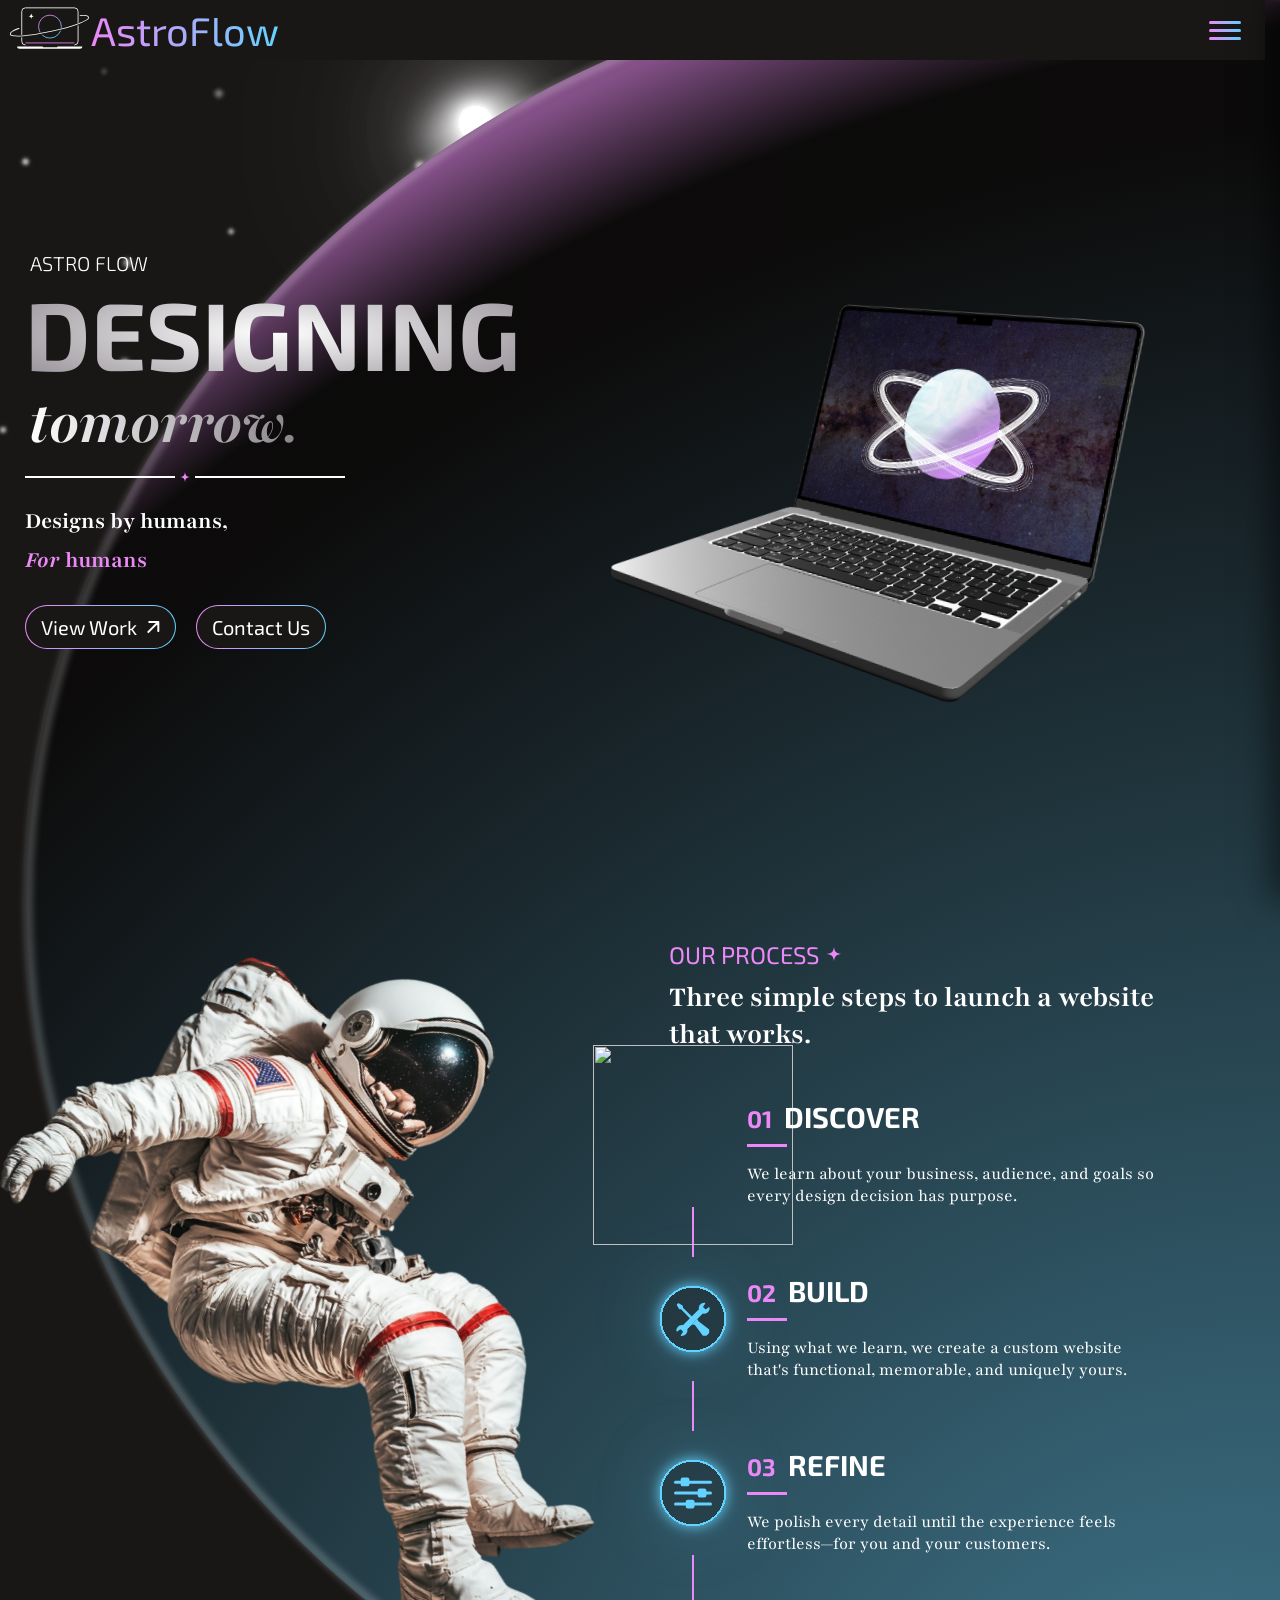
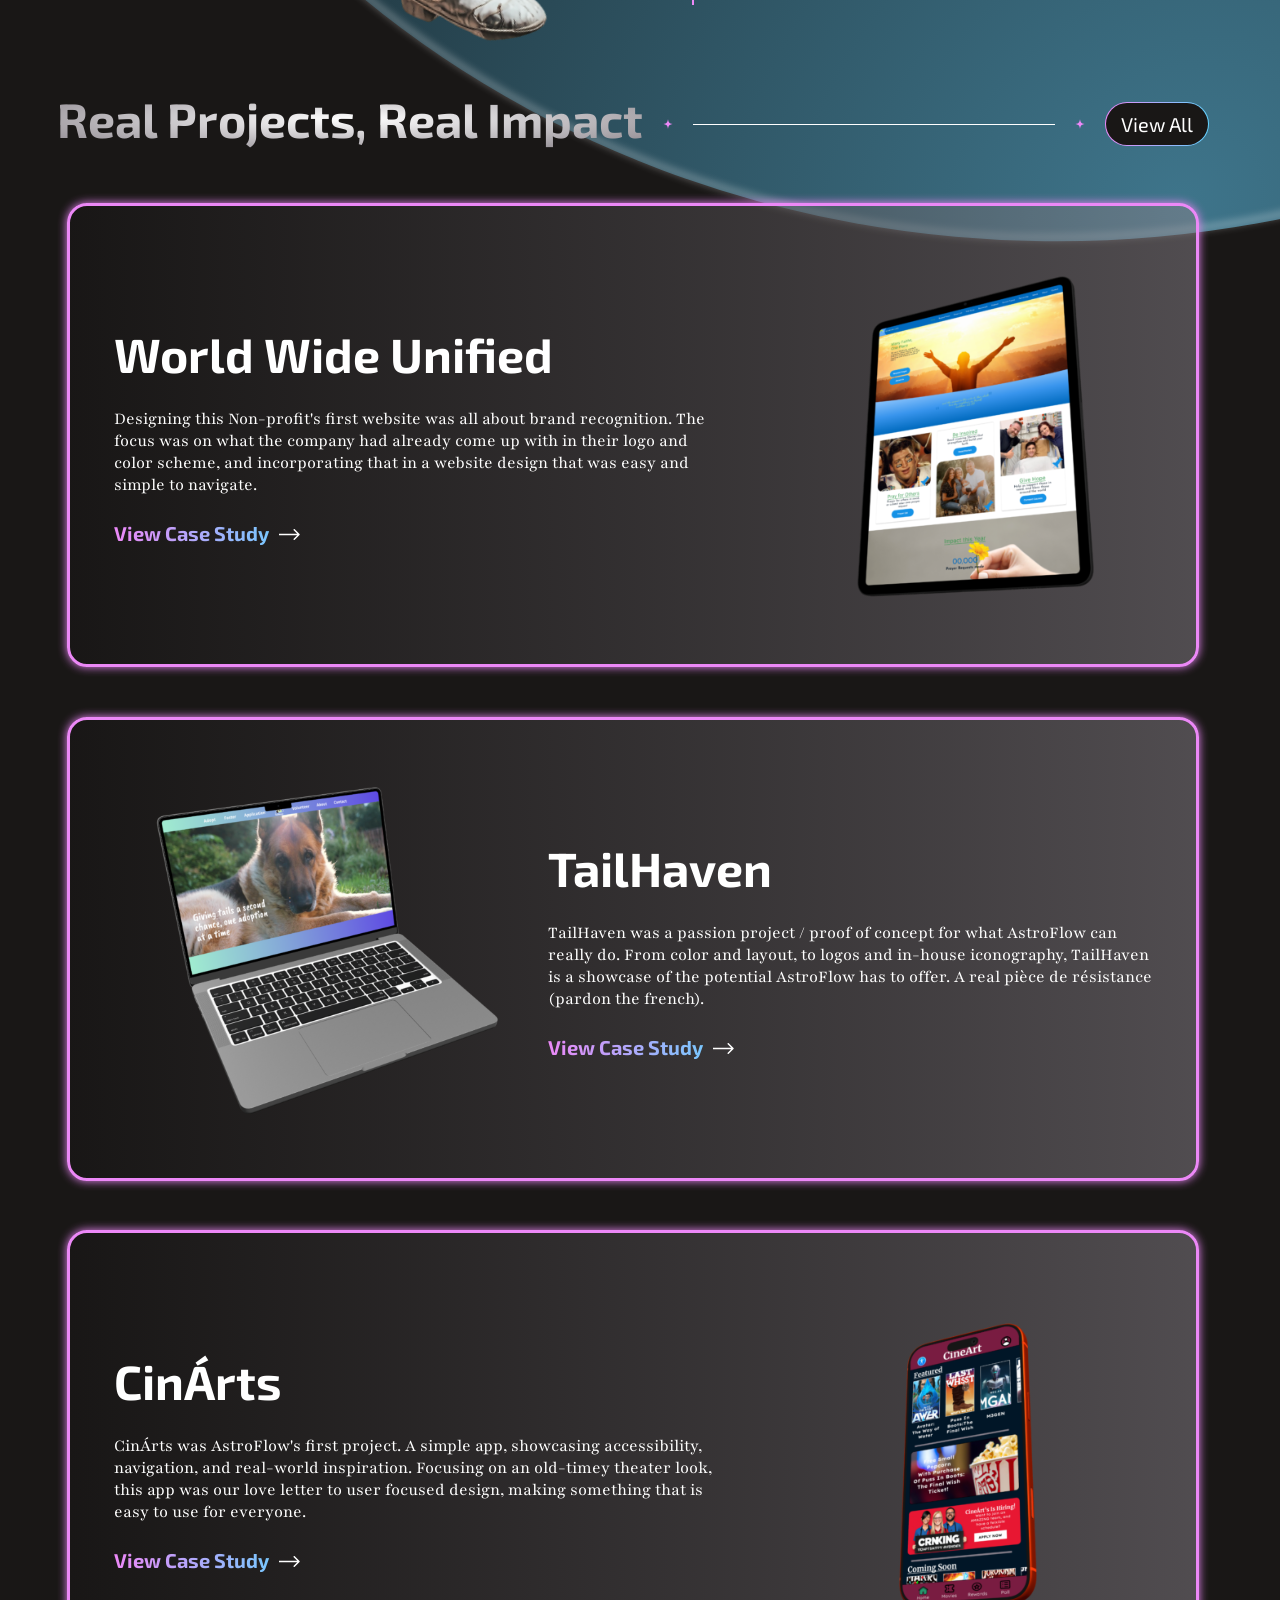
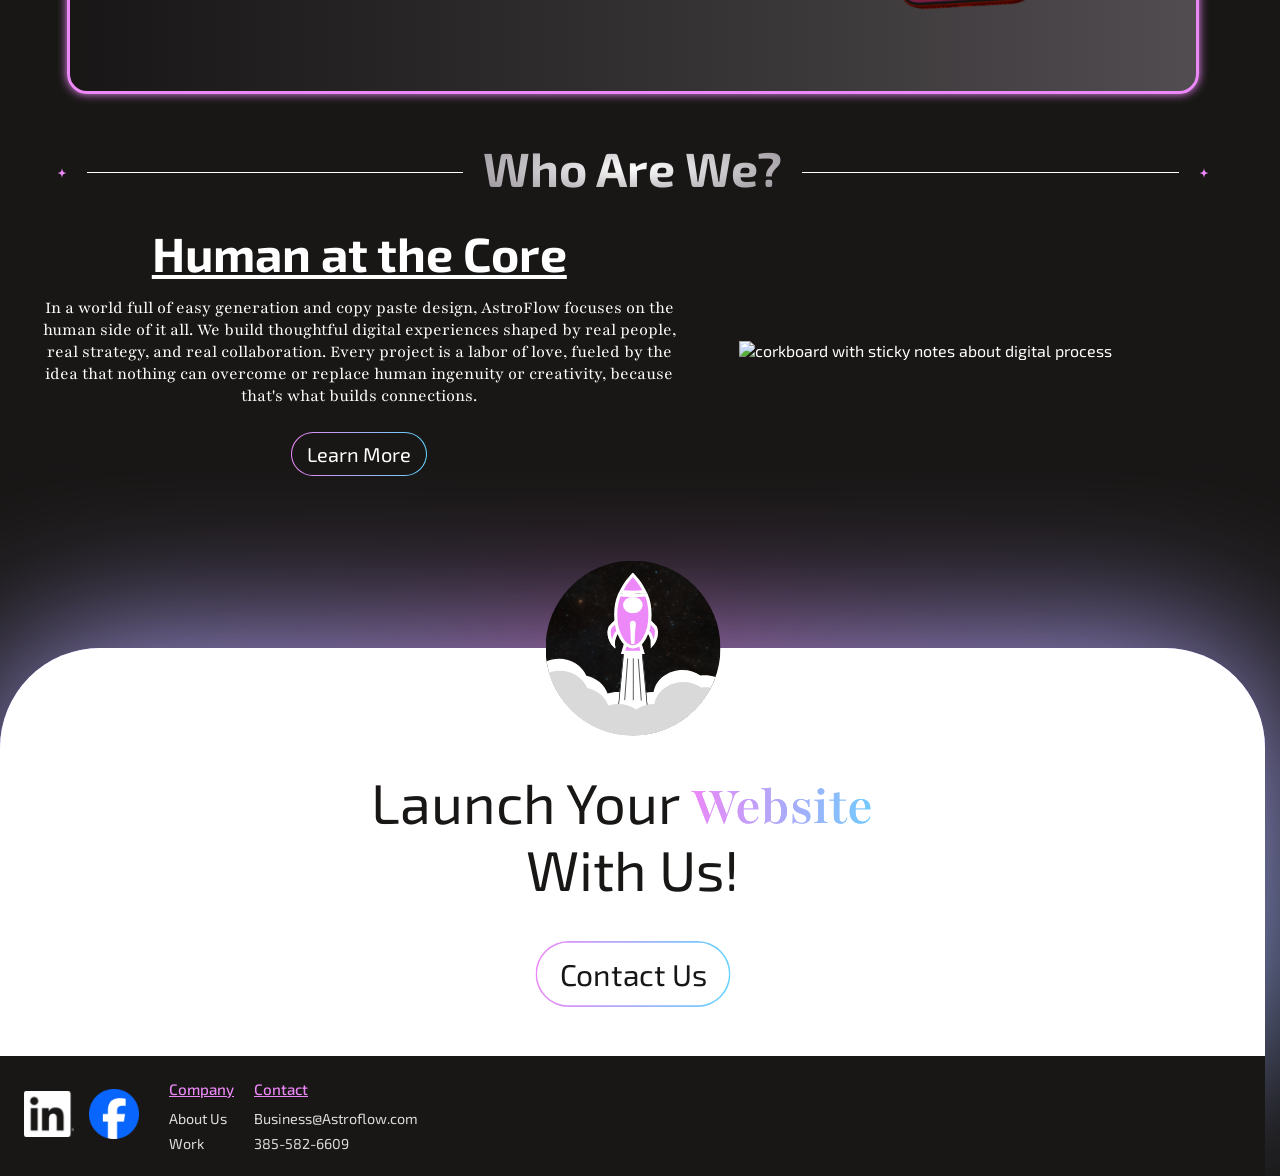
==== index.html @ 3213da89 "Initial commit" ====
<!DOCTYPE html>
<html lang="en">
<head>
    <meta charset="UTF-8">
    <meta name="viewport" content="width=device-width, initial-scale=1.0">
    <link rel="stylesheet" href="styles.css">
    <link rel="preconnect" href="https://fonts.googleapis.com">
    <link rel="preconnect" href="https://fonts.gstatic.com" crossorigin>
    <link href="https://fonts.googleapis.com/css2?family=Exo+2:ital,wght@0,100..900;1,100..900&family=Playfair:ital,opsz,wght@0,5..1200,300..900;1,5..1200,300..900&display=swap" rel="stylesheet">
    
    <!-- Primary Local Agency SEO Metadata -->
    <title>Web Design & Development Agency in Orem, UT | AstroFlow</title>
    <meta name="description" content="AstroFlow is a web design and development agency serving Orem, Utah. We build high-converting, SEO-optimized websites for local businesses.">
    <link rel="canonical" href="https://astroflow.com">

    <!-- Open Graph Local Agency Metadata -->
    <meta property="og:type" content="business.business">
    <meta property="og:title" content="Web Design & Development Agency in Orem, UT | AstroFlow">
    <meta property="og:description" content="AstroFlow builds custom, high-converting websites. Partner with Orem's premier web design and development agency.">
    <meta property="og:url" content="https://astroflow.com">
    <meta property="og:image" content="https://astroflow.com/images/agency-portfolio-share.jpg">

    <!-- ProfessionalService Schema with Area Serving Rules -->
    <script type="application/ld+json">
    {
      "@context": "https://schema.org",
      "@type": "ProfessionalService",
      "@id": "https://astroflow.com/#agency",
      "name": "AstroFlow",
      "image": [
        "https://astroflow.com/images/1x1/branding.jpg",
        "https://astroflow.com/images/4x3/team-working.jpg"
      ],
      "url": "https://astroflow.com",
      "telephone": "+(385)-582-6609",
      "priceRange": "$$",
      "address": {
        "@type": "PostalAddress",
        "addressLocality": "Orem",
        "addressRegion": "UT",
        "addressCountry": "US"
      },
      "areaServed": [
        {
          "@type": "AdministrativeArea",
          "name": "Orem"
        },
        {
          "@type": "AdministrativeArea",
          "name": "Provo"
        },
        {
          "@type": "AdministrativeArea",
          "name": "Utah County"
        }
      ],
      "sameAs": [
        "https://linkedin.com",
        "https://twitter.com",
        "https://github.com"
      ]
    }
    </script>

<body>

    <svg class="starfield" viewBox="0 0 1440 900" preserveAspectRatio="xMidYMid slice">
      <defs>
        <filter id="circleGlow" x="-200%" y="-200%" width="500%" height="500%">
          <feGaussianBlur in="SourceGraphic" stdDeviation="10" result="blurred"/>
          <feDropShadow in="blurred" dx="0" dy="0" stdDeviation="15" flood-color="#ffffff" flood-opacity="0.5"/>
        </filter>
        <symbol id="star4" viewBox="-50 -50 100 100" overflow="visible">
          <circle cx="0" cy="0" r="15" fill="white" filter="url(#circleGlow)"/>
        </symbol>
        <filter id="starGlow" x="-60%" y="-60%" width="220%" height="220%">
          <feGaussianBlur in="SourceGraphic" stdDeviation="0.6" result="blur"/>
          <feMerge><feMergeNode in="blur"/><feMergeNode in="SourceGraphic"/></feMerge>
        </filter>
        <filter id="planetBackdropColor" color-interpolation-filters="sRGB">
          <feFlood flood-color="#191716" result="flood"/>
          <feComposite in="flood" in2="SourceGraphic" operator="in"/>
        </filter>
      </defs>
      <g filter="url(#starGlow)">
        <g class="star-layer" data-speed="0.06">
          <!-- far layer: small, dim, plentiful (compressed toward a shared size band) -->
          <use href="#star4" width="2.4" height="2.4" transform="translate(40,120) rotate(10) scale(6.72)" opacity="0.45"><animate attributeName="opacity" values="0.45;0.07;0.45" dur="2.8s" begin="0.2s" repeatCount="indefinite"/></use>
          <use href="#star4" width="2.4" height="2.4" transform="translate(180,60) rotate(25) scale(7.19)" opacity="0.55"><animate attributeName="opacity" values="0.55;0.08;0.55" dur="3.4s" begin="1.5s" repeatCount="indefinite"/></use>
          <use href="#star4" width="2.4" height="2.4" transform="translate(310,220) rotate(40) scale(6.85)" opacity="0.4"><animate attributeName="opacity" values="0.4;0.06;0.4" dur="4.1s" begin="3.0s" repeatCount="indefinite"/></use>
          <use href="#star4" width="2.4" height="2.4" transform="translate(460,40) rotate(55) scale(7.33)" opacity="0.5"><animate attributeName="opacity" values="0.5;0.08;0.5" dur="3.7s" begin="4.5s" repeatCount="indefinite"/></use>
          <use href="#star4" width="2.4" height="2.4" transform="translate(590,310) rotate(70) scale(6.99)" opacity="0.6"><animate attributeName="opacity" values="0.6;0.09;0.6" dur="2.6s" begin="0.8s" repeatCount="indefinite"/></use>
          <use href="#star4" width="2.4" height="2.4" transform="translate(720,90) rotate(85) scale(6.79)" opacity="0.42"><animate attributeName="opacity" values="0.42;0.06;0.42" dur="4.5s" begin="2.2s" repeatCount="indefinite"/></use>
          <use href="#star4" width="2.4" height="2.4" transform="translate(850,260) rotate(5) scale(7.26)" opacity="0.48"><animate attributeName="opacity" values="0.48;0.07;0.48" dur="3.2s" begin="5.1s" repeatCount="indefinite"/></use>
          <use href="#star4" width="2.4" height="2.4" transform="translate(980,50) rotate(20) scale(6.92)" opacity="0.52"><animate attributeName="opacity" values="0.52;0.08;0.52" dur="3.9s" begin="3.7s" repeatCount="indefinite"/></use>
          <use href="#star4" width="2.4" height="2.4" transform="translate(1110,340) rotate(35) scale(7.39)" opacity="0.38"><animate attributeName="opacity" values="0.38;0.06;0.38" dur="2.9s" begin="1.1s" repeatCount="indefinite"/></use>
          <use href="#star4" width="2.4" height="2.4" transform="translate(1240,120) rotate(50) scale(7.06)" opacity="0.58"><animate attributeName="opacity" values="0.58;0.09;0.58" dur="4.3s" begin="4.9s" repeatCount="indefinite"/></use>
          <use href="#star4" width="2.4" height="2.4" transform="translate(1360,280) rotate(65) scale(6.65)" opacity="0.44"><animate attributeName="opacity" values="0.44;0.07;0.44" dur="3.6s" begin="0.5s" repeatCount="indefinite"/></use>
          <use href="#star4" width="2.4" height="2.4" transform="translate(90,420) rotate(80) scale(7.12)" opacity="0.5"><animate attributeName="opacity" values="0.5;0.08;0.5" dur="2.7s" begin="2.8s" repeatCount="indefinite"/></use>
          <use href="#star4" width="2.4" height="2.4" transform="translate(230,480) rotate(12) scale(7.46)" opacity="0.46"><animate attributeName="opacity" values="0.46;0.07;0.46" dur="4.0s" begin="5.5s" repeatCount="indefinite"/></use>
          <use href="#star4" width="2.4" height="2.4" transform="translate(380,560) rotate(27) scale(6.85)" opacity="0.55"><animate attributeName="opacity" values="0.55;0.08;0.55" dur="3.3s" begin="1.8s" repeatCount="indefinite"/></use>
          <use href="#star4" width="2.4" height="2.4" transform="translate(520,610) rotate(42) scale(7.06)" opacity="0.4"><animate attributeName="opacity" values="0.4;0.06;0.4" dur="4.8s" begin="3.4s" repeatCount="indefinite"/></use>
          <use href="#star4" width="2.4" height="2.4" transform="translate(650,470) rotate(57) scale(6.72)" opacity="0.5"><animate attributeName="opacity" values="0.5;0.08;0.5" dur="2.5s" begin="0.9s" repeatCount="indefinite"/></use>
          <use href="#star4" width="2.4" height="2.4" transform="translate(790,540) rotate(72) scale(7.26)" opacity="0.42"><animate attributeName="opacity" values="0.42;0.06;0.42" dur="3.8s" begin="4.2s" repeatCount="indefinite"/></use>
          <use href="#star4" width="2.4" height="2.4" transform="translate(920,600) rotate(87) scale(6.92)" opacity="0.6"><animate attributeName="opacity" values="0.6;0.09;0.6" dur="4.2s" begin="2.5s" repeatCount="indefinite"/></use>
          <use href="#star4" width="2.4" height="2.4" transform="translate(1050,460) rotate(18) scale(7.33)" opacity="0.48"><animate attributeName="opacity" values="0.48;0.07;0.48" dur="3.0s" begin="5.8s" repeatCount="indefinite"/></use>
          <use href="#star4" width="2.4" height="2.4" transform="translate(1180,520) rotate(33) scale(6.99)" opacity="0.44"><animate attributeName="opacity" values="0.44;0.07;0.44" dur="4.6s" begin="1.3s" repeatCount="indefinite"/></use>
          <use href="#star4" width="2.4" height="2.4" transform="translate(1310,580) rotate(48) scale(6.79)" opacity="0.52"><animate attributeName="opacity" values="0.52;0.08;0.52" dur="2.9s" begin="3.9s" repeatCount="indefinite"/></use>
          <use href="#star4" width="2.4" height="2.4" transform="translate(150,720) rotate(63) scale(7.19)" opacity="0.38"><animate attributeName="opacity" values="0.38;0.06;0.38" dur="3.5s" begin="0.4s" repeatCount="indefinite"/></use>
          <use href="#star4" width="2.4" height="2.4" transform="translate(400,780) rotate(78) scale(7.06)" opacity="0.56"><animate attributeName="opacity" values="0.56;0.08;0.56" dur="4.4s" begin="2.1s" repeatCount="indefinite"/></use>
          <use href="#star4" width="2.4" height="2.4" transform="translate(700,750) rotate(8) scale(6.85)" opacity="0.46"><animate attributeName="opacity" values="0.46;0.07;0.46" dur="3.1s" begin="4.7s" repeatCount="indefinite"/></use>
          <use href="#star4" width="2.4" height="2.4" transform="translate(1000,800) rotate(22) scale(7.12)" opacity="0.5"><animate attributeName="opacity" values="0.5;0.08;0.5" dur="3.9s" begin="1.6s" repeatCount="indefinite"/></use>
        </g>
        <g class="star-layer" data-speed="0.16">
          <!-- mid layer: medium size/brightness (compressed toward a shared size band) -->
          <use href="#star4" width="2.4" height="2.4" transform="translate(100,150) rotate(20) scale(7.66)" opacity="0.6"><animate attributeName="opacity" values="0.6;0.09;0.6" dur="3.0s" begin="0.5s" repeatCount="indefinite"/></use>
          <use href="#star4" width="2.4" height="2.4" transform="translate(300,80) rotate(50) scale(8.0)" opacity="0.65"><animate attributeName="opacity" values="0.65;0.1;0.65" dur="3.6s" begin="2.0s" repeatCount="indefinite"/></use>
          <use href="#star4" width="2.4" height="2.4" transform="translate(500,200) rotate(80) scale(7.87)" opacity="0.55"><animate attributeName="opacity" values="0.55;0.08;0.55" dur="4.2s" begin="3.5s" repeatCount="indefinite"/></use>
          <use href="#star4" width="2.4" height="2.4" transform="translate(700,60) rotate(10) scale(8.2)" opacity="0.7"><animate attributeName="opacity" values="0.7;0.1;0.7" dur="2.8s" begin="1.0s" repeatCount="indefinite"/></use>
          <use href="#star4" width="2.4" height="2.4" transform="translate(900,180) rotate(40) scale(7.73)" opacity="0.6"><animate attributeName="opacity" values="0.6;0.09;0.6" dur="3.9s" begin="4.5s" repeatCount="indefinite"/></use>
          <use href="#star4" width="2.4" height="2.4" transform="translate(1100,90) rotate(70) scale(8.07)" opacity="0.68"><animate attributeName="opacity" values="0.68;0.1;0.68" dur="3.3s" begin="0.3s" repeatCount="indefinite"/></use>
          <use href="#star4" width="2.4" height="2.4" transform="translate(1300,220) rotate(100) scale(7.93)" opacity="0.58"><animate attributeName="opacity" values="0.58;0.09;0.58" dur="4.5s" begin="2.8s" repeatCount="indefinite"/></use>
          <use href="#star4" width="2.4" height="2.4" transform="translate(200,350) rotate(25) scale(8.27)" opacity="0.72"><animate attributeName="opacity" values="0.72;0.11;0.72" dur="3.1s" begin="5.0s" repeatCount="indefinite"/></use>
          <use href="#star4" width="2.4" height="2.4" transform="translate(450,420) rotate(55) scale(7.8)" opacity="0.62"><animate attributeName="opacity" values="0.62;0.09;0.62" dur="3.7s" begin="1.5s" repeatCount="indefinite"/></use>
          <use href="#star4" width="2.4" height="2.4" transform="translate(650,380) rotate(85) scale(8.14)" opacity="0.66"><animate attributeName="opacity" values="0.66;0.1;0.66" dur="4.0s" begin="3.2s" repeatCount="indefinite"/></use>
          <use href="#star4" width="2.4" height="2.4" transform="translate(850,450) rotate(15) scale(7.66)" opacity="0.56"><animate attributeName="opacity" values="0.56;0.08;0.56" dur="2.9s" begin="0.8s" repeatCount="indefinite"/></use>
          <use href="#star4" width="2.4" height="2.4" transform="translate(1050,400) rotate(45) scale(8.0)" opacity="0.7"><animate attributeName="opacity" values="0.7;0.1;0.7" dur="3.5s" begin="4.0s" repeatCount="indefinite"/></use>
          <use href="#star4" width="2.4" height="2.4" transform="translate(1250,460) rotate(75) scale(7.87)" opacity="0.6"><animate attributeName="opacity" values="0.6;0.09;0.6" dur="4.3s" begin="2.2s" repeatCount="indefinite"/></use>
          <use href="#star4" width="2.4" height="2.4" transform="translate(350,650) rotate(105) scale(8.2)" opacity="0.64"><animate attributeName="opacity" values="0.64;0.1;0.64" dur="3.2s" begin="5.3s" repeatCount="indefinite"/></use>
          <use href="#star4" width="2.4" height="2.4" transform="translate(900,700) rotate(30) scale(7.93)" opacity="0.68"><animate attributeName="opacity" values="0.68;0.1;0.68" dur="3.8s" begin="1.8s" repeatCount="indefinite"/></use>
        </g>
        <g class="star-layer" data-speed="0.32">
          <!-- near layer: larger, fewer, brighter (compressed toward a shared size band) -->
          <use href="#star4" width="2.4" height="2.4" transform="translate(200,250) rotate(15) scale(8.68)" opacity="0.85"><animate attributeName="opacity" values="0.85;0.13;0.85" dur="3.5s" begin="0.6s" repeatCount="indefinite"/></use>
          <use href="#star4" width="2.4" height="2.4" transform="translate(500,150) rotate(45) scale(9.22)" opacity="0.9"><animate attributeName="opacity" values="0.9;0.14;0.9" dur="4.0s" begin="2.5s" repeatCount="indefinite"/></use>
          <use href="#star4" width="2.4" height="2.4" transform="translate(800,300) rotate(75) scale(8.47)" opacity="0.8"><animate attributeName="opacity" values="0.8;0.12;0.8" dur="3.2s" begin="4.0s" repeatCount="indefinite"/></use>
          <use href="#star4" width="2.4" height="2.4" transform="translate(1100,180) rotate(105) scale(9.49)" opacity="0.95"><animate attributeName="opacity" values="0.95;0.14;0.95" dur="4.5s" begin="1.2s" repeatCount="indefinite"/></use>
          <use href="#star4" width="2.4" height="2.4" transform="translate(350,500) rotate(30) scale(8.88)" opacity="0.82"><animate attributeName="opacity" values="0.82;0.12;0.82" dur="3.8s" begin="3.3s" repeatCount="indefinite"/></use>
          <use href="#star4" width="2.4" height="2.4" transform="translate(700,550) rotate(60) scale(8.61)" opacity="0.88"><animate attributeName="opacity" values="0.88;0.13;0.88" dur="4.2s" begin="0.4s" repeatCount="indefinite"/></use>
          <use href="#star4" width="2.4" height="2.4" transform="translate(1000,480) rotate(90) scale(9.35)" opacity="0.78"><animate attributeName="opacity" values="0.78;0.12;0.78" dur="3.0s" begin="2.0s" repeatCount="indefinite"/></use>
          <use href="#star4" width="2.4" height="2.4" transform="translate(1250,600) rotate(120) scale(9.01)" opacity="0.92"><animate attributeName="opacity" values="0.92;0.14;0.92" dur="3.9s" begin="4.8s" repeatCount="indefinite"/></use>
        </g>
      </g>
    </svg>

    <header>
        <nav>
            <a href="index.html">
                <img src="Images/Logo.svg" id="logo" alt="astroflow logo" />
            </a>
            <a href="index.html" id="name">AstroFlow</a>
            <div class="nav-links">
                <a href="work.html">Work</a>
                <a href="about.html">About</a>
                <a href="contact.html">Contact</a>
            </div>
            <button class="hamburger" type="button" aria-label="Open menu" aria-expanded="false" aria-controls="mobile-nav">
                <span></span>
                <span></span>
                <span></span>
            </button>
        </nav>
    </header>

    <div class="mobile-nav-overlay"></div>
    <nav class="mobile-nav" id="mobile-nav">
        <button class="mobile-nav-close" type="button" aria-label="Close menu">
            <span></span>
            <span></span>
        </button>
        <a href="work.html">Work</a>
        <a href="about.html">About</a>
        <a href="contact.html">Contact</a>
    </nav>

    <main>
        <section class="hero">
            <div class="hero-content">
                <h4>ASTRO FLOW</h4>
                <h1>DESIGNING</h1>
                <h2>tomorrow.</h2>

                <div class="divider">
                    <span class="divider-line"></span>
                    <img src="Images/hr_star.svg" class="divider-star" alt="" />
                    <span class="divider-line"></span>
                </div>

                <h3>Designs by humans,</h3>
                <h3 class="pink"><span class="highlight">For</span> humans</h3>

                <div class="buttons">
                    <a href="work.html" class="nrml-btn">View Work
                        <img src="Images/arrow_home.svg" alt="" class="btn-arrow" />
                    </a>
                    <a href="contact.html" class="nrml-btn">Contact Us</a>
                </div>
            </div>

            <div class="hero-art">
                <img src="Images/planet.svg" class="planet-backdrop" alt="" aria-hidden="true" />
                <img src="Images/planet.svg" class="planet" alt="planet with rings and stars" />
                <img src="Images/main_laptop.svg" class="laptop-img" alt="laptop displaying a planet design" />
            </div>

            <div class="scroll-indicator">
                <div class="scroll-line"></div>
                <span>Scroll To Explore</span>
                <img src="Images/scroll_star.svg" class="scroll-star" alt="" />
            </div>
        </section>

        <section class="process">
            <img src="Images/spaceman.svg" class="astronaut-img" alt="astronaut floating" />
            <div class="process-header">
                <p class="eyebrow">OUR PROCESS <img src="Images/hr_star.svg" class="eyebrow-star" alt="" /></p>
                <h2>Three simple steps to launch a website that works.</h2>
            </div>

            <div class="process-steps">
                <div class="step">
                    <div class="step-icon">
                        <img src="Images/telescope.svg" alt="" />
                    </div>
                    <div class="step-content">
                        <div class="step-heading">
                            <span class="step-number">01</span>
                            <h3>DISCOVER</h3>
                        </div>
                        <span class="step-underline"></span>
                        <p>We learn about your business, audience, and goals so every design decision has purpose.</p>
                    </div>
                </div>

                <div class="step-connector"></div>

                <div class="step">
                    <div class="step-icon">
                        <img src="Images/wrench.svg" alt="" />
                    </div>
                    <div class="step-content">
                        <div class="step-heading">
                            <span class="step-number">02</span>
                            <h3>BUILD</h3>
                        </div>
                        <span class="step-underline"></span>
                        <p>Using what we learn, we create a custom website that's functional, memorable, and uniquely yours.</p>
                    </div>
                </div>

                <div class="step-connector"></div>

                <div class="step">
                    <div class="step-icon">
                        <img src="Images/refine.svg" alt="" />
                    </div>
                    <div class="step-content">
                        <div class="step-heading">
                        <span class="step-number">03</span>
                            <h3>REFINE</h3>
                        </div>
                        <span class="step-underline"></span>
                        <p>We polish every detail until the experience feels effortless—for you and your customers.</p>
                    </div>
                </div>

                <div class="step-connector"></div>

            </div>
        </section>

        
        <div class="section-heading one">
            <h3>Real Projects, Real Impact</h3>
            <div class="heading-line-wrap">
                <img src="Images/hr_star.svg" class="divider-star" alt="" />
                <span class="heading-line"></span>
                <img src="Images/hr_star.svg" class="divider-star" alt="" />
                <a href="work.html" class="nrml-btn view">View All</a>
            </div>
        </div>

        <section class="projects">  
            <div class="project-card">
                <div class="project-text">
                    <h3>World Wide Unified</h3>
                    <p>Designing this Non-profit's first website was all about brand recognition. The focus was on what the company had already come up with in their logo and color scheme, and incorporating that in a website design that was easy and simple to navigate.</p>
                    <a href="#" class="text-link">View Case Study <img src="Images/arrow2.svg" alt="" /></a>
                </div>
                <img src="Images/wwu.svg" class="project-img" alt="World Wide Unified project preview" />
            </div>

            <div class="project-card reverse">
                <img src="Images/pet_adoption.svg" class="project-img" alt="TailHaven project preview" />
                <div class="project-text">
                    <h3>TailHaven</h3>
                    <p>TailHaven was a passion project / proof of concept for what AstroFlow can really do. From color and layout, to logos and in-house iconography, TailHaven is a showcase of the potential AstroFlow has to offer. A real pi&egrave;ce de r&eacute;sistance (pardon the french).</p>
                    <a href="#" class="text-link">View Case Study <img src="Images/arrow2.svg" alt="" /></a>
                </div>
            </div>

            <div class="project-card">
                <div class="project-text">
                    <h3>Cin&Aacute;rts</h3>
                    <p>Cin&Aacute;rts was AstroFlow's first project. A simple app, showcasing accessibility, navigation, and real-world inspiration. Focusing on an old-timey theater look, this app was our love letter to user focused design, making something that is easy to use for everyone.</p>
                    <a href="#" class="text-link">View Case Study <img src="Images/arrow2.svg" alt="" /></a>
                </div>
                <img src="Images/cine.svg" class="project-img" alt="CineArts project preview" />
            </div>
        </section>

        
        <div class="section-heading two">
            <img src="Images/hr_star.svg" class="divider-star" alt="" />
            <span class="heading-line"></span>
            <h3>Who Are We?</h3>
            <span class="heading-line"></span>
            <img src="Images/hr_star.svg" class="divider-star" alt="" />
        </div>

        <section class="about-teaser">
                <div class="about-text">
                    <h3>Human at the Core</h3>
                    <p>In a world full of easy generation and copy paste design, AstroFlow focuses on the human side of it all. We build thoughtful digital experiences shaped by real people, real strategy, and real collaboration. Every project is a labor of love, fueled by the idea that nothing can overcome or replace human ingenuity or creativity, because that's what builds connections.</p>
                    <a href="about.html" class="nrml-btn more">Learn More</a>
                </div>
                <img src="Images/cork.svg" class="about-img" alt="corkboard with sticky notes about digital process" />
        </section>

        <section class="cta">
            <div class="cta-icon">
                <img src="Images/rocket.svg" alt="" />
            </div>
            <div class="cta-text">
                <h3>Launch Your <span class="highlight-cta slide-text"><span class="slide-text-words"><span>Website</span><span>App</span><span>Logo</span><span>Brand</span><span>Business</span><span>Dreams</span><span>Ideas</span><span aria-hidden="true">Website</span></span></span><br />With Us!</h3>
                <a href="contact.html" class="nrml-btn light">Contact Us</a>
            </div>
        </section>
    </main>

    <footer>
        <div class="footer-brand">
            <div class="socials">
                <a href="#" aria-label="LinkedIn"><img src="Images/linkdin.svg" alt="" /></a>
                <a href="#" aria-label="Facebook"><img src="Images/facebook.svg" alt="" /></a>
            </div>
        </div>

        <div class="footer-cols">
        <div class="footer-col">
            <h4>Company</h4>
            <a href="about.html">About Us</a>
            <a href="work.html">Work</a>
        </div>

        <div class="footer-col">
            <h4>Contact</h4>
            <a href="mailto:Business@Astroflow.com">Business@Astroflow.com</a>
            <a href="tel:3855826609">385-582-6609</a>
        </div>
        </div>
    </footer>

    <script src="script.js"></script>
</body>
</html>
---- styles.css ----
/* ------Laptop Breakpoint------ */

:root {
    --primary-color: #EC88F7;
    --secondary-color: #63D2FF;
    --black: #191716;
    --white: #FFFFFF;
    --gray: #89838A;
}

@property --gradient-angle {
    syntax: "<angle>";
    initial-value: 0deg;
    inherits: false;
}

@property --hero-reveal-pos {
    syntax: "<percentage>";
    initial-value: -20%;
    inherits: false;
}

@property --planet-reveal-pos {
    syntax: "<percentage>";
    initial-value: -20%;
    inherits: false;
}

@property --laptop-reveal-pos {
    syntax: "<percentage>";
    initial-value: -20%;
    inherits: false;
}

/* ---------- Reset ---------- */
html {
    scrollbar-gutter: stable;
}

* {
    box-sizing: border-box;
    margin: 0;
    padding: 0;
}

body {
    background-color: var(--black);
    color: var(--white);
    font-family: 'Exo 2', sans-serif;
    overflow-x: hidden;
}

.starfield {
  position: fixed;
  top: 0; left: 0;
  width: 100%; height: 100%;
  z-index: -10;
  pointer-events: none;
  overflow: visible;
}
.star-layer { will-change: transform; }

a {
    color: var(--white);
    text-decoration: none;
}

/* ---------- Base typography ---------- */
h1, h2, h3, h4, h5, h6 {
    font-family: 'Exo 2', sans-serif;
    font-weight: 700;
}

p {
    font-family: 'Playfair', serif;
}

h1 { font-size: 144px; }
h2 { font-size: 128px; }
h3 { font-size: 96px; }
h4 { font-size: 48px; }
h5 { font-size: 32px; }
h6 { font-size: 20px; }

/* ---------- Nav ---------- */
header {
    position: sticky;
    top: 0;
    z-index: 100;
}

nav {
    width: 100%;
    height: 60px;
    background-color: var(--black);
    color: var(--white);
    display: flex;
    align-items: center;
    padding: 8px 40px 8px 8px;
    font-size: 1.25rem;
}

#logo {
    height: 50px;
    width: auto;
}

#name {
    font-size: 2.5rem;
    font-family: 'Exo 2', sans-serif;
    background-image: linear-gradient(to right, var(--primary-color), var(--secondary-color));
    background-clip: text;
    -webkit-background-clip: text;
    color: transparent;
}

.nav-links {
    margin-left: auto;
    display: flex;
    align-items: center;
    gap: 30px;
}

.nav-links a:hover {
    color: var(--primary-color);
    text-decoration: underline;
}

/* ---------- Hamburger / mobile nav (tablet + phone only — see the display toggle in
   the tablet breakpoint below) ---------- */
.hamburger {
    display: none;
    flex-direction: column;
    justify-content: center;
    align-items: center;
    gap: 5px;
    width: 32px;
    height: 32px;
    margin-left: auto;
    padding: 0;
    background: none;
    border: none;
    cursor: pointer;
    z-index: 200;
}

.hamburger span {
    display: block;
    width: 100%;
    height: 3px;
    border-radius: 2px;
    background: linear-gradient(to right, var(--primary-color), var(--secondary-color));
    transition: transform 0.3s ease, opacity 0.3s ease;
}

.hamburger.is-open span:nth-child(1) {
    transform: translateY(8px) rotate(45deg);
}

.hamburger.is-open span:nth-child(2) {
    opacity: 0;
}

.hamburger.is-open span:nth-child(3) {
    transform: translateY(-8px) rotate(-45deg);
}

.mobile-nav-overlay {
    position: fixed;
    inset: 0;
    background: rgba(0, 0, 0, 0.4);
    backdrop-filter: blur(8px);
    -webkit-backdrop-filter: blur(8px);
    opacity: 0;
    pointer-events: none;
    transition: opacity 0.3s ease;
    z-index: 150;
}

.mobile-nav-overlay.is-open {
    opacity: 1;
    pointer-events: auto;
}

.mobile-nav {
    position: fixed;
    top: 0;
    right: 0;
    height: 100%;
    width: min(75vw, 320px);
    display: flex;
    flex-direction: column;
    align-items: center;
    gap: 48px;
    padding: 110px 32px;
    background: var(--black);
    box-shadow: -10px 0 30px rgba(0, 0, 0, 0.5);
    transform: translateX(100%);
    transition: transform 0.35s ease;
    z-index: 160;
}

.mobile-nav-close {
    position: absolute;
    top: 24px;
    right: 24px;
    width: 32px;
    height: 32px;
    background: none;
    border: none;
    padding: 0;
    cursor: pointer;
}

.mobile-nav-close span {
    position: absolute;
    top: 50%;
    left: 0;
    width: 100%;
    height: 3px;
    border-radius: 2px;
    background: linear-gradient(to right, var(--primary-color), var(--secondary-color));
}

.mobile-nav-close span:nth-child(1) {
    transform: translateY(-50%) rotate(45deg);
}

.mobile-nav-close span:nth-child(2) {
    transform: translateY(-50%) rotate(-45deg);
}

.mobile-nav.is-open {
    transform: translateX(0);
}

.mobile-nav a {
    font-size: 2rem;
}

/* ---------- Hero ---------- */
.hero {
    position: relative;
    display: flex;
    flex-direction: row;
    align-items: center;
    justify-content: space-between;
    min-height: calc(100vh - 60px);
    margin-left: 25px;
    gap: 40px;
}

.hero-content {
    display: flex;
    flex-direction: column;
    align-items: flex-start;
    --hero-reveal-pos: -20%;
    mask-image: linear-gradient(to right, black var(--hero-reveal-pos), transparent calc(var(--hero-reveal-pos) + 20%));
    -webkit-mask-image: linear-gradient(to right, black var(--hero-reveal-pos), transparent calc(var(--hero-reveal-pos) + 20%));
    animation: hero-content-reveal 2s ease-out 3s forwards;
}

@keyframes hero-content-reveal {
    to {
        --hero-reveal-pos: 120%;
    }
}

.hero-content h4 {
    position: relative;
    left: 10px;
    font-size: 1.5rem;
    font-weight: 300;
    color: var(--white);
    margin-bottom: -10px;
}

.hero-content h1 {
    background-image: radial-gradient(var(--white), var(--gray));
    background-clip: text;
    -webkit-background-clip: text;
    color: transparent;
    margin-bottom: -45px;
}

.hero-content h2 {
    display: inline-block;
    font-family: 'Playfair', serif;
    font-style: italic;
    background-image: linear-gradient(to right, var(--white), var(--gray));
    background-clip: text;
    -webkit-background-clip: text;
    color: transparent;
    position: relative;
    left: 5px;
}

.divider {
    display: flex;
    align-items: center;
    gap: 5px;
    margin-bottom: 15px;
    width: 320px;
}

.divider-line {
    display: flex;
    align-items: center;
    gap: 5px;
    width: 150px;
    border: 1px solid var(--white);
}

.divider-star {
    width: 10px;
    height: 10px;
    flex-shrink: 0;
}

.hero-content h3 {
    font-size: 2.25rem;
    font-family: 'Playfair', serif;
}

.pink {
    color: var(--primary-color);
}

.highlight {
    color: inherit;
    font-style: italic;
}

.buttons {
    margin-top: 40px;
    display: inline-flex;
    gap: 20px;
}

/* ---------- Buttons ---------- */
a.nrml-btn {
    display: inline-flex;
    align-items: center;
    justify-content: center;
    height: 44px;
    gap: 10px;
    width: fit-content;
    padding: 10px 15px;
    font-size: 20px;
    border-radius: 50px;
    border: 1px solid transparent;
    background:
        linear-gradient(var(--black), var(--black)) padding-box,
        linear-gradient(to right, var(--primary-color), var(--secondary-color)) border-box;
    transition: background 0.3s ease;
}

a.nrml-btn:hover {
    background:
        linear-gradient(rgba(0, 0, 0, 0.4), rgba(0, 0, 0, 0.4)) padding-box,
        linear-gradient(to right, var(--primary-color), var(--secondary-color)) border-box;
}

a.nrml-btn:active {
    background:
        linear-gradient(transparent, transparent) padding-box,
        linear-gradient(to right, var(--primary-color), var(--secondary-color)) border-box;
    transition: background 0.3s ease;
}

/* ---------- Hero art ---------- */
.planet,
.planet-backdrop {
    position: absolute;
    top: -80px;
    left: 384px;
    z-index: -3;
}

.planet-backdrop {
    filter: url(#planetBackdropColor);
}

.planet {
    --planet-reveal-pos: -20%;
    mask-image: linear-gradient(135deg, black var(--planet-reveal-pos), transparent calc(var(--planet-reveal-pos) + 20%));
    -webkit-mask-image: linear-gradient(135deg, black var(--planet-reveal-pos), transparent calc(var(--planet-reveal-pos) + 20%));
    animation: planet-reveal 15s ease-out forwards;
}

@keyframes planet-reveal {
    to {
        --planet-reveal-pos: 120%;
    }
}

.hero-art {
    display: flex;
    align-items: center;
    justify-content: center;
    flex: 1;
    min-width: 0;
}

.laptop-img {
    position: relative;
    right: 100px;
    width: clamp(640px, calc(640px + (100vw - 1280px) * 0.2613), 750px);
    height: auto;
    flex-shrink: 0;
    z-index: -2;
    --laptop-reveal-pos: -20%;
    mask-image: linear-gradient(to right, black var(--laptop-reveal-pos), transparent calc(var(--laptop-reveal-pos) + 20%));
    -webkit-mask-image: linear-gradient(to right, black var(--laptop-reveal-pos), transparent calc(var(--laptop-reveal-pos) + 20%));
    animation: laptop-img-reveal 2s ease-out 4.1s forwards;
}

@keyframes laptop-img-reveal {
    to {
        --laptop-reveal-pos: 120%;
    }
}

.scroll-indicator {
    position: absolute;
    display: flex;
    flex-direction: column;
    align-items: center;
    gap: 8px;
    bottom: 20px;
    left: 50%;
    transform: translateX(-50%);
    opacity: 0;
    animation: scroll-indicator-in 0.6s ease-out 7s forwards;
    transition: opacity 0.6s ease-out;
}

.scroll-indicator.is-hidden {
    opacity: 0 !important;
    pointer-events: none;
}

@keyframes scroll-indicator-in {
    from {
        opacity: 0;
    }
    to {
        opacity: 1;
    }
}

.scroll-line {
    width: 2px;
    height: 40px;
    background-color: var(--white);
}

/* ---------- Process ---------- */
.astronaut-img {
    position: absolute;
    top: 50%;
    left: auto;
    right: calc(600px + (100vw - 1280px) * 0.1);
    transform: translateY(-50%) rotate(11deg);
    animation: astro-float 6s ease-in-out infinite;
    width: 825px;
    height: auto;
    z-index: -1;
}

@keyframes astro-float {
    0%, 100% {
        translate: 0 0;
    }
    50% {
        translate: 0 -15px;
    }
}

.process {
    position: relative;
    display: flex;
    flex-direction: column;
    justify-content: center;
    width: 570px;
    min-height: 800px;
    margin: 0 auto;
    transform: translateX(25vw);
    padding: 90px 24px;
    container-type: inline-size;
}

.process h3,
.process p:not(.eyebrow) {
    opacity: 0;
    transform: translateX(60px);
    transition: opacity 0.6s ease-out, transform 0.6s ease-out;
    will-change: opacity, transform;
}

.process.is-visible h3,
.process.is-visible p:not(.eyebrow) {
    opacity: 1;
    transform: translateX(0);
}

.process-steps .step:nth-child(1) h3 { transition-delay: 0s; }
.process-steps .step:nth-child(1) p { transition-delay: 0.1s; }
.process-steps .step:nth-child(3) h3 { transition-delay: 0.25s; }
.process-steps .step:nth-child(3) p { transition-delay: 0.35s; }
.process-steps .step:nth-child(5) h3 { transition-delay: 0.5s; }
.process-steps .step:nth-child(5) p { transition-delay: 0.6s; }

.process-steps {
    display: flex;
    flex-direction: column;
}

.eyebrow {
    display: flex;
    align-items: center;
    gap: 8px;
    color: var(--primary-color);
    font-family: 'Exo 2', sans-serif;
    text-transform: uppercase;
    font-size: 1.5rem;
    font-weight: 400;
    margin-bottom: 10px;
}

.eyebrow-star {
    width: 14px;
    height: 14px;
    transform: translateY(-1px);
}

.process-header h2 {
    font-family: 'Playfair', serif;
    font-size: 2.25rem;
    width: 100%;
    color: var(--white);
    margin-bottom: 30px;
}

.step {
    display: flex;
    align-items: center;
    gap: 30px;
}

.step-connector {
    width: 48px;
    height: 50px;
    display: flex;
    justify-content: center;
}

.step-connector::before {
    content: "";
    width: 2px;
    height: 100%;
    background-color: var(--primary-color);
}

.step-icon {
    position: relative;
    width: 48px;
    height: 48px;
    flex-shrink: 0;
    overflow: visible;
}

.step-icon img {
    position: absolute;
    top: 50%;
    left: 50%;
    width: 200px;
    height: 200px;
    transform: translate(-50%, -50%);
}

.step-content {
    padding-top: 16px;
}

.step-heading {
    display: flex;
    align-items: baseline;
    gap: 12px;
}

.step-number {
    color: var(--primary-color);
    font-size: 1.5rem;
    font-weight: 700;
}

.step-heading h3 {
    font-size: 1.8rem;
    color: var(--white);
}

.step-underline {
    display: block;
    width: 40px;
    height: 3px;
    background-color: var(--primary-color);
    margin: 10px 0 16px;
}

.step-content p {
    color: var(--white);
    font-size: 1.125rem;
    max-width: 420px;
}

/* ---------- Section headings ---------- */
.section-heading {
    display: flex;
    flex-direction: row;
    align-items: center;
    gap: 20px;
    width: 1152px;
    margin: 0 auto;
}

.section-heading h3,
.section-heading .divider-star,
.section-heading .view {
    flex-shrink: 0;
}

.heading-line-wrap {
    display: flex;
    align-items: center;
    gap: 20px;
    flex: 1;
    min-width: 0;
}

.one {
    margin-top: 15px;
    margin-bottom: 75px;
}

.two {
    margin-top: 75px;
    margin-bottom: 75px;
}

.section-heading h3 {
    transform: translateY(-5px);
    font-size: 3rem;
    background-image: radial-gradient(var(--white), var(--gray));
    background-clip: text;
    -webkit-background-clip: text;
    color: transparent;
}

.heading-line {
    display: block;
    flex: 1;
    min-width: 0;
    height: 1px;
    background-color: var(--white);
}

/* ---------- Projects ---------- */
.projects {
    display: flex;
    flex-direction: column;
    gap: 50px;
    justify-content: center;
    align-items: center;
}

.project-card {
    display: flex;
    flex-direction: row;
    justify-content: center;
    gap: 75px;
    padding: 20px 62px;
    width: 1024px;
    height: 400px;
    border-radius: 20px;
    border: solid 3px var(--primary-color);
    background: linear-gradient(
        to right,
        color-mix(in srgb, var(--black) 50%, transparent),
        color-mix(in srgb, var(--gray) 50%, transparent)
    );
    box-shadow: 0 0 10px var(--primary-color);
    opacity: 0;
    transform: translateX(-60px);
    transition: opacity 0.8s ease-out, transform 0.8s ease-out;
    will-change: opacity, transform;
}

.project-card.reverse {
    transform: translateX(60px);
}

.project-card.is-visible {
    opacity: 1;
    transform: translateX(0);
}

.project-img {
    width: 380px;
    height: auto;
    max-height: 100%;
    flex-shrink: 0;
    border-radius: 12px;
    object-fit: cover;
}

.project-text {
    display: flex;
    flex-direction: column;
    gap: 25px;
    align-items: flex-start;
    margin: 60px auto;
}

.project-text h3 {
    font-size: 3rem;
}

.project-text p {
    font-size: 1.125rem;
}

a.text-link {
    font-family: 'Exo 2', sans-serif;
    font-size: 1.25rem;
    font-weight: 700;
    background-image: linear-gradient(to right, var(--primary-color), var(--secondary-color));
    background-clip: text;
    -webkit-background-clip: text;
    color: transparent;
    display: inline-flex;
    align-items: center;
    gap: 10px;
}

.text-link img {
    transform: translateY(2px);
}

/* ---------- About teaser ---------- */
.about-teaser {
    display: flex;
    margin: 0 120px 240px 120px;
    gap: 60px;
    align-items: center;
    justify-content: center;
    opacity: 0;
    transform: translateY(40px);
    transition: opacity 0.8s ease-out, transform 0.8s ease-out;
    will-change: opacity, transform;
}

.about-teaser.is-visible {
    opacity: 1;
    transform: translateY(0);
}

.about-text {
    display: flex;
    flex-direction: column;
    align-items: center;
    width: 455px;
    height: 100%;
    margin: 22px 0;
    gap: 15px;
}

.about-text h3 {
    font-size: 3rem;
    text-decoration: underline;
}

.about-text p {
    text-align: center;
}

.nrml-btn.more {
    margin-top: 10px;
}

.about-img {
    width: 525px;
    height: 350px;
}

/* ---------- CTA ---------- */
.cta {
    position: relative;
    width: 100%;
    height: 575px;
    border-radius: 100px 100px 0 0;
    background: var(--white);
}

.cta::before,
.cta::after {
    content: "";
    position: absolute;
    inset: 0;
    z-index: -1;
    background: conic-gradient(
        from var(--gradient-angle),
        var(--primary-color),
        var(--secondary-color),
        var(--primary-color)
    );
    border-radius: inherit;
    animation: cta-glow-rotation 8s linear infinite;
}

.cta::after {
    filter: blur(5rem);
}

@keyframes cta-glow-rotation {
    0% {
        --gradient-angle: 0deg;
    }
    100% {
        --gradient-angle: 360deg;
    }
}

.cta-icon {
    width: 225px;
    height: auto;
    position: absolute;
    top: 0;
    left: 50%;
    transform: translate(-50%, -50%);
}

.cta-icon img {
    width: 100%;
    height: auto;
    display: block;
}

.cta-text {
    display: flex;
    flex-direction: column;
    gap: 50px;
    align-items: center;
    padding-top: 150px;
}

.cta-text h3 {
    color: var(--black);
    font-weight: 400;
    text-align: center;
}

.highlight-cta {
    font-family: 'Playfair', serif;
    background-image: linear-gradient(to right, var(--primary-color), var(--secondary-color));
    background-clip: text;
    -webkit-background-clip: text;
    color: transparent;
    font-weight: 600;
}

.slide-text {
    display: inline-block;
    overflow: hidden;
    height: 1em;
    line-height: 1;
    vertical-align: bottom;
}

.slide-text-words {
    display: flex;
    flex-direction: column;
    animation: slide-text-cycle 22.5s ease-in-out infinite;
}

.slide-text-words span {
    height: 1em;
    line-height: 1;
    text-align: left;
    background-image: linear-gradient(to right, var(--primary-color), var(--secondary-color));
    background-clip: text;
    -webkit-background-clip: text;
    color: transparent;
}

@keyframes slide-text-cycle {
    0%, 12.86% { transform: translateY(0em); }
    14.29%, 27.14% { transform: translateY(-1em); }
    28.57%, 41.43% { transform: translateY(-2em); }
    42.86%, 55.71% { transform: translateY(-3em); }
    57.14%, 70% { transform: translateY(-4em); }
    71.43%, 84.29% { transform: translateY(-5em); }
    85.71%, 98.57% { transform: translateY(-6em); }
    100% { transform: translateY(-7em); }
}

.nrml-btn.light {
    color: var(--black);
    text-align: center;
    background:
        linear-gradient(var(--white), var(--white)) padding-box,
        linear-gradient(to right, var(--primary-color), var(--secondary-color)) border-box;
    transition: background 0.3s ease;
    transform: scale(1.5);
}

a.nrml-btn.light:hover {
    background:
        linear-gradient(rgba(255, 255, 255, 0.6), rgba(255, 255, 255, 0.6)) padding-box,
        linear-gradient(to right, var(--primary-color), var(--secondary-color)) border-box;
}

a.nrml-btn.light:active {
    background:
        linear-gradient(transparent, transparent) padding-box,
        linear-gradient(to right, var(--primary-color), var(--secondary-color)) border-box;
    transition: background 0.3s ease;
}

/* ---------- Footer ---------- */
footer {
    display: flex;
    flex-direction: row;
    align-items: center;
    justify-content: flex-start;
    gap: 20px;
    height: 100px;
    padding: 0 40px;
    background-color: var(--black);
}

.socials {
    display: flex;
    align-items: center;
    height: 100%;
    gap: 15px;
}

.socials img {
    height: 80%;
    width: auto;
}

.footer-cols {
    display: flex;
    flex-direction: row;
    gap: 20px;
}

.footer-col {
    display: flex;
    flex-direction: column;
    gap: 8px;
}

.footer-col h4 {
    color: var(--primary-color);
    text-decoration: underline;
    font-weight: 500;
    font-size: 0.95rem;
    margin-bottom: 4px;
}

.footer-col a {
    margin: 0;
    font-size: 0.9rem;
    opacity: 0.85;
    color: var(--white);
}

.footer-col a:hover {
    color: var(--white);
    opacity: 1;
}

/* ==========================================================================
   Responsive breakpoints
   Base styles above are tuned for the 1280x800 design.
   - Large screens: >1700px
   - Tablet: 601px–1280px
   - Phone: ≤600px
   ========================================================================== */

/* ---------- Planet: shifts right continuously below 1280px ----------
   Native SVG size is never touched (no width/height override) — only its
   position changes. As the viewport narrows past 1280px, this shifts the
   planet further right, so the same slice of its silhouette stays anchored
   in view instead of the whole shape sliding uniformly with the container.
   Tune the 0.5 multiplier to taste — higher = shifts right faster.
------------------------------------------------------------------------- */
@media (max-width: 1280px) {
    .planet,
    .planet-backdrop {
        left: calc(384px + (1280px - 100vw) * 0.5);
    }
}

/* ---------- Large screens (min-width: 1701px) ----------
   Scales up the key content blocks so the layout doesn't read as small
   elements floating in too much empty space on very wide monitors.
------------------------------------------------------------------------- */
@media (min-width: 1701px) {
    nav {
        height: 78px;
        padding: 10px 52px 10px 10px;
        font-size: 1.5rem;
    }

    #logo {
        height: 65px;
    }

    #name {
        font-size: 3rem;
    }

    .nav-links {
        gap: 40px;
    }

    .hero {
        gap: 60px;
        margin-left: 38px;
    }

    .divider {
        width: 416px;
        margin-bottom: 20px;
    }

    .divider-line {
        width: 195px;
    }

    .divider-star {
        width: 12px;
        height: 12px;
    }

    .buttons {
        margin-top: 52px;
        gap: 26px;
    }

    a.nrml-btn {
        height: 52px;
        gap: 12px;
        padding: 12px 18px;
        font-size: 24px;
        border-radius: 60px;
    }

    .scroll-indicator {
        gap: 10px;
        bottom: 50px;
    }

    .scroll-line {
        width: 3px;
        height: 52px;
    }

    .hero-content h1 {
        font-size: 200px;
        margin-bottom: -62px;
    }

    .hero-content h2 {
        font-size: 176px;
    }

    .hero-content h3 {
        font-size: 2.75rem;
    }

    .hero-content h4 {
        font-size: 1.75rem;
    }

    .planet,
    .planet-backdrop {
        transform: scale(2);
        left: 1600px;
        top: 560px;
    }

    .laptop-img {
        position: absolute;
        top: 50%;
        right: 2.5vw;
        transform: translateY(calc(-50% - 35px));
        width: clamp(750px, 56vw, 1425px);
    }

    .astronaut-img {
        width: 950px;
        right: calc(750px + (100vw - 1701px) * 0.1);
    }

    .process {
        width: 760px;
        min-height: 1067px;
        padding: 120px 150px;
        transform: translateX(450px);
    }

    .eyebrow {
        gap: 10px;
        font-size: 1.75rem;
        margin-bottom: 12px;
    }

    .eyebrow-star {
        width: 16px;
        height: 16px;
    }

    .process-header h2 {
        font-size: 3.2rem;
    }

    .step {
        gap: 39px;
    }

    .step-connector {
        width: 62px;
        height: 65px;
    }

    .step-icon {
        width: 62px;
        height: 62px;
    }

    .step-icon img {
        width: 260px;
        height: 260px;
    }

    .step-content {
        padding-top: 21px;
    }

    .step-heading h3 {
        font-size: 2.1rem;
    }

    .step-number {
        font-size: 1.75rem;
    }

    .step-underline {
        width: 52px;
        height: 4px;
        margin: 13px 0 21px;
    }

    .step-content p {
        font-size: 1.3rem;
        max-width: 480px;
    }

    .section-heading {
        width: 1500px;
        gap: 26px;
    }

    .heading-line-wrap {
        gap: 26px;
    }

    .one {
        margin-top: 20px;
        margin-bottom: 98px;
    }

    .two {
        margin-top: 98px;
        margin-bottom: 98px;
    }

    .section-heading h3 {
        font-size: 3.5rem;
    }

    .projects {
        gap: 70px;
    }

    .project-card {
        width: 1360px;
        height: 460px;
        gap: 100px;
        padding: 27px 82px;
        border-radius: 27px;
        border-width: 4px;
    }

    .project-img {
        width: 505px;
        border-radius: 16px;
    }

    .project-text {
        gap: 33px;
        margin: 80px auto;
    }

    .project-text h3 {
        font-size: 3.5rem;
    }

    .project-text p {
        font-size: 1.3rem;
    }

    a.text-link {
        font-size: 1.5rem;
        gap: 12px;
    }

    .about-teaser {
        margin: 0 200px 300px 200px;
        gap: 90px;
    }

    .about-text {
        width: 540px;
        gap: 18px;
        margin: 26px 0;
    }

    .about-text h3 {
        font-size: 3.5rem;
    }

    .about-text p {
        font-size: 1.3rem;
    }

    .nrml-btn.more {
        margin-top: 12px;
    }

    .about-img {
        width: 620px;
        height: 410px;
    }

    .cta {
        height: 673px;
        border-radius: 117px 117px 0 0;
    }

    .cta-text {
        gap: 58px;
        padding-top: 176px;
    }

    .cta-text h3 {
        font-size: 7rem;
    }

    .cta-icon {
        width: 260px;
    }

    footer {
        height: 120px;
        padding: 0 60px;
        gap: 26px;
    }

    .socials img {
        height: 48px;
    }

    .footer-col {
        gap: 10px;
    }

    .footer-col h4 {
        font-size: 1.1rem;
    }

    .footer-col a {
        font-size: 1.05rem;
    }
}

/* ---------- Tablet (max-width: 1280px) ---------- */
@media (max-width: 1280px) {
    nav {
        padding: 8px 24px 8px 8px;
    }

    .nav-links {
        display: none;
    }

    .hamburger {
        display: flex;
    }

    .hero {
        padding: 0 0 60px;
        gap: 20px;
    }

    .hero-content {
        gap: 10px;
    }

    .hero-content h1 {
        font-size: clamp(56px, 9vw, 96px);
        margin-bottom: -15px;
    }

    .hero-content h2 {
        font-size: clamp(40px, 6vw, 64px);
        left: 2.5px;
    }

    .hero-content h3 {
        font-size: clamp(18px, 3vw, 24px);
    }

    .hero-content h4 {
        font-size: clamp(16px, 2.5vw, 20px);
        left: 5px;
    }

    p {
        font-size: 18px;
    }

    .buttons {
        margin-top: 20px;
    }


    .laptop-img {
        width: clamp(400px, 52vw, 640px);
        right: 20px;
    }

    .planet,
    .planet-backdrop {
        top: -25%;
        left: calc((384px + (1280px - 100vw) * 0.5) / 2 - 200px);
    }

    .astronaut-img {
        --astro-w: clamp(550px, 77vw, 826px);
        width: var(--astro-w);
        left: auto;
        right: min(500px, calc(100vw + 7px - 0.8 * var(--astro-w)));
        transform: translateY(-50%) rotate(20deg);
    }

    .process {
        width: clamp(320px, 44.5vw, 570px);
        margin: 0 50px 0 auto;
        min-height: auto;
        padding: 40px 24px;
        transform: none;
    }

    .process-header h2 {
        font-size: 1.9rem;
    }

    .section-heading {
        width: 90vw;
        flex-wrap: wrap;
        row-gap: 12px;
        margin: 50px auto;
    }

    .section-heading.two {
        margin-bottom: 0;
    }

    .heading-line {
        min-width: 20px;
    }

    .heading-line-wrap {
        min-width: min-content;
    }

    .project-card {
        width: calc(90vw - 20px);
        height: auto;
        flex-direction: row;
        align-items: center;
        gap: 24px;
        padding: 24px;
    }

    .project-img {
        width: 38%;
        flex-shrink: 0;
        height: auto;
    }

    .project-text {
        flex: 1;
        min-width: 0;
        margin: 20px;
        width: auto;
    }

    .about-teaser {
        flex-direction: row;
        margin: 0 40px 150px 40px;
    }

    .about-text {
        flex: 1;
        min-width: 0;
        width: auto;
        container-type: inline-size;
    }

    .about-text h3 {
        font-size: clamp(20px, 9cqw, 48px);
    }

    .about-img {
        width: clamp(220px, 38vw, 525px);
        height: auto;
        flex-shrink: 0;
    }

    .cta {
        height: auto;
        padding-bottom: 60px;
    }

    .cta-icon {
        width: 175px;
    }

    .cta-text h3 {
        font-size: 3.5rem;
    }

    .cta-text {
        padding-top: 120px;
    }

    footer {
        height: auto;
        flex-wrap: wrap;
        padding: 24px;
        gap: 30px;
    }
}

/* ---------- Phone (max-width: 600px) ----------
   Only mild reductions here — the goal is the same layout at a smaller
   scale, not a restructure. Planet stays visible (repositioned via the
   calc() rule above); the laptop and astronaut are dropped since there
   isn't room to show them meaningfully at this width.
------------------------------------------------------------------------- */
@media (max-width: 600px) {
    h1 { font-size: 48px; }
    h2 { font-size: 40px; }
    h3 { font-size: 32px; }
    h4 { font-size: 24px; }
    h5 { font-size: 20px; }
    h6 { font-size: 18px; }

    p { font-size: 18px; }

    nav {
        height: 52px;
        padding: 8px 16px 8px 8px;
    }

    #logo {
        height: 42px;
    }

    #name {
        font-size: 2rem;
    }

    .nav-links {
        gap: 14px;
        font-size: 1rem;
    }

    .hero {
        flex-direction: column;
        align-items: flex-start;
        justify-content: center;
        margin-left: 0;
        padding: 0 5vw 0 5vw;
        gap: 24px;
    }

    .hero-art {
    position: absolute;
    inset: 0;
    pointer-events: none;
    }

   .planet,
   .planet-backdrop {
    position: absolute;
    top: 110%;
    left: 20vw;
    transform: translateY(-50%);
    width: auto;
    height: 5000px;
    }

    .hero-content {
        min-height: calc(50vh - 30px);
        max-width: 80vw;
        gap: 16px;
        transform: translateY(-50px);
    }

    .hero-content h1 {
        font-size: clamp(32px, 13vw, 48px);
        margin-bottom: -15px;
    }

    .hero-content h2 {
        font-size: clamp(26px, 11vw, 40px);
        left: 0;
    }

    .hero-content h3 {
        font-size: clamp(20px, 7vw, 32px);
    }

    .hero-content h4 {
        font-size: clamp(16px, 6vw, 24px);
        left: 0;
    }

    .divider {
        width: min(260px, 60vw);
    }

    .buttons {
        flex-direction: column;
        align-items: flex-start;
        margin-top: 16px;
        gap: 12px;
    }

    .divider-line {
        width: 120px;
    }

    .laptop-img,
    .astronaut-img {
        display: none;
    }

    .scroll-indicator {
        animation: scroll-indicator-in 0.6s ease-out 6s forwards;
    }

    .process {
        width: 100%;
        margin: 0 auto;
        transform: none;
        padding: 25px clamp(20px, 12cqw, 50px) 0px clamp(20px, 12cqw, 50px);
    }

    .eyebrow {
        font-size: clamp(14px, 5cqw, 18px);
    }

    .process-header h2 {
        font-size: clamp(28px, 10.5cqw, 40px);
    }

    .step-heading h3 {
        font-size: clamp(24px, 8.5cqw, 32px);
    }

    .step-content p {
        font-size: clamp(15px, 4.8cqw, 18px);
    }

    .section-heading {
        width: 92vw;
        gap: 14px;
        flex-wrap: wrap;
        row-gap: 12px;
        margin-top: 50px;
        margin-bottom: 25px;
    }


    .section-heading h3 {
        font-size: 32px;
    }

    .section-heading.one h3 {
        width: 100%;
    }

    .project-card {
        width: 88vw;
        margin: 0 auto;
        padding: 20px;
        gap: 30px;
    }

    .project-card:not(.reverse) {
        flex-direction: column-reverse;
    }

    .project-card.reverse {
        flex-direction: column;
    }

    .project-text {
        flex: 1;
        min-width: 0;
        margin: 20px;
    }

    .project-img {
        flex: 1;
        min-width: 250px;
        height: auto;
    }

    .project-text h3 {
        font-size: 32px;
        width: 100%;
        text-align: center;
    }

    .project-text p {
        font-size: 18px;
    }

    a.text-link {
        font-size: 1.1rem;
    }

    .about-teaser {
        flex-direction: column;
        align-items: center;
        margin: 0 20px 80px 20px;
        gap: 0;
    }

    .about-img {
        order: 1;
        width: 80vw;
        max-width: 380px;
        height: auto;
    }

    .about-text {
        order: 2;
        width: 90%;
    }

    .about-text h3 {
        font-size: clamp(20px, 8vw, 32px);
        width: 100%;
        text-align: center;
    }

    .about-text p {
        font-size: 18px;
    }

    .cta-icon {
        width: 100px;
    }

    .cta-text {
        padding-top: 100px;
        gap: 30px;
    }

    .cta-text h3 {
        font-size: 32px;
    }

    .nrml-btn.light {
        transform: scale(1.15);
    }

    footer {
        flex-wrap: wrap;
        height: auto;
        padding: 24px 20px;
        gap: 20px;
    }

    .footer-col h4 {
        font-size: 24px;
    }

    .socials img {
        height: 34px;
    }
}
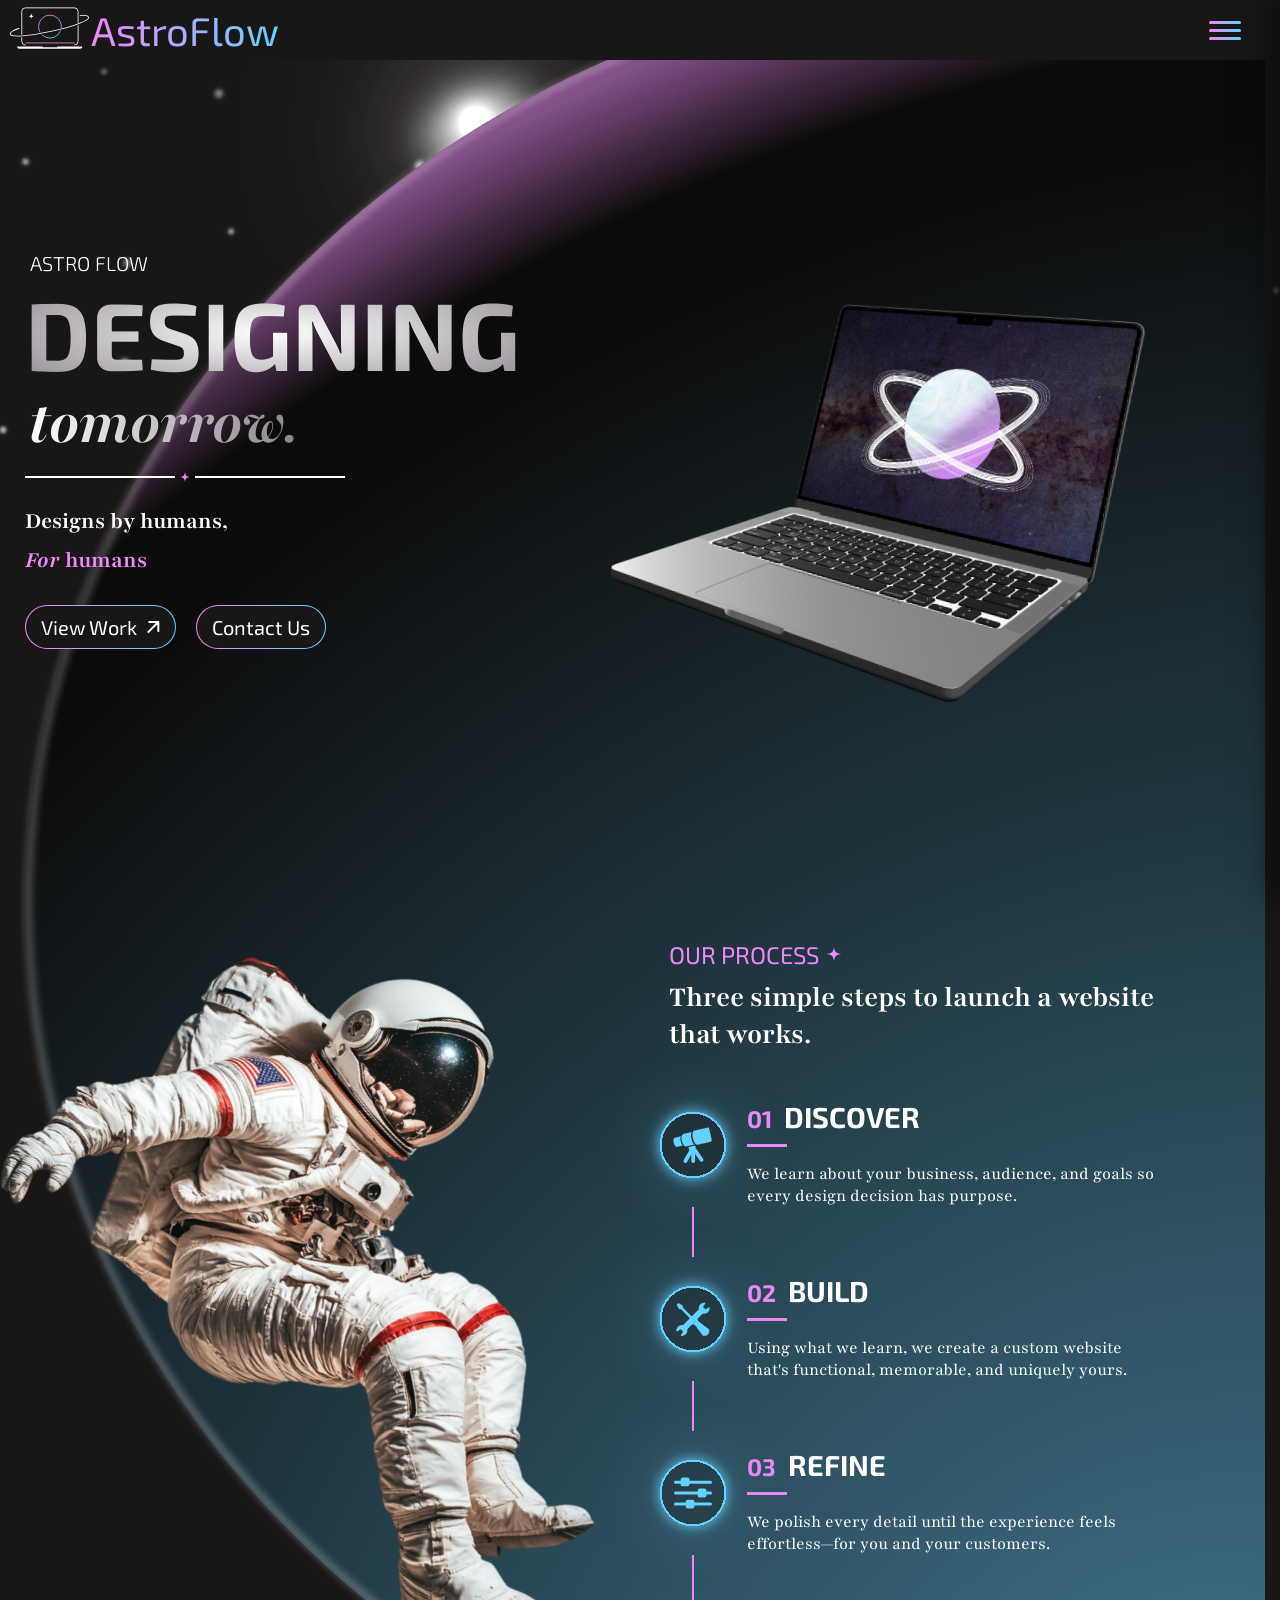
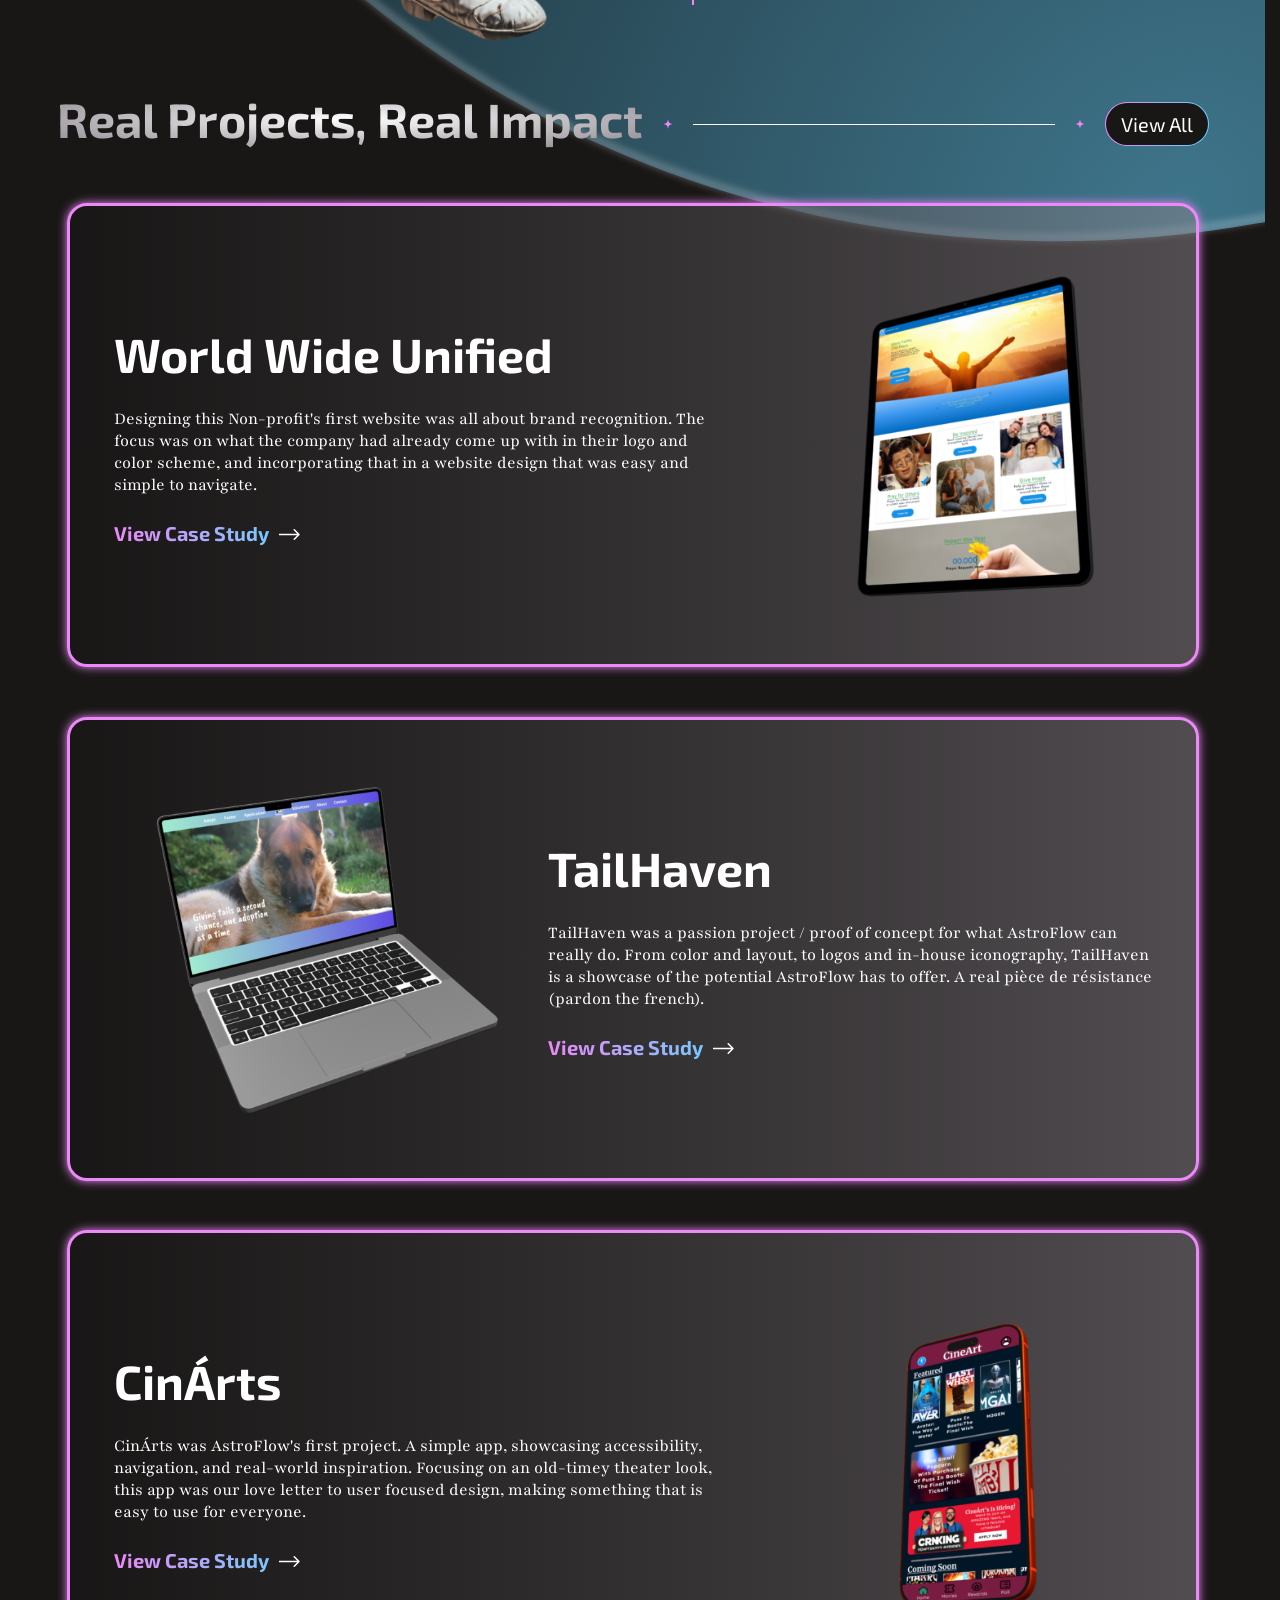
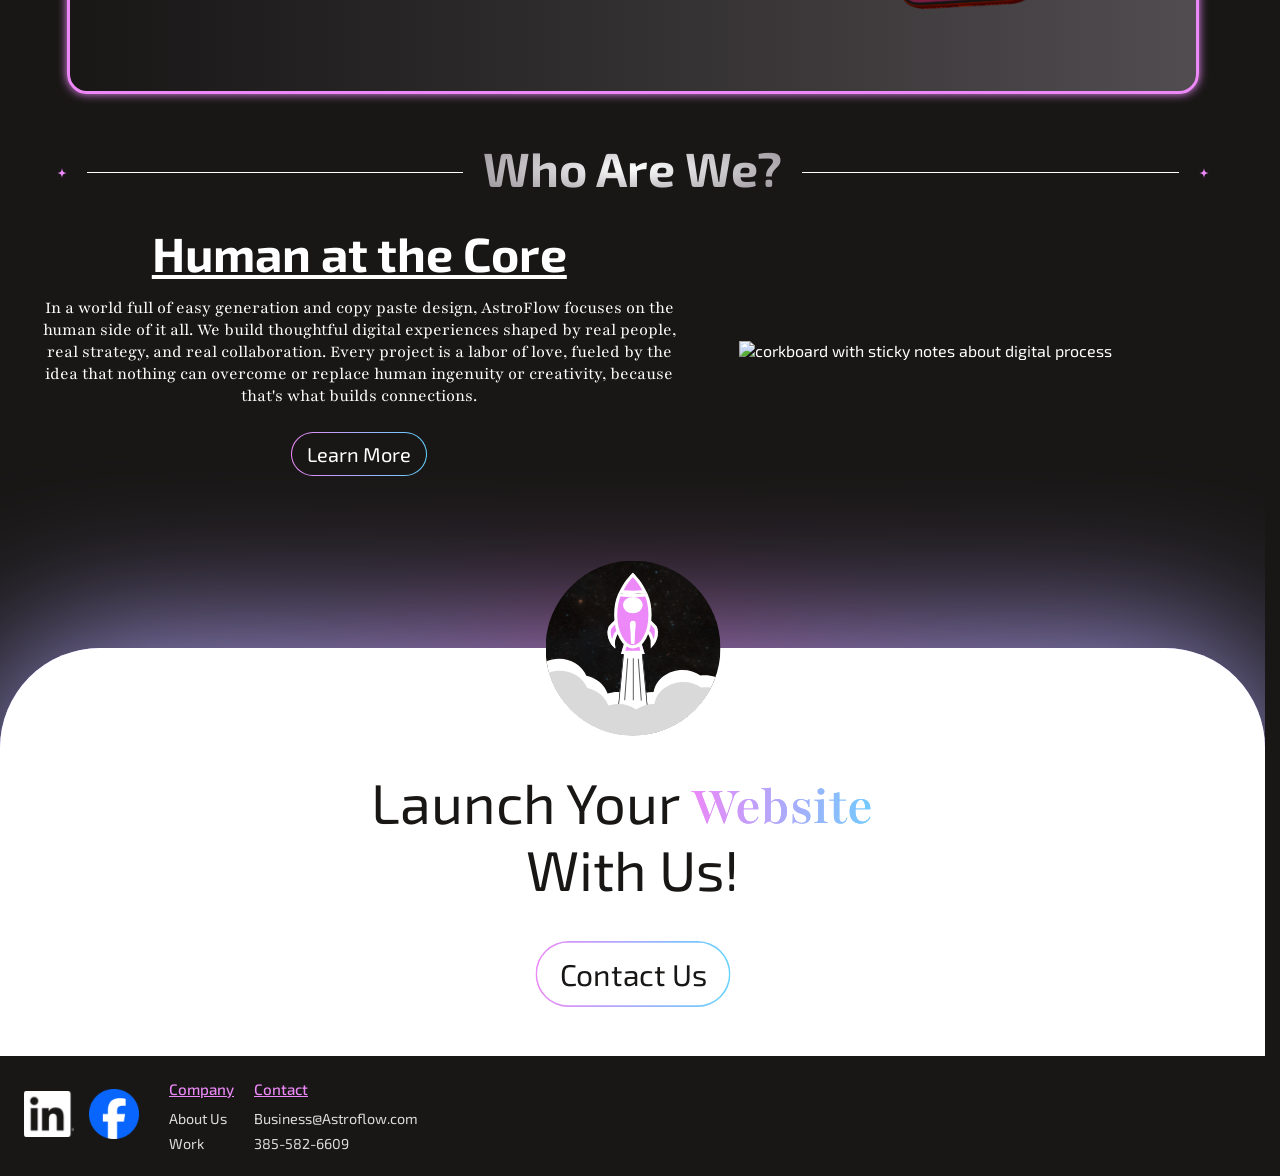
==== commit fc2aaae5: "Contact changes, added service, favicon, and work" ====
--- a/index.html
+++ b/index.html
@@ -4,6 +4,7 @@
     <meta charset="UTF-8">
     <meta name="viewport" content="width=device-width, initial-scale=1.0">
     <link rel="stylesheet" href="styles.css">
+    <link rel="icon" type="image/png" href="Images/logo_fav.png">
     <link rel="preconnect" href="https://fonts.googleapis.com">
     <link rel="preconnect" href="https://fonts.gstatic.com" crossorigin>
     <link href="https://fonts.googleapis.com/css2?family=Exo+2:ital,wght@0,100..900;1,100..900&family=Playfair:ital,opsz,wght@0,5..1200,300..900;1,5..1200,300..900&display=swap" rel="stylesheet">
@@ -151,6 +152,7 @@
             <a href="index.html" id="name">AstroFlow</a>
             <div class="nav-links">
                 <a href="work.html">Work</a>
+                <a href="services.html">Services</a>
                 <a href="about.html">About</a>
                 <a href="contact.html">Contact</a>
             </div>
@@ -169,6 +171,7 @@
             <span></span>
         </button>
         <a href="work.html">Work</a>
+        <a href="services.html">Services</a>
         <a href="about.html">About</a>
         <a href="contact.html">Contact</a>
     </nav>
--- a/styles.css
+++ b/styles.css
@@ -1,11 +1,10 @@
-/* ------Laptop Breakpoint------ */
-
 :root {
     --primary-color: #EC88F7;
     --secondary-color: #63D2FF;
     --black: #191716;
     --white: #FFFFFF;
     --gray: #89838A;
+    --error: #ff0015;
 }
 
 @property --gradient-angle {
@@ -35,6 +34,7 @@
 /* ---------- Reset ---------- */
 html {
     scrollbar-gutter: stable;
+    overflow-x: clip;
 }
 
 * {
@@ -44,10 +44,17 @@
 }
 
 body {
+    display: flex;
+    flex-direction: column;
+    min-height: 100vh;
     background-color: var(--black);
     color: var(--white);
     font-family: 'Exo 2', sans-serif;
-    overflow-x: hidden;
+    overflow-x: clip;
+}
+
+main {
+    flex: 1;
 }
 
 .starfield {
@@ -81,6 +88,7 @@
 h4 { font-size: 48px; }
 h5 { font-size: 32px; }
 h6 { font-size: 20px; }
+p { font-size: 18px; }
 
 /* ---------- Nav ---------- */
 header {
@@ -126,8 +134,7 @@
     text-decoration: underline;
 }
 
-/* ---------- Hamburger / mobile nav (tablet + phone only — see the display toggle in
-   the tablet breakpoint below) ---------- */
+/* ---------- Hamburger / mobile nav ---------- */
 .hamburger {
     display: none;
     flex-direction: column;
@@ -338,7 +345,7 @@
 }
 
 /* ---------- Buttons ---------- */
-a.nrml-btn {
+.nrml-btn {
     display: inline-flex;
     align-items: center;
     justify-content: center;
@@ -355,13 +362,15 @@
     transition: background 0.3s ease;
 }
 
-a.nrml-btn:hover {
-    background:
-        linear-gradient(rgba(0, 0, 0, 0.4), rgba(0, 0, 0, 0.4)) padding-box,
-        linear-gradient(to right, var(--primary-color), var(--secondary-color)) border-box;
-}
-
-a.nrml-btn:active {
+@media (hover: hover) {
+    .nrml-btn:hover {
+        background:
+            linear-gradient(rgba(0, 0, 0, 0.4), rgba(0, 0, 0, 0.4)) padding-box,
+            linear-gradient(to right, var(--primary-color), var(--secondary-color)) border-box;
+    }
+}
+
+.nrml-btn:active {
     background:
         linear-gradient(transparent, transparent) padding-box,
         linear-gradient(to right, var(--primary-color), var(--secondary-color)) border-box;
@@ -431,7 +440,7 @@
     left: 50%;
     transform: translateX(-50%);
     opacity: 0;
-    animation: scroll-indicator-in 0.6s ease-out 7s forwards;
+    animation: scroll-indicator-in 0.6s ease-out 6s forwards;
     transition: opacity 0.6s ease-out;
 }
 
@@ -488,6 +497,8 @@
     transform: translateX(25vw);
     padding: 90px 24px;
     container-type: inline-size;
+    max-width: 100%;
+    background-color: transparent;
 }
 
 .process h3,
@@ -747,6 +758,121 @@
     transform: translateY(2px);
 }
 
+/* ---------- Work page ---------- */
+.work-title {
+    max-width: 1600px;
+    margin: 40px auto 0;
+    padding: 10px 24px;
+}
+
+.work-title .eyebrow {
+    margin-bottom: 2px;
+}
+
+.work-title h4 {
+    margin-bottom: 5px;
+}
+
+.work-title p {
+    max-width: 600px;
+}
+
+.work-grid {
+    display: grid;
+    grid-template-columns: repeat(auto-fit, minmax(460px, 1fr));
+    gap: 40px;
+    max-width: 1600px;
+    margin: 60px auto;
+    padding: 0 24px;
+}
+
+.work-card {
+    position: relative;
+    display: flex;
+    flex-direction: column;
+    height: 420px;
+    border-radius: 20px;
+    border: 3px solid var(--primary-color);
+    box-shadow: 0 0 10px var(--primary-color);
+    overflow: hidden;
+    opacity: 0;
+    translate: 0 40px;
+    transition: opacity 0.9s ease-out, translate 0.9s ease-out, transform 0.3s ease, box-shadow 0.3s ease;
+    will-change: opacity, translate;
+}
+
+.work-card.is-visible {
+    opacity: 1;
+    translate: 0 0;
+}
+
+.work-card:nth-child(1) { transition-delay: 0s, 0s, 0s, 0s; }
+.work-card:nth-child(2) { transition-delay: 0.2s, 0.2s, 0s, 0s; }
+.work-card:nth-child(3) { transition-delay: 0.4s, 0.4s, 0s, 0s; }
+
+@media (hover: hover) {
+    .work-card:hover {
+        transform: scale(1.05);
+        box-shadow: 0 0 20px var(--primary-color);
+    }
+
+    .work-card-text {
+        transform: translateY(100%);
+    }
+
+    .work-card:hover .work-card-text {
+        transform: translateY(0);
+    }
+}
+
+.work-card-preview {
+    position: absolute;
+    inset: 0;
+}
+
+.work-card-preview img {
+    width: 100%;
+    height: 100%;
+    object-fit: cover;
+    object-position: top;
+    display: block;
+}
+
+.work-card-text {
+    position: absolute;
+    left: 0;
+    right: 0;
+    bottom: 0;
+    top: 40%;
+    display: flex;
+    flex-direction: column;
+    justify-content: flex-end;
+    align-items: flex-start;
+    gap: 12px;
+    padding: 24px;
+    background: linear-gradient(to top, color-mix(in srgb, var(--black) 92%, transparent) 55%, transparent);
+    transition: transform 0.35s ease;
+}
+
+.work-end {
+    display: flex;
+    flex-direction: column;
+    align-items: flex-start;
+    max-width: 1600px;
+    margin: 60px auto 72px;
+    padding: 0 24px;
+}
+
+.work-end h4 {
+    max-width: 600px;
+    margin-bottom: 40px;
+}
+
+.work-end .nrml-btn {
+    transform: scale(1.5);
+    transform-origin: left center;
+}
+
 /* ---------- About teaser ---------- */
 .about-teaser {
     display: flex;
@@ -914,10 +1040,12 @@
     transform: scale(1.5);
 }
 
-a.nrml-btn.light:hover {
-    background:
-        linear-gradient(rgba(255, 255, 255, 0.6), rgba(255, 255, 255, 0.6)) padding-box,
-        linear-gradient(to right, var(--primary-color), var(--secondary-color)) border-box;
+@media (hover: hover) {
+    a.nrml-btn.light:hover {
+        background:
+            linear-gradient(rgba(255, 255, 255, 0.6), rgba(255, 255, 255, 0.6)) padding-box,
+            linear-gradient(to right, var(--primary-color), var(--secondary-color)) border-box;
+    }
 }
 
 a.nrml-btn.light:active {
@@ -983,21 +1111,373 @@
     opacity: 1;
 }
 
-/* ==========================================================================
-   Responsive breakpoints
-   Base styles above are tuned for the 1280x800 design.
-   - Large screens: >1700px
-   - Tablet: 601px–1280px
-   - Phone: ≤600px
-   ========================================================================== */
-
-/* ---------- Planet: shifts right continuously below 1280px ----------
-   Native SVG size is never touched (no width/height override) — only its
-   position changes. As the viewport narrows past 1280px, this shifts the
-   planet further right, so the same slice of its silhouette stays anchored
-   in view instead of the whole shape sliding uniformly with the container.
-   Tune the 0.5 multiplier to taste — higher = shifts right faster.
-------------------------------------------------------------------------- */
+/* ---------- Contact Form ---------- */
+.overall-container {
+    --content-padding: 40px;
+    --contact-text-width: 420px;
+    --column-gap: 60px;
+    position: relative;
+    display: flex;
+    flex-direction: row;
+    gap: var(--column-gap);
+    max-width: min(1200px, calc(100% - 80px));
+    height: auto;
+    padding: var(--content-padding);
+    margin: 50px auto;
+    overflow: hidden;
+    background-color: var(--white);
+    color: var(--black);
+    border-radius: 25px;
+}
+
+.form {
+    flex: 1;
+    max-width: 560px;
+}
+
+.form form {
+    display: flex;
+    flex-direction: column;
+    gap: 20px;
+}
+
+.form-row {
+    display: flex;
+    flex-direction: row;
+    gap: 20px;
+}
+
+.form-group {
+    position: relative;
+    display: flex;
+    flex-direction: column;
+    gap: 8px;
+    flex: 1;
+}
+
+.form-group label {
+    font-size: 1rem;
+    color: var(--black);
+    opacity: 0.85;
+}
+
+.required-mark {
+    color: var(--error);
+}
+
+.form-group input:not([type="checkbox"]):not([type="radio"]),
+.form-group select,
+.form-group textarea {
+    background-color: var(--black);
+    border: 1px solid var(--gray);
+    border-radius: 8px;
+    padding: 12px 14px;
+    color: var(--white);
+    font-family: 'Exo 2', sans-serif;
+    font-size: 1rem;
+}
+
+.form-group select {
+    appearance: none;
+    -webkit-appearance: none;
+    -moz-appearance: none;
+    padding-right: 40px;
+    line-height: 1.4;
+    background-image: url("data:image/svg+xml,%3Csvg xmlns='http://www.w3.org/2000/svg' width='12' height='8' viewBox='0 0 12 8' fill='none'%3E%3Cpath d='M1 1.5L6 6.5L11 1.5' stroke='%2389838A' stroke-width='1.5' stroke-linecap='round' stroke-linejoin='round'/%3E%3C/svg%3E");
+    background-repeat: no-repeat;
+    background-position: right 14px center;
+    cursor: pointer;
+}
+
+.form-group select:has(option[value=""]:checked) {
+    color: var(--gray);
+}
+
+.form-group input[type="file"]:not(.has-file) {
+    color: var(--gray);
+}
+
+.form-group select option {
+    color: var(--black);
+    background-color: var(--white);
+}
+
+.form-group textarea {
+    resize: vertical;
+    padding-bottom: 28px;
+}
+
+.textarea-wrapper {
+    position: relative;
+    display: flex;
+}
+
+.textarea-wrapper textarea {
+    width: 100%;
+}
+
+.char-count {
+    position: absolute;
+    right: 14px;
+    bottom: 10px;
+    font-size: 0.75rem;
+    color: var(--gray);
+    pointer-events: none;
+}
+
+.form-group input::placeholder,
+.form-group textarea::placeholder {
+    color: var(--gray);
+}
+
+.form-group input:-webkit-autofill,
+.form-group input:-webkit-autofill:hover,
+.form-group input:-webkit-autofill:focus,
+.form-group select:-webkit-autofill,
+.form-group textarea:-webkit-autofill {
+    -webkit-text-fill-color: var(--white);
+    -webkit-box-shadow: 0 0 0 1000px var(--black) inset;
+    box-shadow: 0 0 0 1000px var(--black) inset;
+    caret-color: var(--white);
+    transition: background-color 9999s ease-in-out 0s, color 9999s ease-in-out 0s;
+}
+
+.form-group input:autofill,
+.form-group select:autofill,
+.form-group textarea:autofill {
+    background-color: var(--black);
+    color: var(--white);
+}
+
+.form-group input:not([type="checkbox"]):not([type="radio"]):focus,
+.form-group select:focus,
+.form-group textarea:focus,
+.form-group input:not([type="file"]):not([type="radio"]):not([type="checkbox"]):not(#business-name):valid,
+.form-group select:not(:has(option[value=""]:checked)),
+.form-group textarea:not(:placeholder-shown),
+.form-group input[type="file"].has-file,
+.form-group #business-name:not(:placeholder-shown) {
+    outline: none;
+    border: 1px solid transparent;
+    background:
+        linear-gradient(var(--black), var(--black)) padding-box,
+        linear-gradient(to right, var(--primary-color), var(--secondary-color)) border-box;
+    box-shadow:
+        0 0 14px 1px rgba(236, 136, 247, 0.35),
+        0 0 14px 1px rgba(99, 210, 255, 0.25);
+}
+
+.form-group input:not([type="checkbox"]):not([type="radio"]):user-invalid:not(:focus),
+.form-group select:user-invalid:not(:focus),
+.form-group textarea:user-invalid:not(:focus) {
+    border: 1px solid var(--error);
+}
+
+.field-error {
+    visibility: hidden;
+    color: var(--error);
+    font-size: 0.8rem;
+}
+
+.form-group > .field-error,
+.form-group > .field-error-group {
+    position: absolute;
+    top: 105%;
+    left: 6px;
+    margin-top: -2px;
+}
+
+.field-error-group {
+    display: grid;
+}
+
+.field-error-group .field-error {
+    grid-area: 1 / 1;
+}
+
+.form-group:has(input:not([type="checkbox"]):not([type="radio"]):not([type="email"]):user-invalid:not(:focus)) .field-error,
+.form-group:has(select:user-invalid:not(:focus)) .field-error,
+.form-group:has(textarea:user-invalid:not(:focus)) .field-error {
+    visibility: visible;
+}
+
+.form-group:has(#email:user-invalid:not(:focus):placeholder-shown) .field-error--required {
+    visibility: visible;
+}
+
+.form-group:has(#email:user-invalid:not(:placeholder-shown)) .field-error--format {
+    visibility: visible;
+}
+
+.form-group:has(#looking-for-check:user-invalid) .field-error {
+    visibility: visible;
+}
+
+.checkbox-fieldset,
+.radio-fieldset {
+    border: 0;
+    margin: 0;
+    padding: 0;
+}
+
+.checkbox-fieldset legend,
+.radio-fieldset legend {
+    font-size: 1rem;
+    color: var(--black);
+    opacity: 0.85;
+    padding: 0;
+    margin-bottom: 4px;
+}
+
+.fieldset-hint {
+    font-size: 0.9rem;
+    color: var(--gray);
+    margin-top: -4px;
+    margin-bottom: 8px;
+}
+
+.checkbox-group,
+.radio-group {
+    display: flex;
+    flex-direction: column;
+    gap: 10px;
+}
+
+.checkbox-option,
+.radio-option {
+    display: flex;
+    align-items: center;
+    gap: 8px;
+    font-size: 1rem;
+    color: var(--black);
+    cursor: pointer;
+}
+
+.checkbox-option input[type="checkbox"],
+.radio-option input[type="radio"] {
+    appearance: none;
+    -webkit-appearance: none;
+    -moz-appearance: none;
+    width: 16px;
+    height: 16px;
+    flex-shrink: 0;
+    border: 1px solid var(--gray);
+    background-color: var(--black);
+    cursor: pointer;
+}
+
+.checkbox-option input[type="checkbox"] {
+    border-radius: 4px;
+}
+
+.radio-option input[type="radio"] {
+    border-radius: 50%;
+}
+
+.checkbox-option input[type="checkbox"]:focus-visible,
+.radio-option input[type="radio"]:focus-visible {
+    outline: 2px solid var(--secondary-color);
+    outline-offset: 2px;
+}
+
+.checkbox-option input[type="checkbox"]:checked {
+    border-color: transparent;
+    background:
+        url("data:image/svg+xml,%3Csvg xmlns='http://www.w3.org/2000/svg' width='10' height='8' viewBox='0 0 10 8' fill='none'%3E%3Cpath d='M1 4L3.5 6.5L9 1' stroke='white' stroke-width='1.5' stroke-linecap='round' stroke-linejoin='round'/%3E%3C/svg%3E") no-repeat center / 10px 8px padding-box,
+        linear-gradient(var(--black), var(--black)) padding-box,
+        linear-gradient(to right, var(--primary-color), var(--secondary-color)) border-box;
+}
+
+.radio-option input[type="radio"]:checked {
+    border-color: transparent;
+    background:
+        radial-gradient(var(--white) 0 3px, transparent 3.5px) padding-box,
+        linear-gradient(var(--black), var(--black)) padding-box,
+        linear-gradient(to right, var(--primary-color), var(--secondary-color)) border-box;
+}
+
+.form button.nrml-btn {
+    position: relative;
+    align-self: center;
+    height: 66px;
+    gap: 15px;
+    padding: 15px 22px;
+    font-size: 30px;
+    color: var(--black);
+    background: var(--white);
+    border: none;
+    font-family: 'Exo 2', sans-serif;
+    cursor: not-allowed;
+    opacity: 0.5;
+    transition: background 0.3s ease, transform 0.15s ease, opacity 0.3s ease;
+}
+
+.form button.nrml-btn::before {
+    content: "";
+    position: absolute;
+    inset: 0;
+    border-radius: inherit;
+    padding: 1px;
+    background: linear-gradient(to right, var(--primary-color), var(--secondary-color));
+    -webkit-mask: linear-gradient(#000 0 0) content-box, linear-gradient(#000 0 0);
+    mask: linear-gradient(#000 0 0) content-box, linear-gradient(#000 0 0);
+    -webkit-mask-composite: xor;
+    mask-composite: exclude;
+    pointer-events: none;
+}
+
+.form form:valid button.nrml-btn:active:not(:disabled) {
+    transform: scale(0.9);
+}
+
+.form button.nrml-btn:disabled {
+    cursor: not-allowed;
+}
+
+.form form:valid button.nrml-btn {
+    background: linear-gradient(to right, var(--primary-color), var(--secondary-color));
+    color: var(--black);
+    cursor: pointer;
+    opacity: 1;
+}
+
+.form form:valid button.nrml-btn::before {
+    display: none;
+}
+
+.form-group input:disabled,
+.form-group select:disabled,
+.form-group textarea:disabled {
+    opacity: 0.6;
+    cursor: not-allowed;
+}
+
+.contact-text {
+    display: flex;
+    flex-direction: column;
+    gap: 40px;
+    flex: 1;
+    max-width: var(--contact-text-width, 420px);
+    padding-top: 20px;
+}
+.contact-text h6 a {
+    color: var(--primary-color);
+    text-decoration: none;
+}
+
+.contact-response h6 {
+    color: var(--black);
+    text-decoration: underline;
+    font-weight: 500;
+    margin-bottom: 4px;
+}
+
+.contact-response p {
+    opacity: 0.9;
+}
+
+/* ---------- Responsive breakpoints ---------- */
+
 @media (max-width: 1280px) {
     .planet,
     .planet-backdrop {
@@ -1005,10 +1485,7 @@
     }
 }
 
-/* ---------- Large screens (min-width: 1701px) ----------
-   Scales up the key content blocks so the layout doesn't read as small
-   elements floating in too much empty space on very wide monitors.
-------------------------------------------------------------------------- */
+/* ---------- Large screens (min-width: 1701px) ---------- */
 @media (min-width: 1701px) {
     nav {
         height: 78px;
@@ -1033,6 +1510,11 @@
         margin-left: 38px;
     }
 
+    .hero-art {
+        align-self: stretch;
+        overflow-y: visible;
+    }
+
     .divider {
         width: 416px;
         margin-bottom: 20px;
@@ -1052,7 +1534,7 @@
         gap: 26px;
     }
 
-    a.nrml-btn {
+    .nrml-btn {
         height: 52px;
         gap: 12px;
         padding: 12px 18px;
@@ -1089,9 +1571,10 @@
 
     .planet,
     .planet-backdrop {
-        transform: scale(2);
-        left: 1600px;
-        top: 560px;
+        width: 4146px;
+        height: 3998px;
+        left: 163.5px;
+        top: -439.5px;
     }
 
     .laptop-img {
@@ -1297,6 +1780,26 @@
     .footer-col a {
         font-size: 1.05rem;
     }
+
+    .work-title,
+    .work-grid,
+    .work-end {
+        max-width: 1800px;
+    }
+
+    .work-title h4,
+    .work-end h4 {
+        font-size: 56px;
+    }
+
+    .work-grid {
+        grid-template-columns: repeat(auto-fit, minmax(520px, 1fr));
+        gap: 56px;
+    }
+
+    .work-card {
+        height: 480px;
+    }
 }
 
 /* ---------- Tablet (max-width: 1280px) ---------- */
@@ -1307,6 +1810,46 @@
 
     .nav-links {
         display: none;
+    }
+
+    .rocket-wrap {
+        display: none;
+    }
+
+    .rocket-wrap.is-launching {
+        display: block;
+        position: fixed;
+        left: 50%;
+        top: 100vh;
+        translate: -50% 0;
+        width: 200px;
+        height: 284px;
+    }
+
+    .overall-container {
+        flex-direction: column;
+        align-items: center;
+        gap: 40px;
+        padding: 20px;
+    }
+
+    .form {
+        max-width: 100%;
+    }
+
+    .form-row {
+        flex-direction: column;
+        gap: 20px;
+    }
+
+    .form-row--keep-row {
+        flex-direction: row;
+    }
+
+    .contact-text {
+        gap: 20px;
+        max-width: 100%;
+        padding-top: 0;
     }
 
     .hamburger {
@@ -1467,14 +2010,21 @@
         padding: 24px;
         gap: 30px;
     }
-}
-
-/* ---------- Phone (max-width: 600px) ----------
-   Only mild reductions here — the goal is the same layout at a smaller
-   scale, not a restructure. Planet stays visible (repositioned via the
-   calc() rule above); the laptop and astronaut are dropped since there
-   isn't room to show them meaningfully at this width.
-------------------------------------------------------------------------- */
+
+    .work-grid {
+        grid-template-columns: repeat(auto-fit, minmax(380px, 1fr));
+    }
+
+    .work-card {
+        height: 360px;
+    }
+
+    .work-end {
+        margin: 40px auto 51px;
+    }
+}
+
+/* ---------- Phone (max-width: 600px) ----------- */
 @media (max-width: 600px) {
     h1 { font-size: 48px; }
     h2 { font-size: 40px; }
@@ -1575,7 +2125,8 @@
     }
 
     .scroll-indicator {
-        animation: scroll-indicator-in 0.6s ease-out 6s forwards;
+        animation: scroll-indicator-in 0.6s ease-out 5s forwards;
+        bottom: 80px;
     }
 
     .process {
@@ -1720,4 +2271,226 @@
     .socials img {
         height: 34px;
     }
-}+
+    .work-title,
+    .work-grid,
+    .work-end {
+        padding: 0 20px;
+    }
+
+    .work-grid {
+        grid-template-columns: 1fr;
+        gap: 24px;
+        margin: 40px auto;
+    }
+
+    .work-card {
+        height: 320px;
+    }
+
+    .work-card-text {
+        padding: 16px;
+    }
+
+    .work-end {
+        margin: 30px auto 33px;
+    }
+
+    .work-end .nrml-btn {
+        transform: scale(1.15);
+    }
+}
+
+@layer rocket {
+	/* ---------- Rocket system ---------- */
+	.rocket-wrap {
+		--form-left: calc(var(--content-padding) + var(--contact-text-width) + var(--column-gap));
+		--rocket-width: 400px;
+		position: absolute;
+		left: calc(var(--form-left) / 2 - var(--rocket-width) / 2);
+		bottom: 0;
+		width: var(--rocket-width);
+		height: 568px;
+	}
+
+	.rocket {
+		position: relative;
+		z-index: 2;
+		width: 100%;
+		height: 100%;
+		transform-origin: bottom center;
+	}
+
+	.rocket.is-typing,
+	.overall-container:has(.form form:valid) .rocket {
+		animation: rocket-rumble 0.15s linear infinite;
+	}
+
+	@keyframes rocket-rumble {
+		0%, 100% {
+			transform: translate(0, 0) rotate(0deg);
+		}
+		20% {
+			transform: translate(-0.5px, 0.5px) rotate(-0.15deg);
+		}
+		40% {
+			transform: translate(0.5px, -0.5px) rotate(0.15deg);
+		}
+		60% {
+			transform: translate(-0.5px, -0.5px) rotate(-0.15deg);
+		}
+		80% {
+			transform: translate(0.5px, 0.5px) rotate(0.15deg);
+		}
+	}
+
+	/* ---------- Launch ---------- */
+	.rocket-wrap.is-launching {
+		z-index: 50;
+		animation: rocket-launch 3s cubic-bezier(0.55, 0, 0.85, 0.35) forwards;
+	}
+
+	@keyframes rocket-launch {
+		0% {
+			transform: translateY(0) rotate(0deg);
+		}
+		100% {
+			transform: translateY(-160vh) rotate(-2deg);
+			display: none;
+		}
+	}
+
+	.rocket-flame {
+		position: absolute;
+		z-index: 1;
+		bottom: -41px;
+		left: 50%;
+		translate: -50% 0;
+		width: 131px;
+		height: 184px;
+		border-radius: 50% 50% 50% 50% / 60% 60% 40% 40%;
+		background: radial-gradient(
+			ellipse at top,
+			var(--primary-color) 0%,
+			var(--secondary-color) 60%,
+			transparent 90%
+		);
+		filter: blur(4px);
+		opacity: 0;
+		transform-origin: top center;
+		transform: scaleY(0.3);
+		pointer-events: none;
+	}
+
+	.rocket-wrap.is-launching .rocket-flame {
+		animation: rocket-flame-burst 3s ease-out forwards;
+	}
+
+	@keyframes rocket-flame-burst {
+		0% {
+			opacity: 0;
+			transform: scaleY(0.3) scaleX(0.6);
+		}
+		15% {
+			opacity: 1;
+			transform: scaleY(1.4) scaleX(1);
+		}
+		50% {
+			opacity: 1;
+			transform: scaleY(2.2) scaleX(1.1);
+		}
+		100% {
+			opacity: 0;
+			transform: scaleY(3) scaleX(0.8);
+		}
+	}
+
+	/* ---------- Smoke ---------- */
+	.rocket-smoke {
+		position: absolute;
+		z-index: 3;
+		bottom: -57px;
+		left: 50%;
+		translate: -50% 0;
+		width: 265px;
+		height: 265px;
+		display: none;
+		pointer-events: none;
+	}
+
+	.overall-container:has(.form form:valid) .rocket-smoke {
+		display: block;
+	}
+
+	.rocket-smoke span {
+		position: absolute;
+		bottom: 0;
+		left: 50%;
+		width: 94px;
+		height: 94px;
+		border-radius: 50%;
+		background: radial-gradient(
+			circle,
+			rgb(255 255 255 / 1) 0%,
+			rgb(220 220 228 / 0.8) 55%,
+			transparent 80%
+		);
+		filter: blur(2px);
+		opacity: 0;
+		animation: rocket-smoke-puff 1.8s ease-out infinite;
+	}
+
+	.rocket-smoke span:nth-child(1) {
+		left: 62%;
+		--dx: -20px;
+		animation-delay: 0s;
+		animation-duration: 1.7s;
+	}
+	.rocket-smoke span:nth-child(2) {
+		left: 28%;
+		--dx: 12px;
+		animation-delay: 0.9s;
+		animation-duration: 2.1s;
+	}
+	.rocket-smoke span:nth-child(3) {
+		left: 78%;
+		--dx: -8px;
+		animation-delay: 0.45s;
+		animation-duration: 1.9s;
+	}
+	.rocket-smoke span:nth-child(4) {
+		left: 42%;
+		--dx: 18px;
+		animation-delay: 1.35s;
+		animation-duration: 1.6s;
+	}
+	.rocket-smoke span:nth-child(5) {
+		left: 18%;
+		--dx: -14px;
+		animation-delay: 0.2s;
+		animation-duration: 2s;
+	}
+	.rocket-smoke span:nth-child(6) {
+		left: 55%;
+		--dx: 8px;
+		animation-delay: 1.1s;
+		animation-duration: 1.8s;
+	}
+
+	@keyframes rocket-smoke-puff {
+		0% {
+			transform: translate(-50%, 0) scale(0.4);
+			opacity: 0;
+		}
+		15% {
+			opacity: 1;
+		}
+		70% {
+			opacity: 0.9;
+		}
+		100% {
+			transform: translate(calc(-50% + var(--dx, 0px)), -71px) scale(2.2);
+			opacity: 0;
+		}
+	}
+}
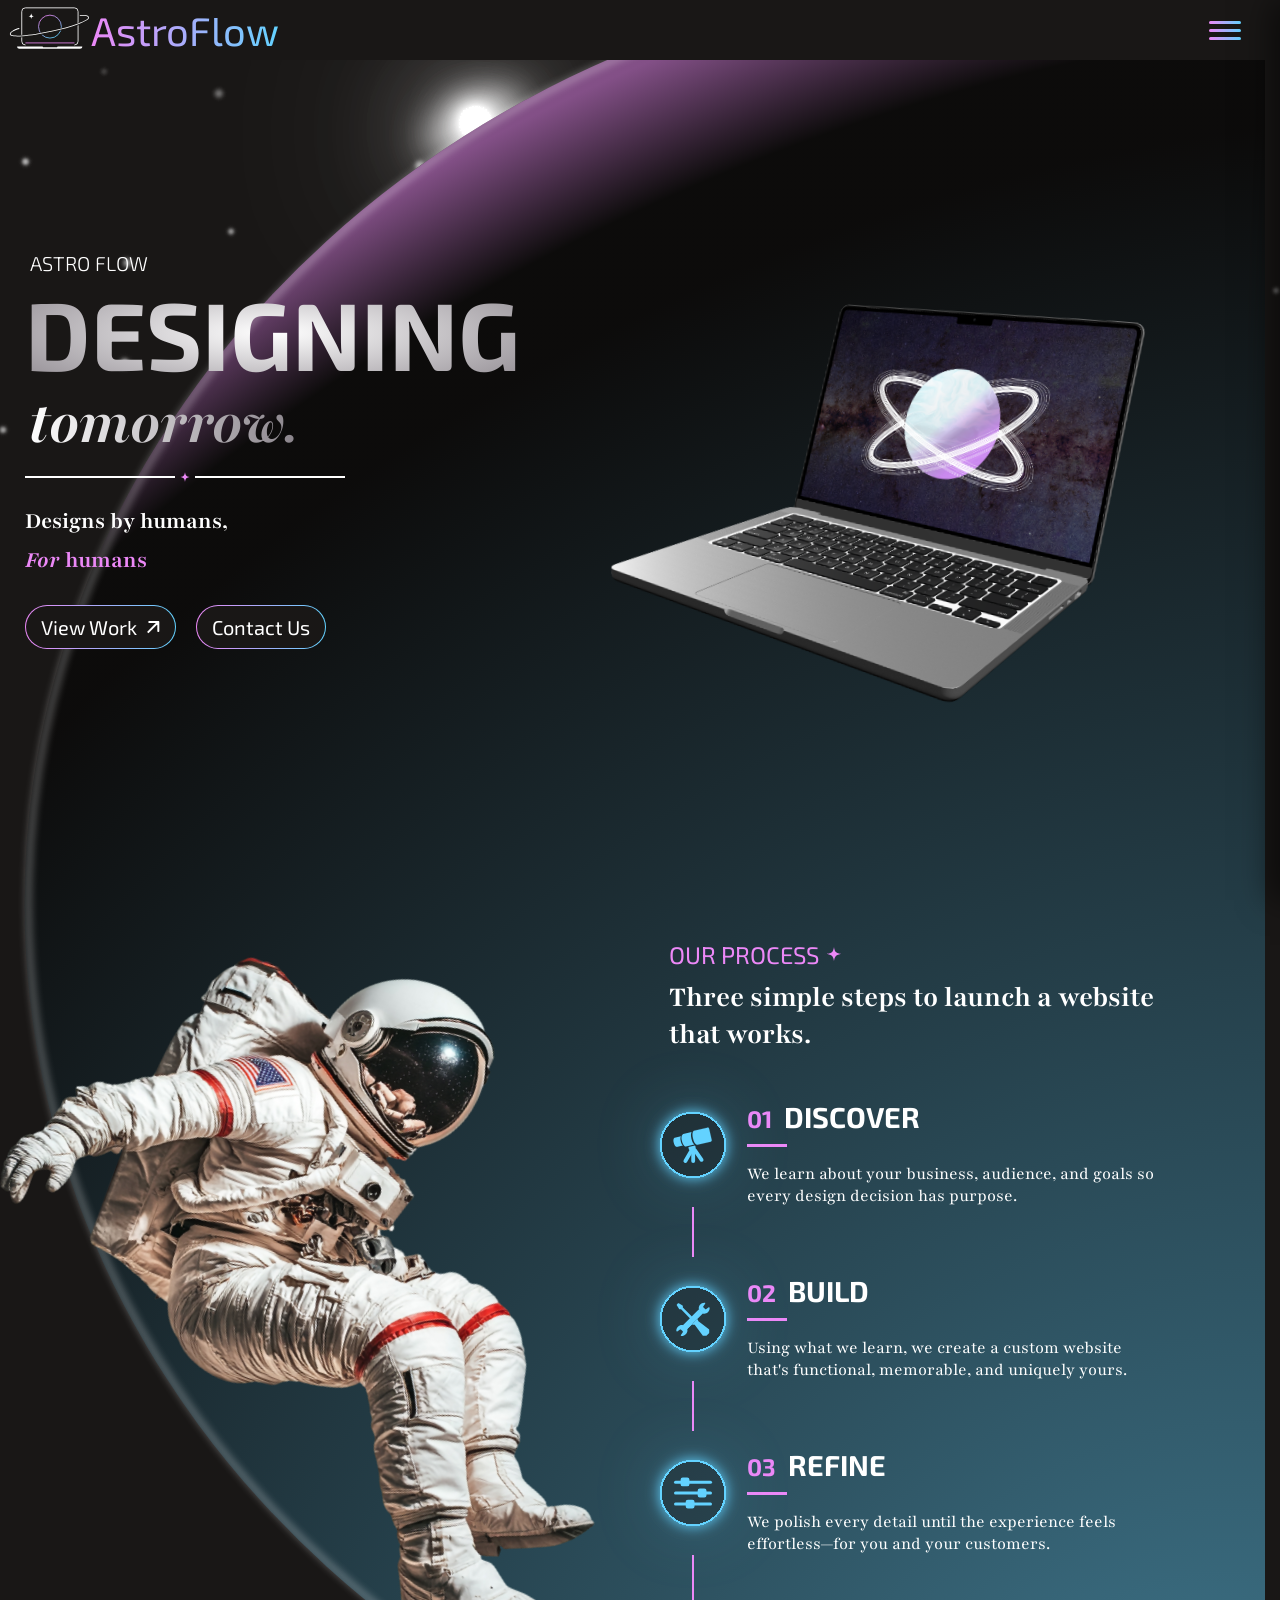
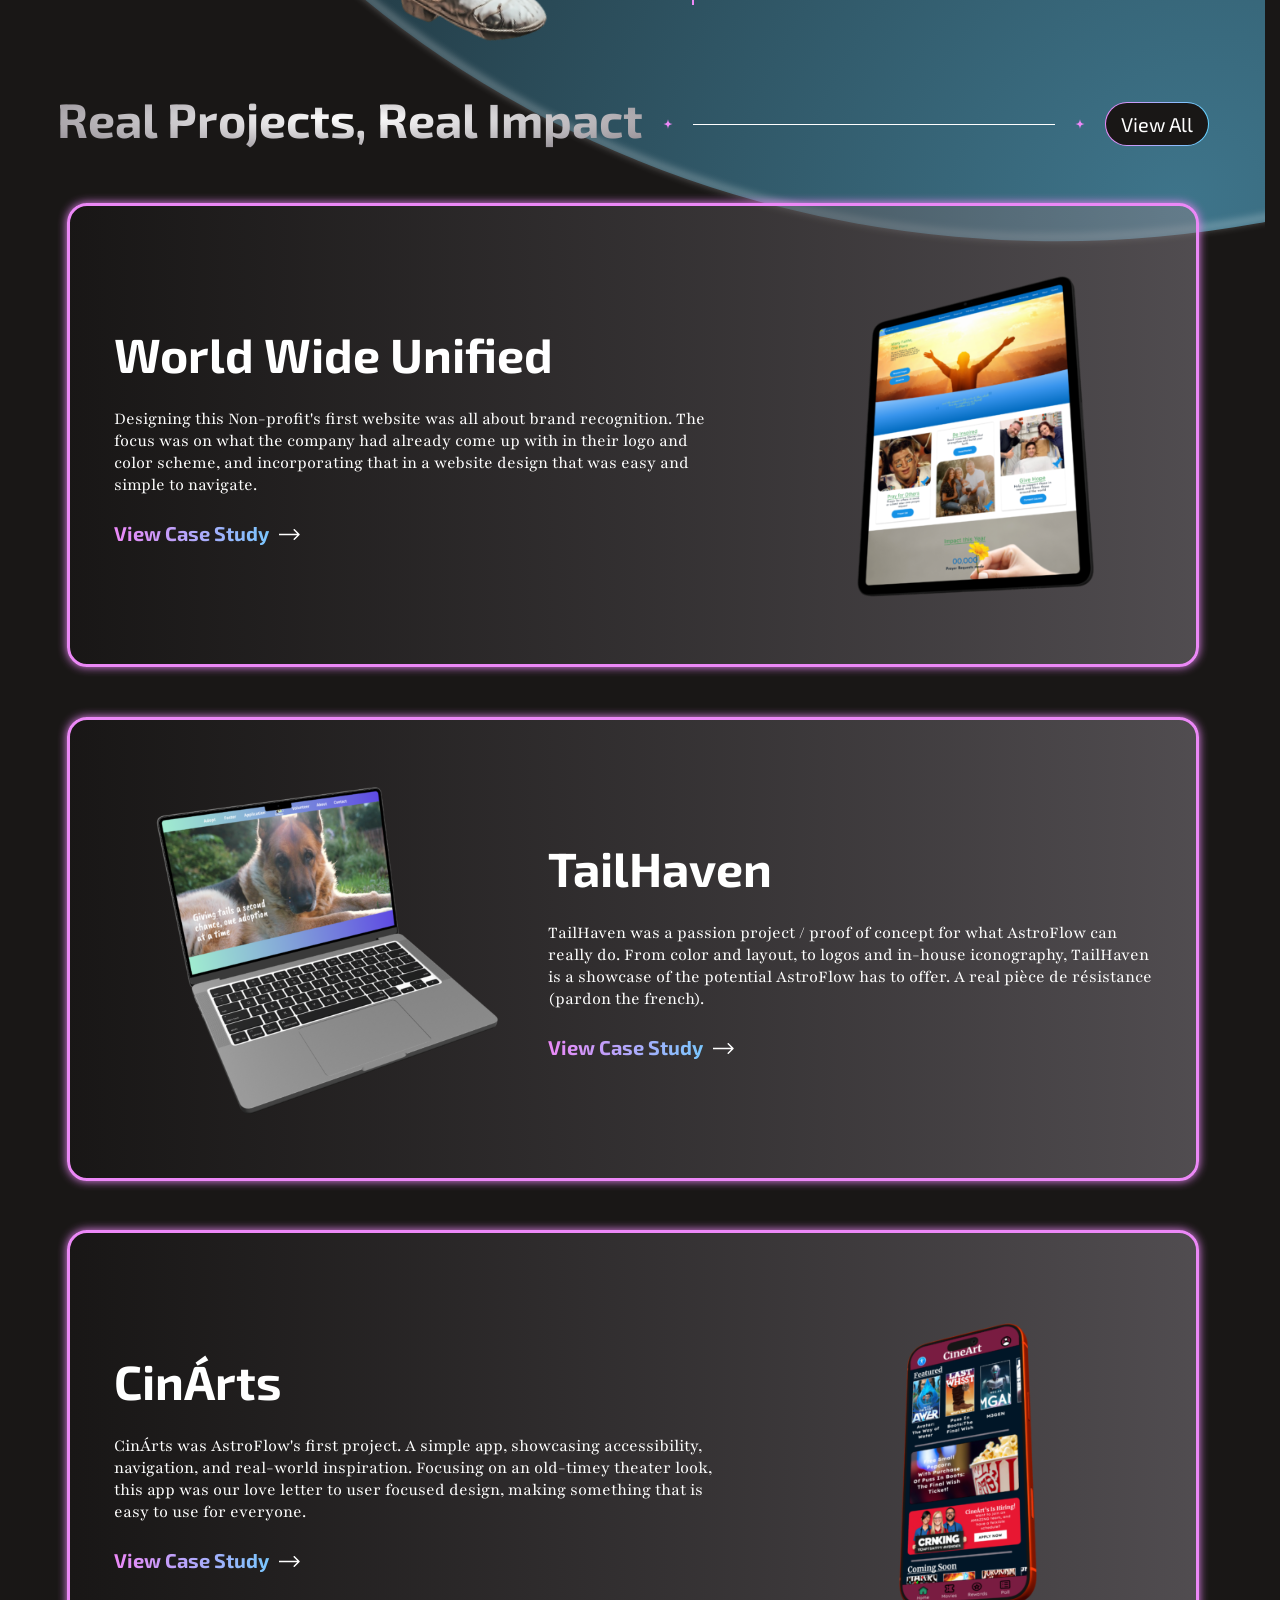
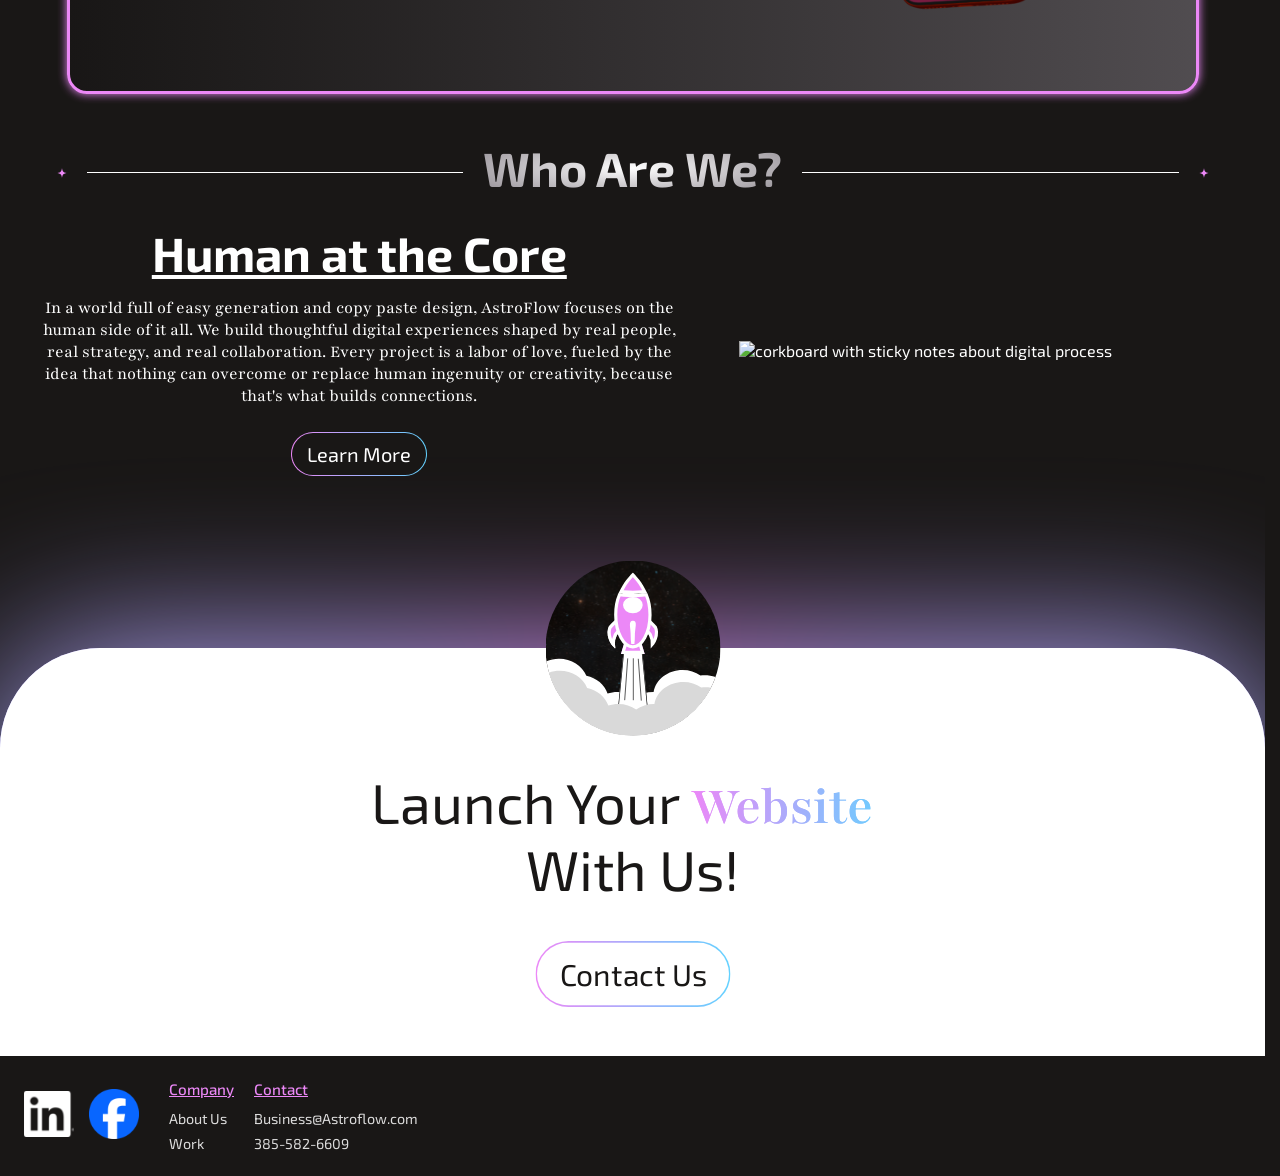
==== commit 1b821fa2: "Case Studies and Work Page Updates" ====
--- a/index.html
+++ b/index.html
@@ -288,7 +288,7 @@
                 <div class="project-text">
                     <h3>World Wide Unified</h3>
                     <p>Designing this Non-profit's first website was all about brand recognition. The focus was on what the company had already come up with in their logo and color scheme, and incorporating that in a website design that was easy and simple to navigate.</p>
-                    <a href="#" class="text-link">View Case Study <img src="Images/arrow2.svg" alt="" /></a>
+                    <a href="case-study-wwu.html" class="text-link">View Case Study <img src="Images/arrow2.svg" alt="" /></a>
                 </div>
                 <img src="Images/wwu.svg" class="project-img" alt="World Wide Unified project preview" />
             </div>
@@ -298,7 +298,7 @@
                 <div class="project-text">
                     <h3>TailHaven</h3>
                     <p>TailHaven was a passion project / proof of concept for what AstroFlow can really do. From color and layout, to logos and in-house iconography, TailHaven is a showcase of the potential AstroFlow has to offer. A real pi&egrave;ce de r&eacute;sistance (pardon the french).</p>
-                    <a href="#" class="text-link">View Case Study <img src="Images/arrow2.svg" alt="" /></a>
+                    <a href="case-study-tailhaven.html" class="text-link">View Case Study <img src="Images/arrow2.svg" alt="" /></a>
                 </div>
             </div>
 
@@ -306,7 +306,7 @@
                 <div class="project-text">
                     <h3>Cin&Aacute;rts</h3>
                     <p>Cin&Aacute;rts was AstroFlow's first project. A simple app, showcasing accessibility, navigation, and real-world inspiration. Focusing on an old-timey theater look, this app was our love letter to user focused design, making something that is easy to use for everyone.</p>
-                    <a href="#" class="text-link">View Case Study <img src="Images/arrow2.svg" alt="" /></a>
+                    <a href="case-study-cinearts.html" class="text-link">View Case Study <img src="Images/arrow2.svg" alt="" /></a>
                 </div>
                 <img src="Images/cine.svg" class="project-img" alt="CineArts project preview" />
             </div>
--- a/styles.css
+++ b/styles.css
@@ -54,6 +54,7 @@
 }
 
 main {
+    position: relative;
     flex: 1;
 }
 
@@ -741,7 +742,7 @@
     font-size: 1.125rem;
 }
 
-a.text-link {
+.text-link {
     font-family: 'Exo 2', sans-serif;
     font-size: 1.25rem;
     font-weight: 700;
@@ -797,8 +798,12 @@
     overflow: hidden;
     opacity: 0;
     translate: 0 40px;
-    transition: opacity 0.9s ease-out, translate 0.9s ease-out, transform 0.3s ease, box-shadow 0.3s ease;
+    transition: opacity 0.5s ease-out, translate 0.5s ease-out, transform 0.3s ease, box-shadow 0.3s ease;
     will-change: opacity, translate;
+}
+
+.work-card.is-clickable {
+    cursor: pointer;
 }
 
 .work-card.is-visible {
@@ -873,6 +878,334 @@
     transform-origin: left center;
 }
 
+/* ---------- Services page ---------- */
+.services-header {
+    display: flex;
+    flex-direction: column;
+    align-items: center;
+    text-align: center;
+    max-width: 700px;
+    margin: 60px auto 0;
+    padding: 0 24px;
+}
+
+.services-header h4 {
+    margin-bottom: 20px;
+}
+
+.services-header h6 {
+    font-family: 'Playfair', serif;
+}
+
+.services-header p:not(.eyebrow) {
+    max-width: 560px;
+}
+
+.pricing-grid {
+    display: grid;
+    grid-template-columns: repeat(5, minmax(0, 1fr));
+    justify-content: center;
+    gap: 32px;
+    max-width: 1600px;
+    margin: 60px auto;
+    padding: 0 40px;
+}
+
+.price-card {
+    display: flex;
+    flex-direction: column;
+    align-items: center;
+    justify-content: flex-start;
+    text-align: center;
+    min-width: 0;
+    gap: 6px;
+    padding: 32px 32px 12px 32px;
+    border-radius: 20px;
+    border: 3px solid var(--gray);
+    background-color: var(--black);
+    transition: transform 0.3s ease, box-shadow 0.3s ease, border-color 0.3s ease;
+}
+
+@media (hover: hover) {
+    .price-card:hover {
+        transform: scale(1.05);
+        border-color: var(--primary-color);
+        box-shadow: 0 0 20px var(--primary-color);
+    }
+}
+
+.price-card-icon {
+    align-self: center;
+    width: 80%;
+    height: auto;
+    margin-bottom: 4px;
+}
+
+.price-card-number {
+    color: var(--primary-color);
+    font-size: 1.5rem;
+    font-weight: 700;
+}
+
+.price-card-title {
+    display: flex;
+    align-items: center;
+    justify-content: center;
+    width: 100%;
+    overflow-wrap: break-word;
+}
+
+.price-card-label {
+    color: var(--gray);
+}
+
+.price-card-price {
+    font-weight: 700;
+}
+
+.price-card-content {
+    display: flex;
+    flex-direction: column;
+    align-items: center;
+    justify-content: center;
+    gap: 12px;
+    width: 100%;
+    margin: 16px 0;
+}
+
+.price-card-divider {
+    display: block;
+    width: 100%;
+    height: 1px;
+    background-color: var(--gray);
+    opacity: 0.4;
+}
+
+.price-card-list {
+    display: flex;
+    flex-direction: column;
+    align-items: flex-start;
+    justify-content: flex-start;
+    text-align: left;
+    width: fit-content;
+    max-width: 100%;
+    min-width: 80%;
+    overflow: wrap;
+    padding: 0 12px;
+    margin: 16px 0 24px 0;
+    gap: 8px;
+    list-style: none;
+    font-family: 'Playfair', serif;
+    font-size: 1.125rem;
+}
+
+.price-card-list li {
+    max-width: 100%;
+    min-width: 0;
+    padding-left: 20px;
+    position: relative;
+}
+
+.price-card-list li::before {
+    content: "\2726";
+    position: absolute;
+    left: 0;
+    color: var(--primary-color);
+}
+
+.price-card .text-link {
+    margin-top: auto;
+    min-height: 3em;
+    line-height: 1.2;
+    text-align: center;
+}
+
+.services-cta {
+    display: flex;
+    justify-content: center;
+    background-color: var(--white);
+    color: var(--black);
+    margin: 60px 0;
+    padding: 0px 60px;
+    align-items: center;
+    gap: 40px;
+}
+
+.section-heading.first {
+    margin-top: 0px;
+    margin-bottom: 40px;
+}
+
+.services-cta-content {
+    display: flex;
+    flex-direction: column;
+    align-items: center;
+    gap: 24px;
+    height: 80%;
+    max-width: 700px;
+    overflow: wrap;
+}
+
+.services-cta.shuttle-cta {
+    gap: 50px;
+    margin-bottom: 0px;
+}
+
+.services-cta .shuttle {
+    margin: 105px 0;
+}
+
+.operate {
+    max-width: 1100px;
+    margin: 0 auto 60px;
+    padding: 0 clamp(12px, 3vw, 24px);
+}
+
+.operate-header {
+    display: flex;
+    flex-direction: column;
+    align-items: center;
+    text-align: center;
+    max-width: 640px;
+    margin: 0 auto;
+}
+
+.operate-header h4 {
+    margin-bottom: 16px;
+}
+
+.operate-header h6 {
+    font-family: 'Playfair', serif;
+    max-width: 560px;
+}
+
+.operate-path {
+    position: relative;
+    display: flex;
+    flex-direction: column;
+    margin-top: clamp(36px, 6vw, 70px);
+    padding: 20px 0;
+}
+
+.operate-path::before {
+    content: "";
+    position: absolute;
+    top: 0;
+    bottom: 0;
+    left: 50%;
+    width: 2px;
+    transform: translateX(-50%);
+    background: repeating-linear-gradient(
+        to bottom,
+        var(--primary-color) 0 10px,
+        transparent 10px 22px
+    );
+    opacity: 0.6;
+}
+
+.operate-step {
+    position: relative;
+    display: flex;
+    align-items: center;
+    min-height: clamp(110px, 17vw, 170px);
+}
+
+.operate-step:nth-child(odd) .operate-card {
+    margin-right: auto;
+}
+
+.operate-step:nth-child(even) .operate-card {
+    margin-left: auto;
+}
+
+.operate-marker {
+    position: absolute;
+    top: 50%;
+    left: 50%;
+    transform: translate(-50%, -50%);
+    display: flex;
+    align-items: center;
+    justify-content: center;
+    width: clamp(34px, 6vw, 64px);
+    height: clamp(34px, 6vw, 64px);
+    border-radius: 50%;
+    background-color: var(--black);
+    border: 3px solid var(--secondary-color);
+    color: var(--secondary-color);
+    font-family: 'Exo 2', sans-serif;
+    font-weight: 700;
+    font-size: clamp(0.7rem, 1.7vw, 1.25rem);
+    box-shadow: 0 0 18px rgba(99, 210, 255, 0.45);
+    z-index: 2;
+}
+
+.operate-card {
+    position: relative;
+    width: calc(50% - clamp(12px, 5vw, 70px));
+    min-height: clamp(140px, 21vw, 220px);
+    display: flex;
+    flex-direction: column;
+    gap: clamp(6px, 1.2vw, 12px);
+    padding: clamp(12px, 2.2vw, 24px) clamp(12px, 2.6vw, 28px);
+    border-radius: clamp(10px, 1.8vw, 20px);
+    border: 3px solid var(--gray);
+    background-color: var(--black);
+}
+
+.operate-card-top {
+    display: flex;
+    align-items: center;
+    gap: clamp(8px, 1.6vw, 16px);
+}
+
+.operate-icon-slot {
+    --icon-h: clamp(100px, 20vw, 203px);
+    position: relative;
+    display: flex;
+    align-items: center;
+    justify-content: center;
+    width: clamp(30px, 6vw, 62px);
+    height: clamp(30px, 6vw, 62px);
+    flex-shrink: 0;
+}
+
+.operate-icon-slot img {
+    position: absolute;
+    top: 50%;
+    left: 50%;
+    width: auto;
+    height: var(--icon-h);
+    transform: translate(-50%, -50%);
+}
+
+/* These icons' artwork isn't centered in their own viewBox, so nudge
+   them to line up visually with the ones that are. Offsets are
+   proportional to --icon-h so they stay correct at every size. */
+.operate-icon-slot img[src$="road.svg"] {
+    transform: translate(calc(-50% - var(--icon-h) * 0.0764), -50%);
+}
+
+.operate-icon-slot img[src$="build.svg"] {
+    transform: translate(calc(-50% + var(--icon-h) * 0.0493), -50%);
+}
+
+.operate-icon-slot img[src$="review.svg"] {
+    transform: translate(calc(-50% - var(--icon-h) * 0.0714), -50%);
+}
+
+.operate-card h5 {
+    font-family: 'Playfair', serif;
+    font-size: clamp(2rem, 4vw, 2.15rem);
+}
+
+.operate-card p {
+    display: flex;
+    align-items: center;
+    flex: 1;
+    color: var(--white);
+    font-size: 1.125rem;
+}
+
 /* ---------- About teaser ---------- */
 .about-teaser {
     display: flex;
@@ -917,6 +1250,127 @@
 .about-img {
     width: 525px;
     height: 350px;
+}
+
+/* ---------- About page ---------- */
+.founder {
+    display: flex;
+    align-items: center;
+    justify-content: center;
+    gap: 80px;
+    max-width: 1600px;
+    margin: 60px auto;
+    padding: 0 24px;
+}
+
+.founder-photo {
+    display: flex;
+    align-items: center;
+    justify-content: center;
+    flex-shrink: 0;
+    width: 320px;
+    height: 320px;
+    border-radius: 50%;
+    border: 2px dashed var(--gray);
+    background-color: color-mix(in srgb, var(--white) 6%, transparent);
+    text-align: center;
+    padding: 24px;
+}
+
+.founder-photo-label {
+    color: var(--gray);
+    font-family: 'Exo 2', sans-serif;
+    text-transform: uppercase;
+    letter-spacing: 1px;
+    font-size: 14px;
+}
+
+.founder-text {
+    max-width: 640px;
+}
+
+.founder-text h3 {
+    font-size: 48px;
+    margin-top: 4px;
+    margin-bottom: 4px;
+}
+
+.founder-title {
+    color: var(--primary-color);
+    font-family: 'Exo 2', sans-serif;
+    font-weight: 700;
+    margin-bottom: 16px;
+}
+
+.founder-bio {
+    margin-bottom: 20px;
+}
+
+.principles {
+    max-width: 1600px;
+    margin: 60px auto;
+    padding: 0 24px;
+}
+
+.principles-header {
+    text-align: center;
+    max-width: 700px;
+    margin: 0 auto 50px;
+}
+
+.principles-header .eyebrow {
+    justify-content: center;
+}
+
+.principles-header h2 {
+    font-family: 'Playfair', serif;
+    font-size: 2.25rem;
+    color: var(--white);
+}
+
+.principles-grid {
+    display: flex;
+    justify-content: center;
+    gap: 48px;
+    flex-wrap: wrap;
+}
+
+.principle-card {
+    display: flex;
+    flex-direction: column;
+    align-items: center;
+    text-align: center;
+    max-width: 340px;
+}
+
+.principle-icon {
+    position: relative;
+    width: 64px;
+    height: 64px;
+    margin-bottom: 12px;
+}
+
+.principle-icon img {
+    position: absolute;
+    top: 50%;
+    left: 50%;
+    width: 220px;
+    height: 220px;
+    transform: translate(-50%, -50%);
+}
+
+.principle-card h3 {
+    font-size: 1.6rem;
+    color: var(--white);
+}
+
+.principle-card .step-underline {
+    margin-left: auto;
+    margin-right: auto;
+}
+
+.principle-card p {
+    color: var(--white);
 }
 
 /* ---------- CTA ---------- */
@@ -1053,6 +1507,10 @@
         linear-gradient(transparent, transparent) padding-box,
         linear-gradient(to right, var(--primary-color), var(--secondary-color)) border-box;
     transition: background 0.3s ease;
+}
+
+.services-cta .nrml-btn.light {
+    transform: none;
 }
 
 /* ---------- Footer ---------- */
@@ -1476,6 +1934,760 @@
     opacity: 0.9;
 }
 
+/* ---------- Case study ---------- */
+.case-divider {
+    margin-top: clamp(40px, calc(40px + (100vw - 1280px) * 0.0625), 80px);
+    margin-bottom: clamp(40px, calc(40px + (100vw - 1280px) * 0.0625), 80px);
+}
+
+.case-panel {
+    width: fit-content;
+    background-color: var(--white);
+    padding: 30px;
+}
+
+.case-panel h4,
+.case-panel h5,
+.case-panel h6,
+.case-panel p {
+    color: var(--black);
+}
+
+.case-panel .eyebrow {
+    color: var(--primary-color);
+}
+
+.case-panel .case-tag {
+    color: var(--black);
+}
+
+.case-panel .case-list-title,
+.case-panel .case-list li {
+    color: var(--black);
+}
+
+.case-lists {
+    display: flex;
+    flex-wrap: nowrap;
+    gap: 28px;
+    margin-top: 24px;
+    min-width: 0;
+}
+
+.case-list-group {
+    flex-shrink: 0;
+    min-width: 0;
+}
+
+.case-list-group:nth-child(2) {
+    flex-shrink: 1;
+}
+
+.case-list-title {
+    font-family: 'Exo 2', sans-serif;
+    font-weight: 700;
+    margin-bottom: 8px;
+    overflow-wrap: break-word;
+}
+
+.case-list {
+    list-style: none;
+    padding-left: 0;
+}
+
+.case-list li {
+    display: flex;
+    align-items: center;
+    gap: 10px;
+    font-family: 'Playfair', serif;
+    font-size: 20px;
+    margin-bottom: 6px;
+    overflow-wrap: anywhere;
+}
+
+.case-list li::before {
+    content: "";
+    width: 10px;
+    height: 10px;
+    flex-shrink: 0;
+    background-image: url("Images/hr_star.svg");
+    background-size: contain;
+    background-repeat: no-repeat;
+}
+
+.case-back {
+    position: absolute;
+    top: 24px;
+    left: 24px;
+    z-index: 5;
+}
+
+.case-hero {
+    display: flex;
+    align-items: center;
+    justify-content: center;
+    gap: 60px;
+    margin: min(140px, 7.2917vw) 0 0;
+    padding: 10px 24px;
+}
+
+.case-hero-content {
+    flex: 0 1 auto;
+    min-width: 610px;
+    max-width: min(864px, 45vw);
+    border-radius: 25px;
+    padding: clamp(24px, calc(24px + (100vw - 1280px) * 0.0375), 48px);
+}
+
+.case-hero-content h4 {
+    margin-bottom: 14px;
+}
+
+.case-summary {
+    max-width: 480px;
+    margin-bottom: 30px;
+}
+
+.case-meta {
+    display: flex;
+    gap: 40px;
+}
+
+.case-meta-item {
+    display: flex;
+    flex-direction: column;
+    gap: 4px;
+}
+
+.case-panel .case-meta-item h6 {
+    font-family: 'Exo 2', sans-serif;
+    letter-spacing: 1px;
+    text-transform: uppercase;
+    font-weight: 400;
+    color: color-mix(in srgb, var(--gray), black 30%);
+}
+
+.case-panel .case-meta-item h5 {
+    font-family: 'Exo 2', sans-serif;
+    font-weight: 700;
+    color: var(--black);
+}
+
+.case-hero-content .case-meta-item h6 {
+    font-weight: 700;
+}
+
+.case-hero-content .case-meta-item h5 {
+    font-weight: 400;
+}
+
+.case-tags {
+    display: flex;
+    flex-wrap: wrap;
+    gap: 12px;
+    list-style: none;
+}
+
+.case-tag {
+    padding: 6px 16px;
+    border-radius: 50px;
+    border: 1px solid var(--primary-color);
+    font-family: 'Exo 2', sans-serif;
+    font-size: 20px;
+    color: var(--white);
+}
+
+.case-hero-image {
+    flex: 0 1 auto;
+    min-width: 0;
+    height: min(400px, 20.8333vw);
+    overflow: hidden;
+}
+
+.case-hero-image img {
+    display: block;
+    width: auto;
+    height: min(600px, 31.25vw);
+    margin-top: max(-100px, -5.2083vw);
+}
+
+.case-hero-image--overflow {
+    overflow: visible;
+}
+
+.case-client {
+    display: flex;
+    align-items: center;
+    justify-content: center;
+    max-width: min(1270px, calc(100% - 160px));
+    margin: 0 auto;
+    gap: 140px;
+    padding: 0 12px;
+}
+
+.case-client > .case-panel {
+    border-radius: 25px;
+    padding: clamp(24px, calc(24px + (100vw - 1280px) * 0.0375), 48px);
+}
+
+.case-client-logo-box {
+    display: flex;
+    align-items: center;
+    justify-content: center;
+    flex-shrink: 0;
+    width: 420px;
+    height: 320px;
+}
+
+.case-client-logo {
+    display: block;
+    width: auto;
+    height: auto;
+    max-width: 100%;
+    max-height: 100%;
+}
+
+.case-client-logo--rounded {
+    border-radius: 6px;
+}
+
+.case-client-text {
+    max-width: 640px;
+    margin-top: 12px;
+    margin-bottom: 24px;
+}
+
+.case-client-boxes {
+    display: flex;
+    justify-content: center;
+    flex-wrap: wrap;
+    max-width: 1270px;
+    margin: 60px auto 0;
+    gap: 40px;
+    padding: 0 24px;
+}
+
+.case-box {
+    flex: 1 1 0;
+    min-width: 200px;
+    border-radius: 25px;
+    padding: 16px;
+    text-align: center;
+}
+
+.case-box h6 {
+    margin-bottom: 12px;
+    text-decoration: underline;
+}
+
+.case-brief {
+    display: flex;
+    justify-content: center;
+    padding: 0 24px;
+}
+
+.case-brief-panel {
+    display: flex;
+    align-items: stretch;
+    width: 100vw;
+    margin-left: calc(50% - 50vw);
+    margin-right: calc(50% - 50vw);
+    padding: 50px 100px;
+    gap: 32px;
+}
+
+.case-brief-item {
+    display: flex;
+    flex-direction: column;
+    align-items: center;
+    flex: 1 1 0;
+    min-width: 200px;
+    text-align: center;
+}
+
+.case-brief-item .step-underline {
+    margin-left: auto;
+    margin-right: auto;
+}
+
+.case-brief-item p {
+    max-width: 320px;
+}
+
+.case-brief-divider {
+    display: flex;
+    flex-direction: column;
+    align-items: center;
+    gap: 10px;
+    flex-shrink: 0;
+}
+
+.case-brief-divider-line {
+    flex: 1;
+    width: 1px;
+    background-color: var(--gray);
+}
+
+.case-hotspots {
+    padding: 0 24px;
+}
+
+.case-hotspots-header {
+    width: 100%;
+    max-width: min(1500px, calc(100% - 80px));
+    margin: 0 auto;
+}
+
+.case-hotspots-intro {
+    max-width: 560px;
+    margin-top: 4px;
+}
+
+.hotspot-block {
+    margin-top: 50px;
+}
+
+.hotspot-image {
+    position: relative;
+}
+
+.hotspot-image img {
+    display: block;
+    width: 100%;
+    height: auto;
+    border-radius: 16px;
+    border: 3px solid var(--primary-color);
+    box-shadow: 0 0 10px var(--primary-color);
+}
+
+.hotspot {
+    position: absolute;
+    width: 26px;
+    height: 26px;
+    translate: -50% -50%;
+    border-radius: 50%;
+    border: 2px solid var(--white);
+    background: color-mix(in srgb, var(--primary-color) 80%, transparent);
+    box-shadow: 0 0 12px var(--primary-color);
+    cursor: pointer;
+    padding: 0;
+    animation: hotspot-pulse 2.4s ease-in-out infinite;
+    z-index: 2;
+}
+
+@keyframes hotspot-pulse {
+    0%, 100% { scale: 1; box-shadow: 0 0 8px var(--primary-color); }
+    50% { scale: 1.15; box-shadow: 0 0 18px var(--primary-color); }
+}
+
+.hotspot:hover,
+.hotspot:focus-visible {
+    animation-play-state: paused;
+    box-shadow: 0 0 18px var(--primary-color);
+}
+
+.hotspot-popup {
+    position: absolute;
+    bottom: calc(100% + 16px);
+    left: 50%;
+    translate: -50% 6px;
+    width: max-content;
+    max-width: clamp(260px, calc(260px + (100vw - 1280px) * 0.125), 340px);
+    padding: clamp(10px, calc(10px + (100vw - 1280px) * 0.00625), 14px) clamp(12px, calc(12px + (100vw - 1280px) * 0.00625), 16px);
+    border-radius: 12px;
+    border: 1px solid var(--primary-color);
+    background-color: var(--black);
+    box-shadow: 0 0 14px var(--primary-color);
+    text-align: left;
+    opacity: 0;
+    pointer-events: none;
+    transition: opacity 0.25s ease, translate 0.25s ease;
+    z-index: 3;
+}
+
+.hotspot-popup::after {
+    content: "";
+    position: absolute;
+    top: 100%;
+    left: 50%;
+    translate: -50% 0;
+    width: 10px;
+    height: 10px;
+    background-color: var(--black);
+    border-right: 1px solid var(--primary-color);
+    border-bottom: 1px solid var(--primary-color);
+    transform: translateY(-50%) rotate(45deg);
+}
+
+.hotspot:hover .hotspot-popup,
+.hotspot:focus-visible .hotspot-popup,
+.hotspot.is-open .hotspot-popup {
+    opacity: 1;
+    translate: -50% 0;
+    pointer-events: auto;
+}
+
+.hotspot-popup--edge-left {
+    left: 0;
+    translate: 0 6px;
+}
+
+.hotspot:hover .hotspot-popup--edge-left,
+.hotspot:focus-visible .hotspot-popup--edge-left,
+.hotspot.is-open .hotspot-popup--edge-left {
+    translate: 0 0;
+}
+
+.hotspot-popup--edge-left::after {
+    left: 8px;
+    translate: 0 0;
+}
+
+.hotspot-popup--edge-right {
+    left: auto;
+    right: 0;
+    translate: 0 6px;
+}
+
+.hotspot:hover .hotspot-popup--edge-right,
+.hotspot:focus-visible .hotspot-popup--edge-right,
+.hotspot.is-open .hotspot-popup--edge-right {
+    translate: 0 0;
+}
+
+.hotspot-popup--edge-right::after {
+    left: auto;
+    right: 8px;
+    translate: 0 0;
+}
+
+.hotspot-popup strong {
+    display: block;
+    margin-bottom: 12px;
+    font-family: 'Exo 2', sans-serif;
+    font-size: 20px;
+    color: var(--primary-color);
+}
+
+.hotspot-popup p {
+    color: var(--white);
+}
+
+.design-detail-grid {
+    display: flex;
+    align-items: flex-start;
+    gap: 24px;
+    width: 100%;
+    max-width: min(1500px, calc(100% - 80px));
+    margin: 30px auto 0;
+}
+
+.design-detail-col {
+    display: flex;
+    flex-direction: column;
+    flex: 1 1 0;
+    min-width: 260px;
+    gap: 24px;
+}
+
+.color-swatch {
+    display: flex;
+    height: 438px;
+    border-radius: 16px;
+    overflow: hidden;
+}
+
+.swatch-60 {
+    display: flex;
+    align-items: center;
+    justify-content: center;
+    flex: 6;
+}
+
+.swatch-60 h5 {
+    text-align: center;
+}
+
+.swatch-stack {
+    display: flex;
+    flex-direction: column;
+    flex: 4;
+}
+
+.swatch-30 {
+    display: flex;
+    align-items: center;
+    justify-content: center;
+    flex: 3;
+}
+
+.swatch-30 h5 {
+    text-align: center;
+}
+
+.swatch-10 {
+    display: flex;
+    align-items: center;
+    justify-content: center;
+    flex: 1;
+}
+
+.swatch-10 h5 {
+    text-align: center;
+}
+
+/* World Wide Unified swatch colors */
+.swatch-60.wwu {
+    background-color: #1592E6;
+}
+
+.swatch-60.wwu h5 {
+    color: color-mix(in srgb, #1592E6 35%, black);
+}
+
+.swatch-30.wwu {
+    background-color: #88C2FC;
+}
+
+.swatch-30.wwu h5 {
+    color: color-mix(in srgb, #88C2FC 35%, black);
+}
+
+.swatch-10.wwu {
+    background-color: #299645;
+}
+
+.swatch-10.wwu h5 {
+    color: color-mix(in srgb, #299645 35%, black);
+}
+
+/* TailHaven swatch colors */
+.swatch-60.tailhaven {
+    background-color: #5E4AE3;
+}
+
+.swatch-60.tailhaven h5 {
+    color: color-mix(in srgb, #5E4AE3 35%, black);
+}
+
+.swatch-30.tailhaven {
+    background-color: #A0ECD0;
+}
+
+.swatch-30.tailhaven h5 {
+    color: color-mix(in srgb, #A0ECD0 35%, black);
+}
+
+.swatch-10.tailhaven {
+    background-color: #FFD166;
+}
+
+.swatch-10.tailhaven h5 {
+    color: color-mix(in srgb, #FFD166 35%, black);
+}
+
+/* CineArts swatch colors */
+.swatch-60.cinearts {
+    background-color: #791C41;
+}
+
+.swatch-60.cinearts h5 {
+    color: color-mix(in srgb, #791C41 35%, white);
+}
+
+.swatch-30.cinearts {
+    background-color: #A98557;
+}
+
+.swatch-30.cinearts h5 {
+    color: color-mix(in srgb, #A98557 35%, black);
+}
+
+.swatch-10.cinearts {
+    background-color: #26966D;
+}
+
+.swatch-10.cinearts h5 {
+    color: color-mix(in srgb, #26966D 35%, black);
+}
+
+.design-detail-photo {
+    position: relative;
+    width: 100%;
+}
+
+.design-detail-photo-split {
+    display: flex;
+    flex-direction: column;
+    gap: 24px;
+}
+
+.design-detail-photo-split .design-detail-photo {
+    flex: 1 1 0;
+    min-width: 0;
+}
+
+.design-detail-photo img {
+    display: block;
+    width: 100%;
+    object-fit: cover;
+    border-radius: 10px;
+}
+
+.font-sample-box {
+    display: flex;
+    flex-direction: column;
+    min-height: 438px;
+    border: 1px solid var(--gray);
+    border-radius: 16px;
+    overflow: hidden;
+    background-color: color-mix(in srgb, var(--white) 8%, transparent);
+}
+
+.font-sample-title {
+    padding: 12px 24px;
+}
+
+.font-sample-title h5 {
+    font-family: 'Exo 2', sans-serif;
+    letter-spacing: 1px;
+    text-transform: uppercase;
+    margin-bottom: 4px;
+}
+
+.font-sample-title-divider {
+    display: flex;
+    align-items: center;
+    gap: 10px;
+    padding: 0 24px;
+}
+
+.font-sample-title-divider-line {
+    flex: 1;
+    height: 1px;
+    background-color: var(--gray);
+}
+
+.font-sample-row {
+    display: flex;
+    flex: 1;
+}
+
+.font-sample {
+    flex: 1 1 0;
+    padding: 14px 24px;
+}
+
+.font-sample p {
+    font-size: clamp(14px, 0.9375vw, 16px);
+}
+
+.font-sample-inter h6,
+.font-sample-inter p {
+    font-family: 'Inter', sans-serif;
+}
+
+.font-sample-josefin h6,
+.font-sample-josefin p {
+    font-family: 'Josefin Sans', sans-serif;
+}
+
+.font-sample-lexend h6,
+.font-sample-lexend p {
+    font-family: 'Lexend Exa', sans-serif;
+}
+
+.font-sample-merriweather h6,
+.font-sample-merriweather p {
+    font-family: 'Merriweather', serif;
+}
+
+.font-sample-caveat h6,
+.font-sample-caveat p {
+    font-family: 'Caveat Brush', cursive;
+}
+
+.font-sample-opensans h6,
+.font-sample-opensans p {
+    font-family: 'Open Sans', sans-serif;
+}
+
+.font-sample-divider {
+    display: block;
+    width: 40px;
+    height: 2px;
+    margin: 10px 0 16px;
+    background-color: var(--gray);
+}
+
+.font-sample-box-divider {
+    display: flex;
+    flex-direction: column;
+    align-items: center;
+    gap: 10px;
+    flex-shrink: 0;
+    padding: 24px 0;
+}
+
+.font-sample-box-divider-line {
+    flex: 1;
+    width: 1px;
+    background-color: var(--gray);
+}
+
+.reveal,
+.reveal-left,
+.reveal-right,
+.reveal-scale {
+    opacity: 0;
+    transition: opacity 0.9s ease-out, translate 0.9s ease-out, scale 0.9s ease-out;
+}
+
+.reveal {
+    translate: 0 40px;
+}
+
+.reveal-left {
+    translate: -50px 0;
+}
+
+.reveal-right {
+    translate: 50px 0;
+}
+
+.reveal-scale {
+    scale: 0.85;
+}
+
+.reveal.is-visible,
+.reveal-left.is-visible,
+.reveal-right.is-visible,
+.reveal-scale.is-visible {
+    opacity: 1;
+    translate: 0 0;
+    scale: 1;
+}
+
+.case-box.reveal-scale:nth-child(2) {
+    transition-delay: 0.1s;
+}
+
+.case-box.reveal-scale:nth-child(3) {
+    transition-delay: 0.2s;
+}
+
+.case-brief-item.reveal:nth-child(3) {
+    transition-delay: 0.15s;
+}
+
+.case-brief-item.reveal:nth-child(5) {
+    transition-delay: 0.3s;
+}
+
+.design-detail-col.reveal-right {
+    transition-delay: 0.15s;
+}
+
 /* ---------- Responsive breakpoints ---------- */
 
 @media (max-width: 1280px) {
@@ -1708,7 +2920,7 @@
         font-size: 1.3rem;
     }
 
-    a.text-link {
+    .text-link {
         font-size: 1.5rem;
         gap: 12px;
     }
@@ -1800,6 +3012,7 @@
     .work-card {
         height: 480px;
     }
+
 }
 
 /* ---------- Tablet (max-width: 1280px) ---------- */
@@ -1931,6 +3144,10 @@
         margin: 50px auto;
     }
 
+    .section-heading.case-divider {
+        margin: 30px auto;
+    }
+
     .section-heading.two {
         margin-bottom: 0;
     }
@@ -1987,6 +3204,23 @@
         flex-shrink: 0;
     }
 
+    .founder {
+        gap: 48px;
+    }
+
+    .founder-photo {
+        width: 240px;
+        height: 240px;
+    }
+
+    .principles-grid {
+        gap: 32px;
+    }
+
+    .principle-card {
+        max-width: 280px;
+    }
+
     .cta {
         height: auto;
         padding-bottom: 60px;
@@ -2022,10 +3256,158 @@
     .work-end {
         margin: 40px auto 51px;
     }
+
+    .operate {
+        max-width: 100%;
+    }
+
+    /* Tablet uses a 3-per-row (3-2) layout; switch to flex so the
+       odd 5th card centers itself on its own row instead of
+       sticking to the grid's left column. */
+    .pricing-grid {
+        display: flex;
+        flex-wrap: wrap;
+        padding: 0 clamp(24px, 65px - 4.5vw, 56px);
+    }
+
+    .price-card {
+        flex: 0 0 calc((100% - 64px) / 3);
+    }
+
+    /* Give the CTA row breathing room top and bottom — the base
+       rule only pads left/right, which is fine on large screens
+       where the tall image sets the row's height, but at tablet
+       widths the wrapped text can become the tallest child and
+       ends up flush against the container edge without this. */
+    .services-cta {
+        padding: clamp(24px, 4vw, 40px) clamp(28px, 6vw, 40px);
+    }
+
+    .services-cta-img {
+        max-width: 320px;
+    }
+
+    .case-back {
+        top: 14px;
+    }
+
+    .case-hero {
+        flex-direction: column;
+        gap: 30px;
+        padding: 10px 32px;
+        margin-top: 50px;
+    }
+
+    .case-client-boxes {
+        padding: 0 32px;
+        gap: 20px;
+    }
+
+    .case-box {
+        padding: 22px 16px;
+    }
+
+    .case-brief {
+        padding: 0 32px;
+    }
+
+    .case-hero-content {
+        width: 100%;
+        min-width: 0;
+        max-width: 100%;
+    }
+
+    .case-lists {
+        flex-wrap: wrap;
+        row-gap: 16px;
+    }
+
+    .case-list-group {
+        flex-shrink: 1;
+        min-width: 140px;
+    }
+
+    .case-hero-image {
+        width: 100%;
+        height: auto;
+    }
+
+    .case-hero-image img {
+        width: 100%;
+        height: auto;
+        margin-top: 0;
+    }
+
+    .case-summary {
+        max-width: 100%;
+    }
+
+    .case-client {
+        flex-direction: column;
+        align-items: center;
+        gap: 40px;
+    }
+
+    .case-brief-panel {
+        flex-direction: column;
+        gap: 24px;
+        padding: 40px 48px;
+    }
+
+    .case-hotspots {
+        padding: 0 32px;
+    }
+
+    .hotspot {
+        width: 23px;
+        height: 23px;
+    }
+
+    .hotspot-popup {
+        max-width: min(300px, 85vw);
+    }
+
+    .hotspot-popup--edge-right {
+        left: auto;
+        right: 0;
+        translate: 0 6px;
+    }
+
+    .hotspot:hover .hotspot-popup--edge-right,
+    .hotspot:focus-visible .hotspot-popup--edge-right,
+    .hotspot.is-open .hotspot-popup--edge-right {
+        translate: 0 0;
+    }
+
+    .hotspot-popup--edge-right::after {
+        left: auto;
+        right: 8px;
+        translate: 0 0;
+    }
+
+    .case-brief-divider {
+        flex-direction: row;
+        width: 100%;
+    }
+
+    .case-brief-divider-line {
+        flex: 1;
+        width: auto;
+        height: 1px;
+    }
+
+    .design-detail-grid {
+        flex-direction: column;
+        max-width: 700px;
+    }
 }
 
 /* ---------- Phone (max-width: 600px) ----------- */
 @media (max-width: 600px) {
+    .case-back {
+        top: 10px;
+    }
+
     h1 { font-size: 48px; }
     h2 { font-size: 40px; }
     h3 { font-size: 32px; }
@@ -2137,7 +3519,7 @@
     }
 
     .eyebrow {
-        font-size: clamp(14px, 5cqw, 18px);
+        font-size: 18px;
     }
 
     .process-header h2 {
@@ -2149,7 +3531,7 @@
     }
 
     .step-content p {
-        font-size: clamp(15px, 4.8cqw, 18px);
+        font-size: 18px;
     }
 
     .section-heading {
@@ -2161,6 +3543,11 @@
         margin-bottom: 25px;
     }
 
+    .section-heading.case-divider {
+        margin-top: 30px;
+        margin-bottom: 20px;
+    }
+
 
     .section-heading h3 {
         font-size: 32px;
@@ -2207,7 +3594,7 @@
         font-size: 18px;
     }
 
-    a.text-link {
+    .text-link {
         font-size: 1.1rem;
     }
 
@@ -2240,6 +3627,40 @@
         font-size: 18px;
     }
 
+    .founder {
+        flex-direction: column;
+        text-align: center;
+        gap: 24px;
+        margin: 40px auto;
+    }
+
+    .founder-photo {
+        width: 200px;
+        height: 200px;
+    }
+
+    .founder-text {
+        max-width: 100%;
+    }
+
+    .principles {
+        margin: 40px auto;
+    }
+
+    .principles-header {
+        margin-bottom: 32px;
+    }
+
+    .principles-header h2 {
+        font-size: 1.9rem;
+    }
+
+    .principles-grid {
+        flex-direction: column;
+        align-items: center;
+        gap: 40px;
+    }
+
     .cta-icon {
         width: 100px;
     }
@@ -2278,6 +3699,106 @@
         padding: 0 20px;
     }
 
+    .case-hero,
+    .case-client,
+    .case-client-boxes,
+    .case-brief {
+        padding: 0 24px;
+    }
+
+    .case-hotspots {
+        padding: 0 28px;
+    }
+
+    .case-client {
+        flex-direction: column;
+        align-items: center;
+        gap: 20px;
+        max-width: 100%;
+    }
+
+    .case-client-logo-box {
+        width: 100%;
+        max-width: 280px;
+        height: auto;
+        aspect-ratio: 420 / 320;
+    }
+
+    .case-meta {
+        gap: 24px;
+    }
+
+    .case-brief-panel {
+        flex-direction: column;
+        gap: 24px;
+    }
+
+    .case-brief-divider {
+        flex-direction: row;
+        width: 100%;
+    }
+
+    .case-brief-divider-line {
+        flex: 1;
+        width: auto;
+        height: 1px;
+    }
+
+    .case-brief-panel {
+        padding: 32px 24px;
+    }
+
+    .case-client-boxes {
+        display: grid;
+        grid-template-columns: 1fr 1fr;
+        gap: 16px;
+    }
+
+    .case-box {
+        width: 100%;
+        min-width: 0;
+        padding: 20px 12px;
+    }
+
+    .case-box:nth-child(3) {
+        grid-column: 1 / -1;
+    }
+
+    .color-swatch {
+        height: 300px;
+    }
+
+    .font-sample-row {
+        flex-direction: column;
+        height: auto;
+    }
+
+    .font-sample-box-divider {
+        flex-direction: row;
+        width: 100%;
+        padding: 0 24px;
+    }
+
+    .font-sample-box-divider-line {
+        flex: 1;
+        width: auto;
+        height: 1px;
+    }
+
+    .hotspot-block {
+        margin-top: 34px;
+    }
+
+    .hotspot {
+        width: 20px;
+        height: 20px;
+    }
+
+    .hotspot-popup {
+        max-width: min(200px, 82vw);
+        padding: 12px 14px;
+    }
+
     .work-grid {
         grid-template-columns: 1fr;
         gap: 24px;
@@ -2298,6 +3819,51 @@
 
     .work-end .nrml-btn {
         transform: scale(1.15);
+    }
+
+    .services-header {
+        padding: 0 20px;
+    }
+
+    .pricing-grid {
+        gap: 24px;
+        margin: 40px auto;
+    }
+
+    .price-card {
+        padding: 12px;
+    }
+
+    .price-card li {
+        font-size: 16px;
+    }
+
+    /* Phone drops back to a 2-per-row (2-2-1) layout — 3 per row
+       gets too narrow to read comfortably at this width. */
+    .price-card {
+        flex: 0 0 calc((100% - 24px) / 2);
+    }
+
+    .services-cta {
+        flex-direction: column;
+        gap: 16px;
+        padding: 28px 32px;
+    }
+
+    .services-cta-img {
+        max-width: 260px;
+    }
+
+    .services-cta .shuttle {
+        margin: 0;
+    }
+
+    .operate {
+        margin-bottom: 80px;
+    }
+
+    .operate-header h6 {
+        max-width: 100%;
     }
 }
 
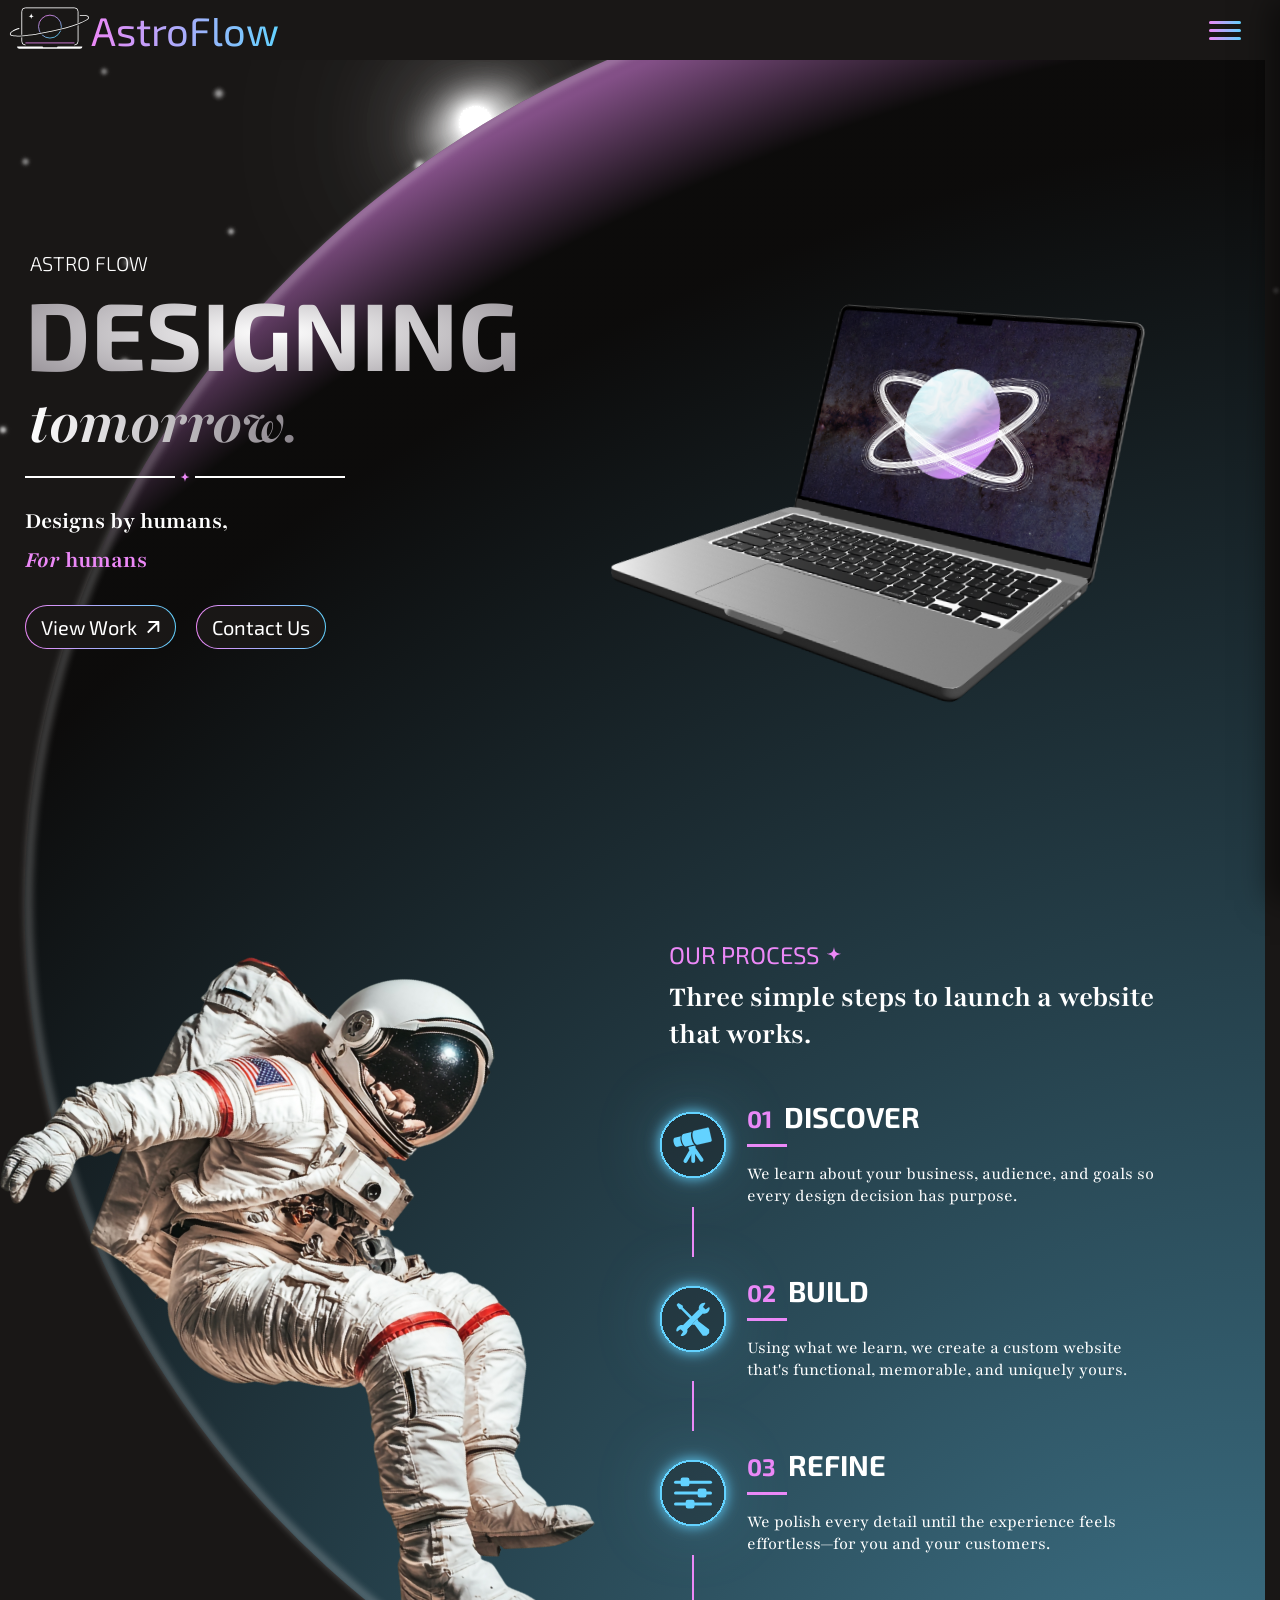
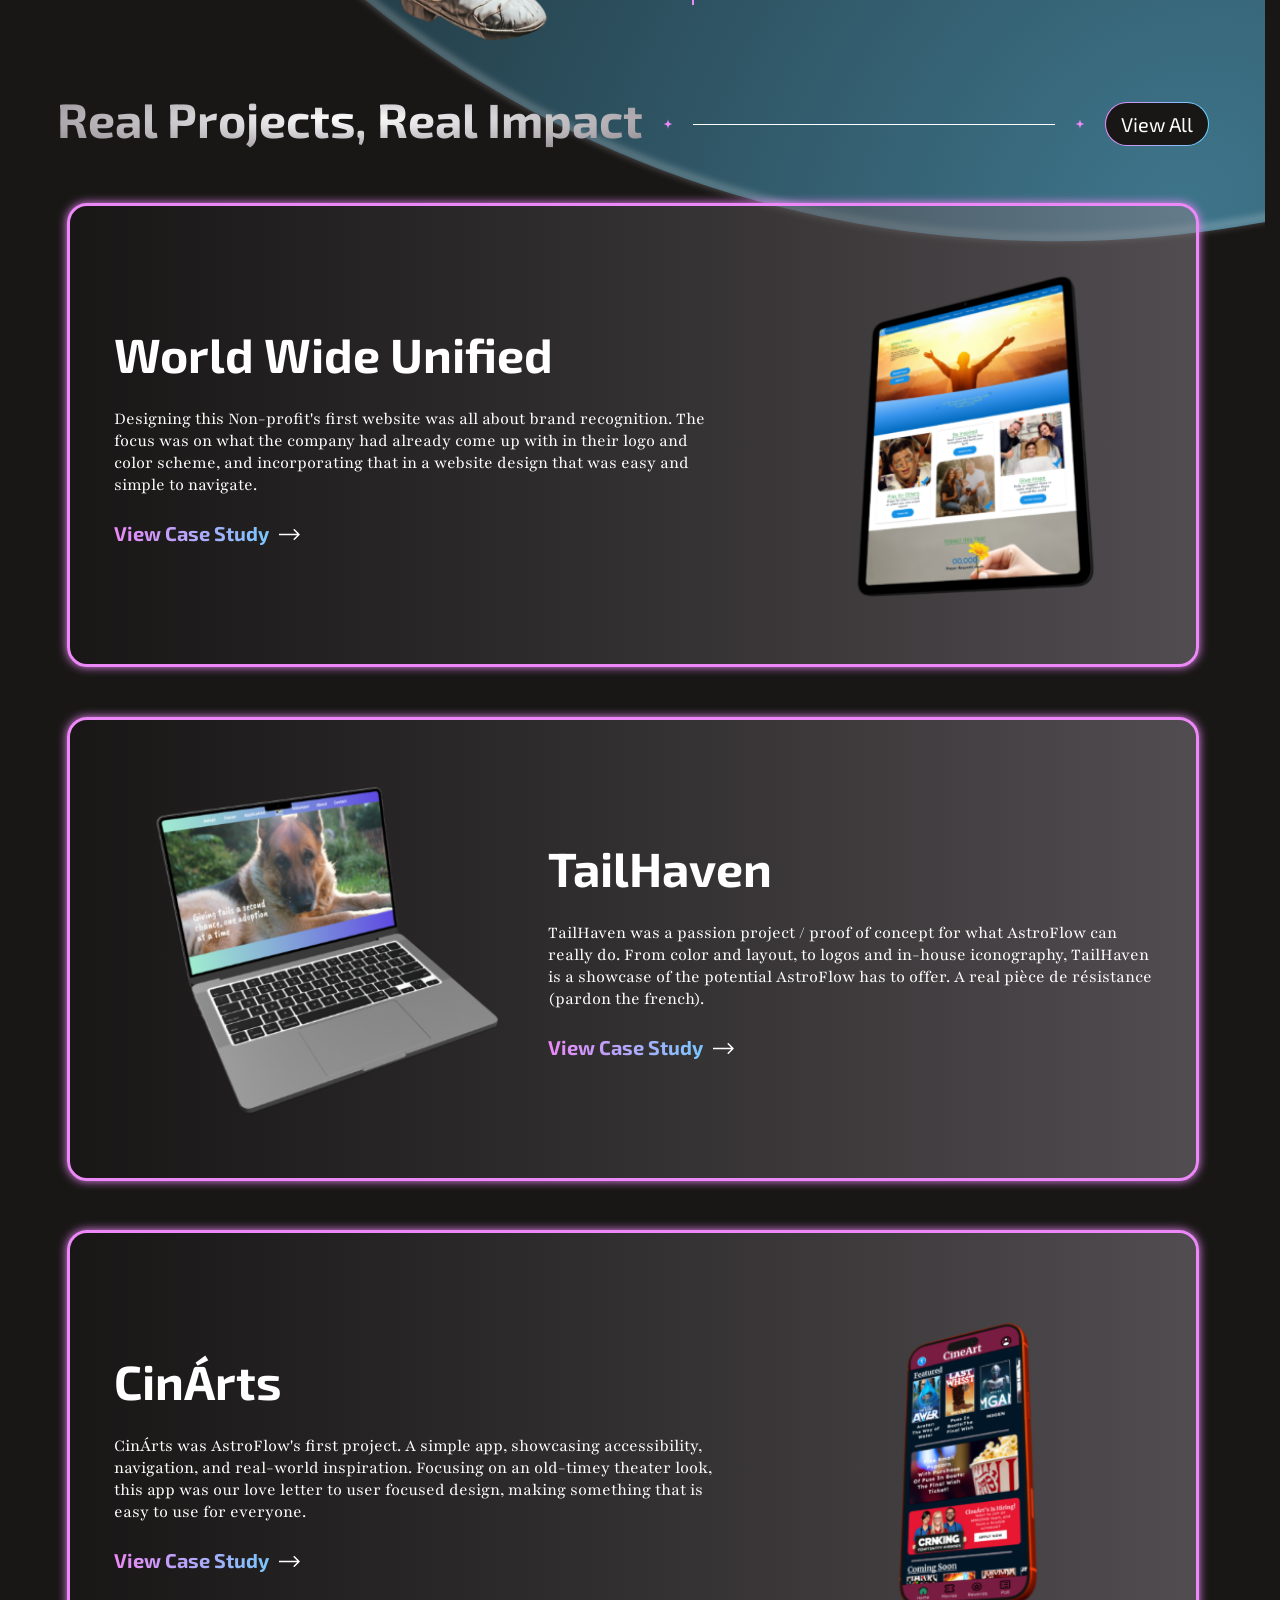
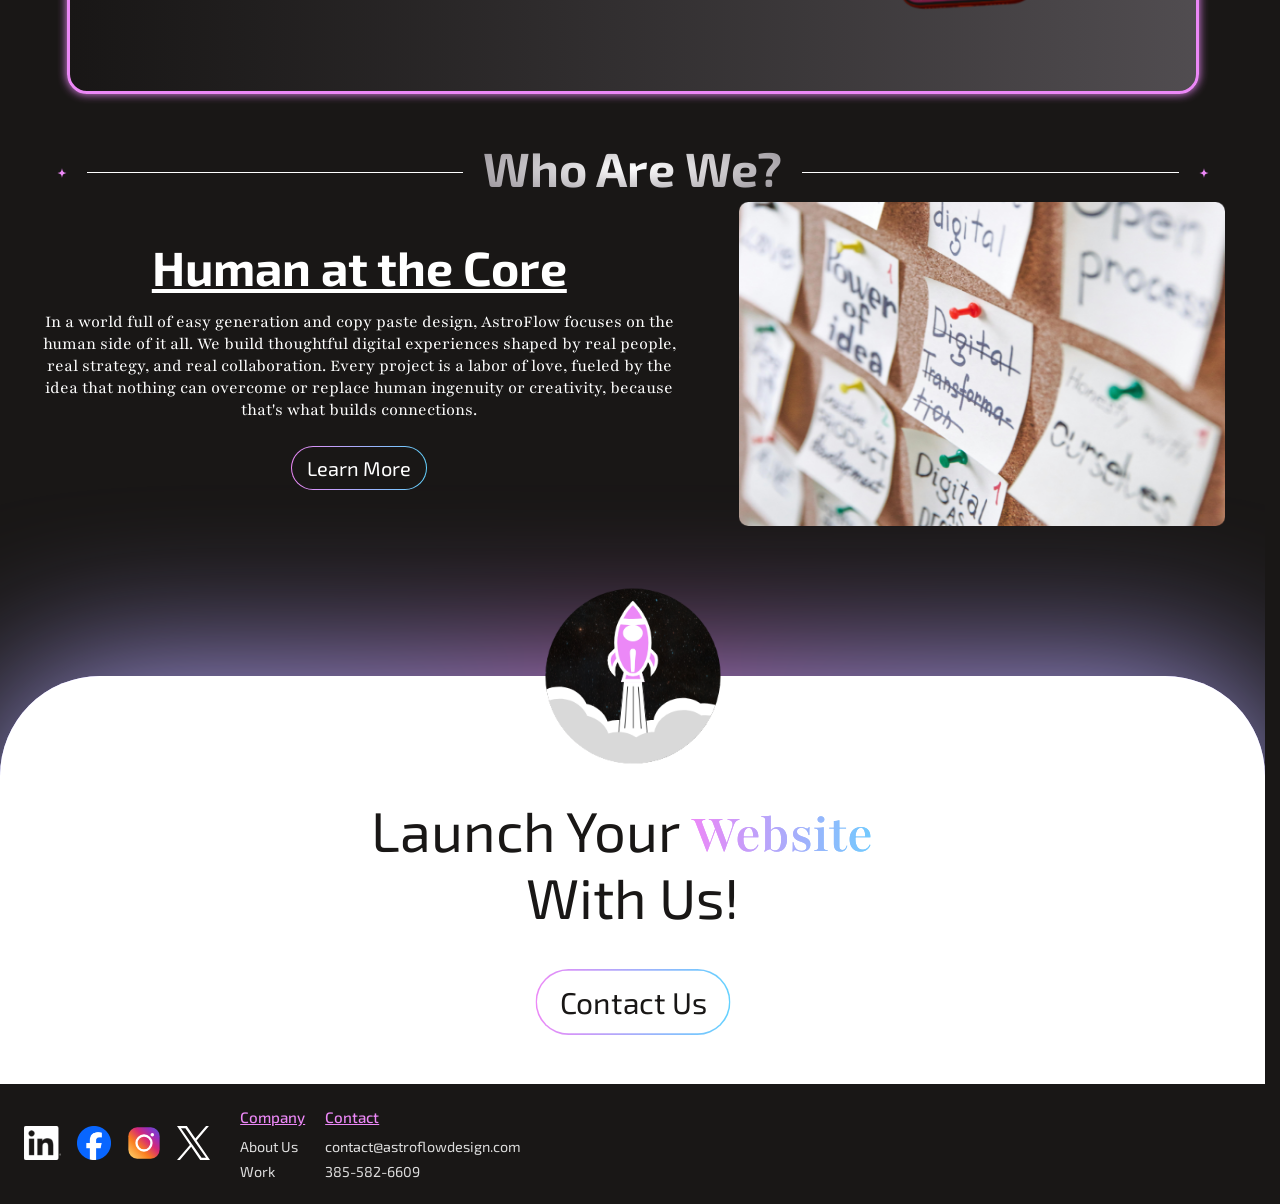
==== commit fc34e787: "1.0 changes" ====
--- a/index.html
+++ b/index.html
@@ -214,7 +214,7 @@
         </section>
 
         <section class="process">
-            <img src="Images/spaceman.svg" class="astronaut-img" alt="astronaut floating" />
+            <img src="Images/spaceman.png" class="astronaut-img" alt="astronaut floating" />
             <div class="process-header">
                 <p class="eyebrow">OUR PROCESS <img src="Images/hr_star.svg" class="eyebrow-star" alt="" /></p>
                 <h2>Three simple steps to launch a website that works.</h2>
@@ -290,11 +290,11 @@
                     <p>Designing this Non-profit's first website was all about brand recognition. The focus was on what the company had already come up with in their logo and color scheme, and incorporating that in a website design that was easy and simple to navigate.</p>
                     <a href="case-study-wwu.html" class="text-link">View Case Study <img src="Images/arrow2.svg" alt="" /></a>
                 </div>
-                <img src="Images/wwu.svg" class="project-img" alt="World Wide Unified project preview" />
+                <img src="Images/wwu.png" class="project-img" alt="World Wide Unified project preview" />
             </div>
 
             <div class="project-card reverse">
-                <img src="Images/pet_adoption.svg" class="project-img" alt="TailHaven project preview" />
+                <img src="Images/pet_adoption.png" class="project-img" alt="TailHaven project preview" />
                 <div class="project-text">
                     <h3>TailHaven</h3>
                     <p>TailHaven was a passion project / proof of concept for what AstroFlow can really do. From color and layout, to logos and in-house iconography, TailHaven is a showcase of the potential AstroFlow has to offer. A real pi&egrave;ce de r&eacute;sistance (pardon the french).</p>
@@ -308,7 +308,7 @@
                     <p>Cin&Aacute;rts was AstroFlow's first project. A simple app, showcasing accessibility, navigation, and real-world inspiration. Focusing on an old-timey theater look, this app was our love letter to user focused design, making something that is easy to use for everyone.</p>
                     <a href="case-study-cinearts.html" class="text-link">View Case Study <img src="Images/arrow2.svg" alt="" /></a>
                 </div>
-                <img src="Images/cine.svg" class="project-img" alt="CineArts project preview" />
+                <img src="Images/cine.png" class="project-img" alt="CineArts project preview" />
             </div>
         </section>
 
@@ -327,12 +327,12 @@
                     <p>In a world full of easy generation and copy paste design, AstroFlow focuses on the human side of it all. We build thoughtful digital experiences shaped by real people, real strategy, and real collaboration. Every project is a labor of love, fueled by the idea that nothing can overcome or replace human ingenuity or creativity, because that's what builds connections.</p>
                     <a href="about.html" class="nrml-btn more">Learn More</a>
                 </div>
-                <img src="Images/cork.svg" class="about-img" alt="corkboard with sticky notes about digital process" />
+                <img src="Images/cork.png" class="about-img" alt="corkboard with sticky notes about digital process" />
         </section>
 
         <section class="cta">
             <div class="cta-icon">
-                <img src="Images/rocket.svg" alt="" />
+                <img src="Images/rocket.png" alt="" />
             </div>
             <div class="cta-text">
                 <h3>Launch Your <span class="highlight-cta slide-text"><span class="slide-text-words"><span>Website</span><span>App</span><span>Logo</span><span>Brand</span><span>Business</span><span>Dreams</span><span>Ideas</span><span aria-hidden="true">Website</span></span></span><br />With Us!</h3>
@@ -344,8 +344,10 @@
     <footer>
         <div class="footer-brand">
             <div class="socials">
-                <a href="#" aria-label="LinkedIn"><img src="Images/linkdin.svg" alt="" /></a>
-                <a href="#" aria-label="Facebook"><img src="Images/facebook.svg" alt="" /></a>
+                <a href="https://www.linkedin.com/company/143523968/admin/dashboard/" target="_blank" rel="noopener noreferrer" aria-label="LinkedIn"><img src="Images/linkdin.svg" alt="" /></a>
+                <a href="https://www.facebook.com/profile.php?id=61590307380702" target="_blank" rel="noopener noreferrer" aria-label="Facebook"><img src="Images/facebook.svg" alt="" /></a>
+                <a href="https://www.instagram.com/astro.flow.design/" target="_blank" rel="noopener noreferrer" aria-label="Instagram"><img src="Images/instagram.svg" alt="" /></a>
+                <a href="https://x.com/AstroFlowuru1" target="_blank" rel="noopener noreferrer" aria-label="X"><img src="Images/x-logo.svg" alt="" /></a>
             </div>
         </div>
 
@@ -358,7 +360,7 @@
 
         <div class="footer-col">
             <h4>Contact</h4>
-            <a href="mailto:Business@Astroflow.com">Business@Astroflow.com</a>
+            <a href="mailto:contact@astroflowdesign.com">contact@astroflowdesign.com</a>
             <a href="tel:3855826609">385-582-6609</a>
         </div>
         </div>
--- a/styles.css
+++ b/styles.css
@@ -1,3 +1,4 @@
+/* ---------- Theme variables ---------- */
 :root {
     --primary-color: #EC88F7;
     --secondary-color: #63D2FF;
@@ -7,6 +8,7 @@
     --error: #ff0015;
 }
 
+/* ---------- Custom property registrations (for animatable gradients/masks) ---------- */
 @property --gradient-angle {
     syntax: "<angle>";
     initial-value: 0deg;
@@ -778,6 +780,25 @@
     max-width: 600px;
 }
 
+/* About page hero (about.html) — shares the .work-title box model above */
+.about-hero {
+    width: 1244px;
+    margin: 60px auto 60px;
+    padding: 0;
+}
+
+.about-hero .eyebrow {
+    margin-bottom: 20px;
+}
+
+.about-hero h4 {
+    margin-bottom: 20px;
+}
+
+.about-hero p:not(.eyebrow) {
+    margin-left: 8px;
+}
+
 .work-grid {
     display: grid;
     grid-template-columns: repeat(auto-fit, minmax(460px, 1fr));
@@ -1306,6 +1327,7 @@
     margin-bottom: 20px;
 }
 
+/* Core principles cards */
 .principles {
     max-width: 1600px;
     margin: 60px auto;
@@ -1341,6 +1363,10 @@
     align-items: center;
     text-align: center;
     max-width: 340px;
+    padding: 40px 32px;
+    border: 1px solid var(--gray);
+    border-radius: 20px;
+    background-color: var(--white);
 }
 
 .principle-icon {
@@ -1348,6 +1374,8 @@
     width: 64px;
     height: 64px;
     margin-bottom: 12px;
+    border-radius: 50%;
+    background-color: var(--black);
 }
 
 .principle-icon img {
@@ -1361,7 +1389,7 @@
 
 .principle-card h3 {
     font-size: 1.6rem;
-    color: var(--white);
+    color: var(--black);
 }
 
 .principle-card .step-underline {
@@ -1370,7 +1398,22 @@
 }
 
 .principle-card p {
-    color: var(--white);
+    color: var(--black);
+}
+
+.principles-divider {
+    display: flex;
+    flex-direction: column;
+    align-items: center;
+    gap: 10px;
+    flex-shrink: 0;
+    align-self: stretch;
+}
+
+.principles-divider-line {
+    flex: 1;
+    width: 1px;
+    background-color: var(--gray);
 }
 
 /* ---------- CTA ---------- */
@@ -1535,6 +1578,19 @@
 .socials img {
     height: 80%;
     width: auto;
+}
+
+/* Footer socials: 2x2 grid on laptop/desktop, single row on tablet/phone (see breakpoints) */
+.footer-brand .socials {
+    display: grid;
+    grid-template-columns: repeat(2, auto);
+    grid-auto-rows: auto;
+    height: auto;
+    gap: 12px 16px;
+}
+
+.footer-brand .socials img {
+    height: 34px;
 }
 
 .footer-cols {
@@ -1957,10 +2013,6 @@
     color: var(--primary-color);
 }
 
-.case-panel .case-tag {
-    color: var(--black);
-}
-
 .case-panel .case-list-title,
 .case-panel .case-list li {
     color: var(--black);
@@ -2015,6 +2067,7 @@
     background-repeat: no-repeat;
 }
 
+/* Hero */
 .case-back {
     position: absolute;
     top: 24px;
@@ -2081,22 +2134,6 @@
     font-weight: 400;
 }
 
-.case-tags {
-    display: flex;
-    flex-wrap: wrap;
-    gap: 12px;
-    list-style: none;
-}
-
-.case-tag {
-    padding: 6px 16px;
-    border-radius: 50px;
-    border: 1px solid var(--primary-color);
-    font-family: 'Exo 2', sans-serif;
-    font-size: 20px;
-    color: var(--white);
-}
-
 .case-hero-image {
     flex: 0 1 auto;
     min-width: 0;
@@ -2115,6 +2152,7 @@
     overflow: visible;
 }
 
+/* Client */
 .case-client {
     display: flex;
     align-items: center;
@@ -2157,6 +2195,7 @@
     margin-bottom: 24px;
 }
 
+/* Client boxes (launch plan / project type / industry) */
 .case-client-boxes {
     display: flex;
     justify-content: center;
@@ -2180,6 +2219,7 @@
     text-decoration: underline;
 }
 
+/* Brief (Goal / Approach / Result) */
 .case-brief {
     display: flex;
     justify-content: center;
@@ -2228,6 +2268,7 @@
     background-color: var(--gray);
 }
 
+/* Hotspots (hover dots + popups over design detail images) */
 .case-hotspots {
     padding: 0 24px;
 }
@@ -2241,23 +2282,6 @@
 .case-hotspots-intro {
     max-width: 560px;
     margin-top: 4px;
-}
-
-.hotspot-block {
-    margin-top: 50px;
-}
-
-.hotspot-image {
-    position: relative;
-}
-
-.hotspot-image img {
-    display: block;
-    width: 100%;
-    height: auto;
-    border-radius: 16px;
-    border: 3px solid var(--primary-color);
-    box-shadow: 0 0 10px var(--primary-color);
 }
 
 .hotspot {
@@ -2373,6 +2397,7 @@
     color: var(--white);
 }
 
+/* Design detail grid + color swatches */
 .design-detail-grid {
     display: flex;
     align-items: flex-start;
@@ -2534,6 +2559,7 @@
     border-radius: 10px;
 }
 
+/* Typography sample box */
 .font-sample-box {
     display: flex;
     flex-direction: column;
@@ -2635,6 +2661,7 @@
     background-color: var(--gray);
 }
 
+/* Scroll-reveal utility classes (shared by case study + about pages) */
 .reveal,
 .reveal-left,
 .reveal-right,
@@ -2699,6 +2726,7 @@
 
 /* ---------- Large screens (min-width: 1701px) ---------- */
 @media (min-width: 1701px) {
+    /* Nav */
     nav {
         height: 78px;
         padding: 10px 52px 10px 10px;
@@ -2717,6 +2745,7 @@
         gap: 40px;
     }
 
+    /* Hero */
     .hero {
         gap: 60px;
         margin-left: 38px;
@@ -2802,6 +2831,7 @@
         right: calc(750px + (100vw - 1701px) * 0.1);
     }
 
+    /* Process */
     .process {
         width: 760px;
         min-height: 1067px;
@@ -2866,6 +2896,7 @@
         max-width: 480px;
     }
 
+    /* Section headings */
     .section-heading {
         width: 1500px;
         gap: 26px;
@@ -2889,6 +2920,7 @@
         font-size: 3.5rem;
     }
 
+    /* Projects */
     .projects {
         gap: 70px;
     }
@@ -2925,6 +2957,7 @@
         gap: 12px;
     }
 
+    /* About teaser */
     .about-teaser {
         margin: 0 200px 300px 200px;
         gap: 90px;
@@ -2953,6 +2986,7 @@
         height: 410px;
     }
 
+    /* CTA */
     .cta {
         height: 673px;
         border-radius: 117px 117px 0 0;
@@ -2971,6 +3005,7 @@
         width: 260px;
     }
 
+    /* Footer */
     footer {
         height: 120px;
         padding: 0 60px;
@@ -2993,6 +3028,7 @@
         font-size: 1.05rem;
     }
 
+    /* Work page */
     .work-title,
     .work-grid,
     .work-end {
@@ -3017,6 +3053,7 @@
 
 /* ---------- Tablet (max-width: 1280px) ---------- */
 @media (max-width: 1280px) {
+    /* Nav */
     nav {
         padding: 8px 24px 8px 8px;
     }
@@ -3025,6 +3062,7 @@
         display: none;
     }
 
+    /* Contact form + rocket */
     .rocket-wrap {
         display: none;
     }
@@ -3065,10 +3103,12 @@
         padding-top: 0;
     }
 
+    /* Mobile nav */
     .hamburger {
         display: flex;
     }
 
+    /* Hero */
     .hero {
         padding: 0 0 60px;
         gap: 20px;
@@ -3125,6 +3165,7 @@
         transform: translateY(-50%) rotate(20deg);
     }
 
+    /* Process */
     .process {
         width: clamp(320px, 44.5vw, 570px);
         margin: 0 50px 0 auto;
@@ -3144,6 +3185,11 @@
         margin: 50px auto;
     }
 
+    .about-hero {
+        width: 90vw;
+        margin: 70px auto 50px;
+    }
+
     .section-heading.case-divider {
         margin: 30px auto;
     }
@@ -3160,6 +3206,7 @@
         min-width: min-content;
     }
 
+    /* Projects */
     .project-card {
         width: calc(90vw - 20px);
         height: auto;
@@ -3182,6 +3229,7 @@
         width: auto;
     }
 
+    /* About teaser */
     .about-teaser {
         flex-direction: row;
         margin: 0 40px 150px 40px;
@@ -3204,6 +3252,7 @@
         flex-shrink: 0;
     }
 
+    /* About page */
     .founder {
         gap: 48px;
     }
@@ -3219,8 +3268,10 @@
 
     .principle-card {
         max-width: 280px;
-    }
-
+        padding: 32px 24px;
+    }
+
+    /* CTA */
     .cta {
         height: auto;
         padding-bottom: 60px;
@@ -3238,6 +3289,7 @@
         padding-top: 120px;
     }
 
+    /* Footer */
     footer {
         height: auto;
         flex-wrap: wrap;
@@ -3245,6 +3297,12 @@
         gap: 30px;
     }
 
+    .footer-brand .socials {
+        display: flex;
+        flex-direction: row;
+    }
+
+    /* Work page */
     .work-grid {
         grid-template-columns: repeat(auto-fit, minmax(380px, 1fr));
     }
@@ -3257,6 +3315,7 @@
         margin: 40px auto 51px;
     }
 
+    /* Services page */
     .operate {
         max-width: 100%;
     }
@@ -3287,6 +3346,7 @@
         max-width: 320px;
     }
 
+    /* Case study */
     .case-back {
         top: 14px;
     }
@@ -3367,24 +3427,6 @@
         max-width: min(300px, 85vw);
     }
 
-    .hotspot-popup--edge-right {
-        left: auto;
-        right: 0;
-        translate: 0 6px;
-    }
-
-    .hotspot:hover .hotspot-popup--edge-right,
-    .hotspot:focus-visible .hotspot-popup--edge-right,
-    .hotspot.is-open .hotspot-popup--edge-right {
-        translate: 0 0;
-    }
-
-    .hotspot-popup--edge-right::after {
-        left: auto;
-        right: 8px;
-        translate: 0 0;
-    }
-
     .case-brief-divider {
         flex-direction: row;
         width: 100%;
@@ -3404,10 +3446,12 @@
 
 /* ---------- Phone (max-width: 600px) ----------- */
 @media (max-width: 600px) {
+    /* Case study */
     .case-back {
         top: 10px;
     }
 
+    /* Base type scale */
     h1 { font-size: 48px; }
     h2 { font-size: 40px; }
     h3 { font-size: 32px; }
@@ -3417,6 +3461,7 @@
 
     p { font-size: 18px; }
 
+    /* Nav */
     nav {
         height: 52px;
         padding: 8px 16px 8px 8px;
@@ -3435,6 +3480,7 @@
         font-size: 1rem;
     }
 
+    /* Hero */
     .hero {
         flex-direction: column;
         align-items: flex-start;
@@ -3511,6 +3557,7 @@
         bottom: 80px;
     }
 
+    /* Process */
     .process {
         width: 100%;
         margin: 0 auto;
@@ -3534,6 +3581,7 @@
         font-size: 18px;
     }
 
+    /* Section headings */
     .section-heading {
         width: 92vw;
         gap: 14px;
@@ -3557,6 +3605,7 @@
         width: 100%;
     }
 
+    /* Projects */
     .project-card {
         width: 88vw;
         margin: 0 auto;
@@ -3598,6 +3647,7 @@
         font-size: 1.1rem;
     }
 
+    /* About teaser */
     .about-teaser {
         flex-direction: column;
         align-items: center;
@@ -3627,6 +3677,7 @@
         font-size: 18px;
     }
 
+    /* About page */
     .founder {
         flex-direction: column;
         text-align: center;
@@ -3661,6 +3712,19 @@
         gap: 40px;
     }
 
+    .principles-divider {
+        flex-direction: row;
+        width: 100%;
+        max-width: 280px;
+    }
+
+    .principles-divider-line {
+        flex: 1;
+        width: auto;
+        height: 1px;
+    }
+
+    /* CTA */
     .cta-icon {
         width: 100px;
     }
@@ -3678,6 +3742,7 @@
         transform: scale(1.15);
     }
 
+    /* Footer */
     footer {
         flex-wrap: wrap;
         height: auto;
@@ -3685,6 +3750,11 @@
         gap: 20px;
     }
 
+    .footer-brand .socials {
+        display: flex;
+        flex-direction: row;
+    }
+
     .footer-col h4 {
         font-size: 24px;
     }
@@ -3693,12 +3763,14 @@
         height: 34px;
     }
 
+    /* Work page */
     .work-title,
     .work-grid,
     .work-end {
         padding: 0 20px;
     }
 
+    /* Case study (continued) */
     .case-hero,
     .case-client,
     .case-client-boxes,
@@ -3785,10 +3857,6 @@
         height: 1px;
     }
 
-    .hotspot-block {
-        margin-top: 34px;
-    }
-
     .hotspot {
         width: 20px;
         height: 20px;
@@ -3821,6 +3889,7 @@
         transform: scale(1.15);
     }
 
+    /* Services page */
     .services-header {
         padding: 0 20px;
     }
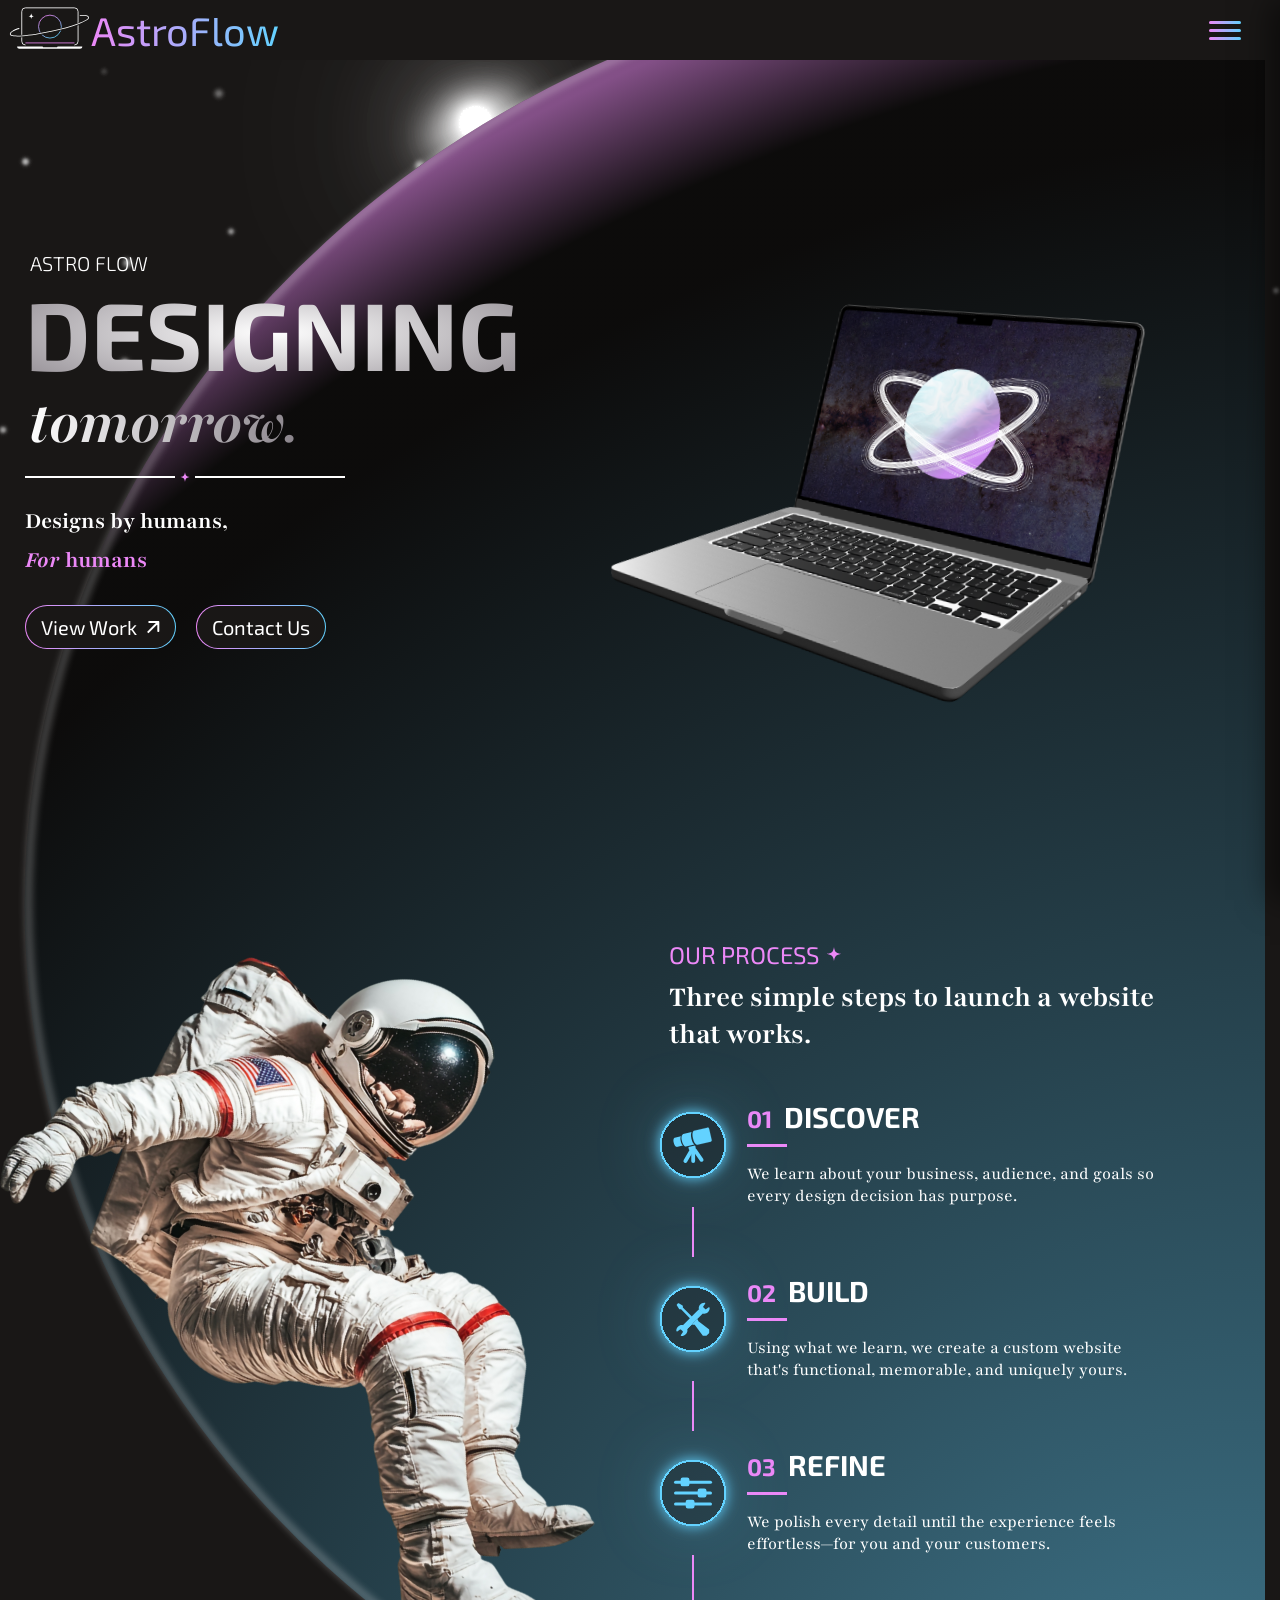
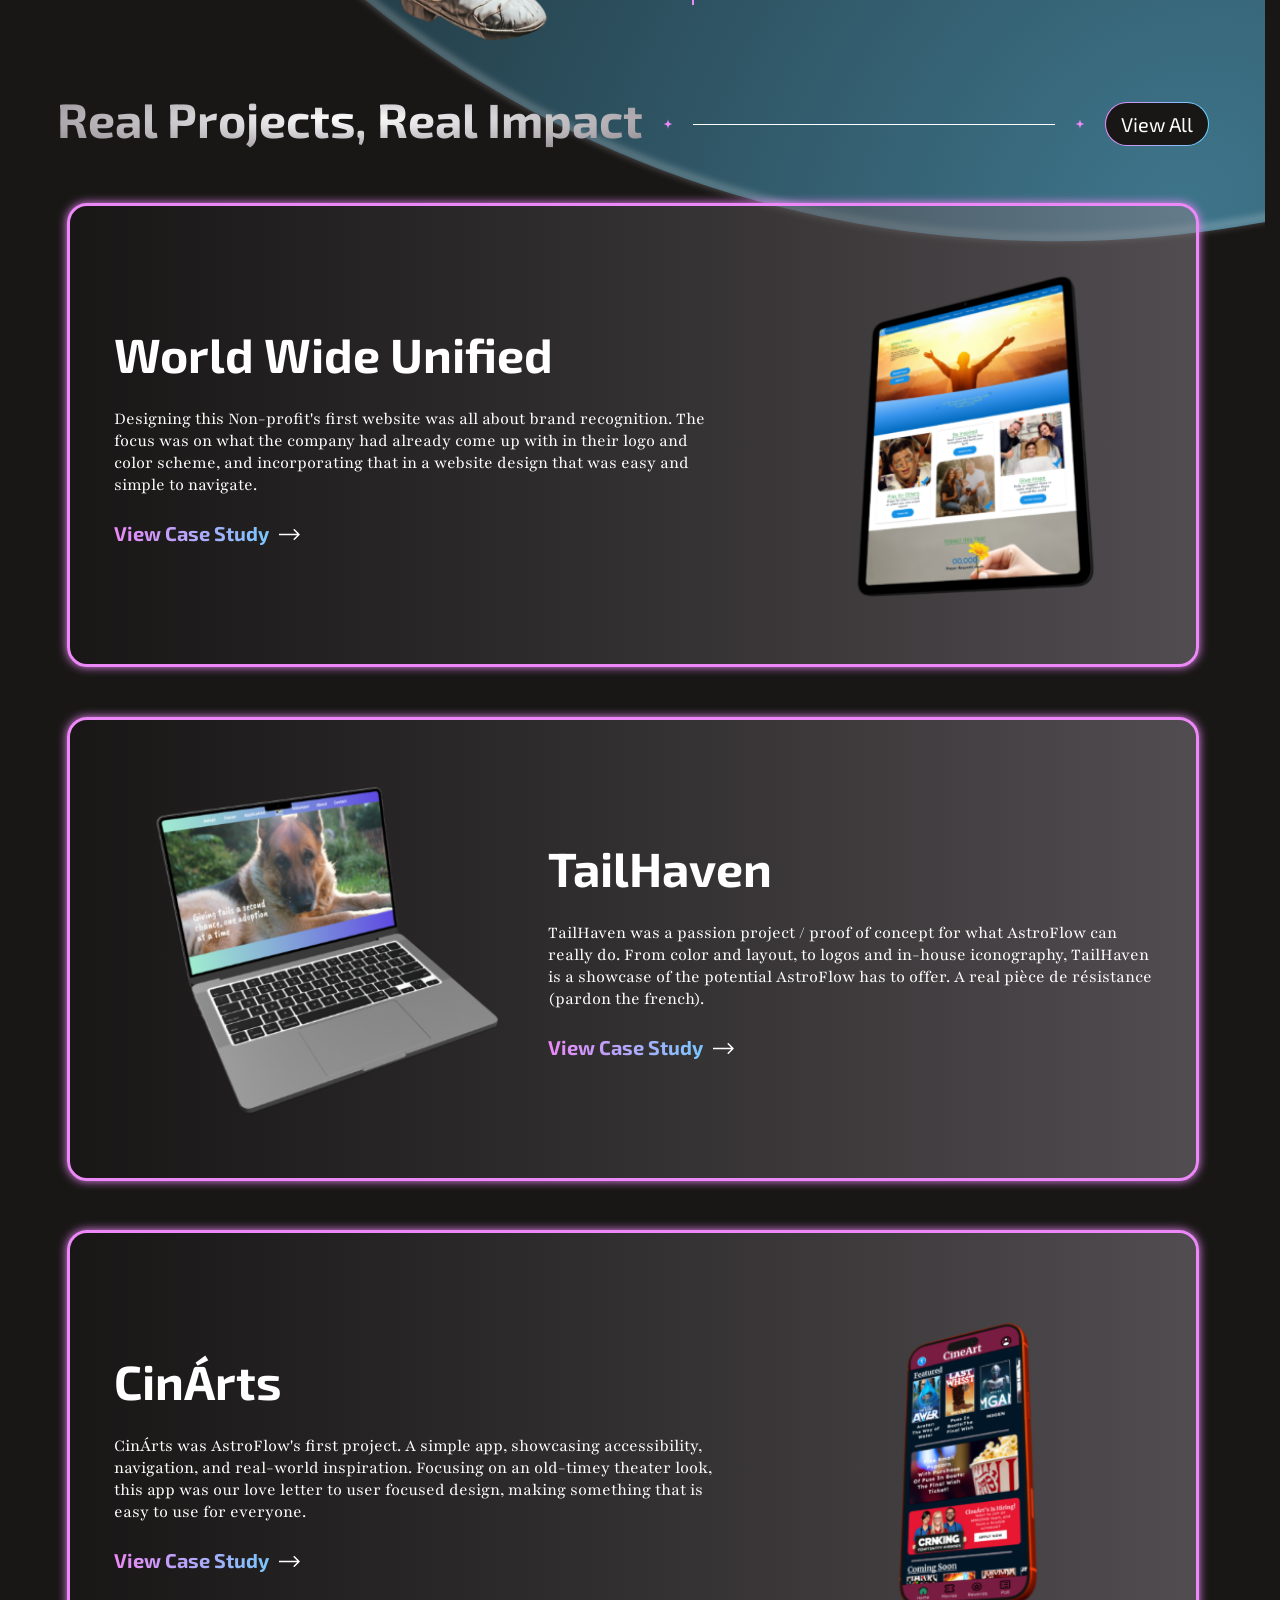
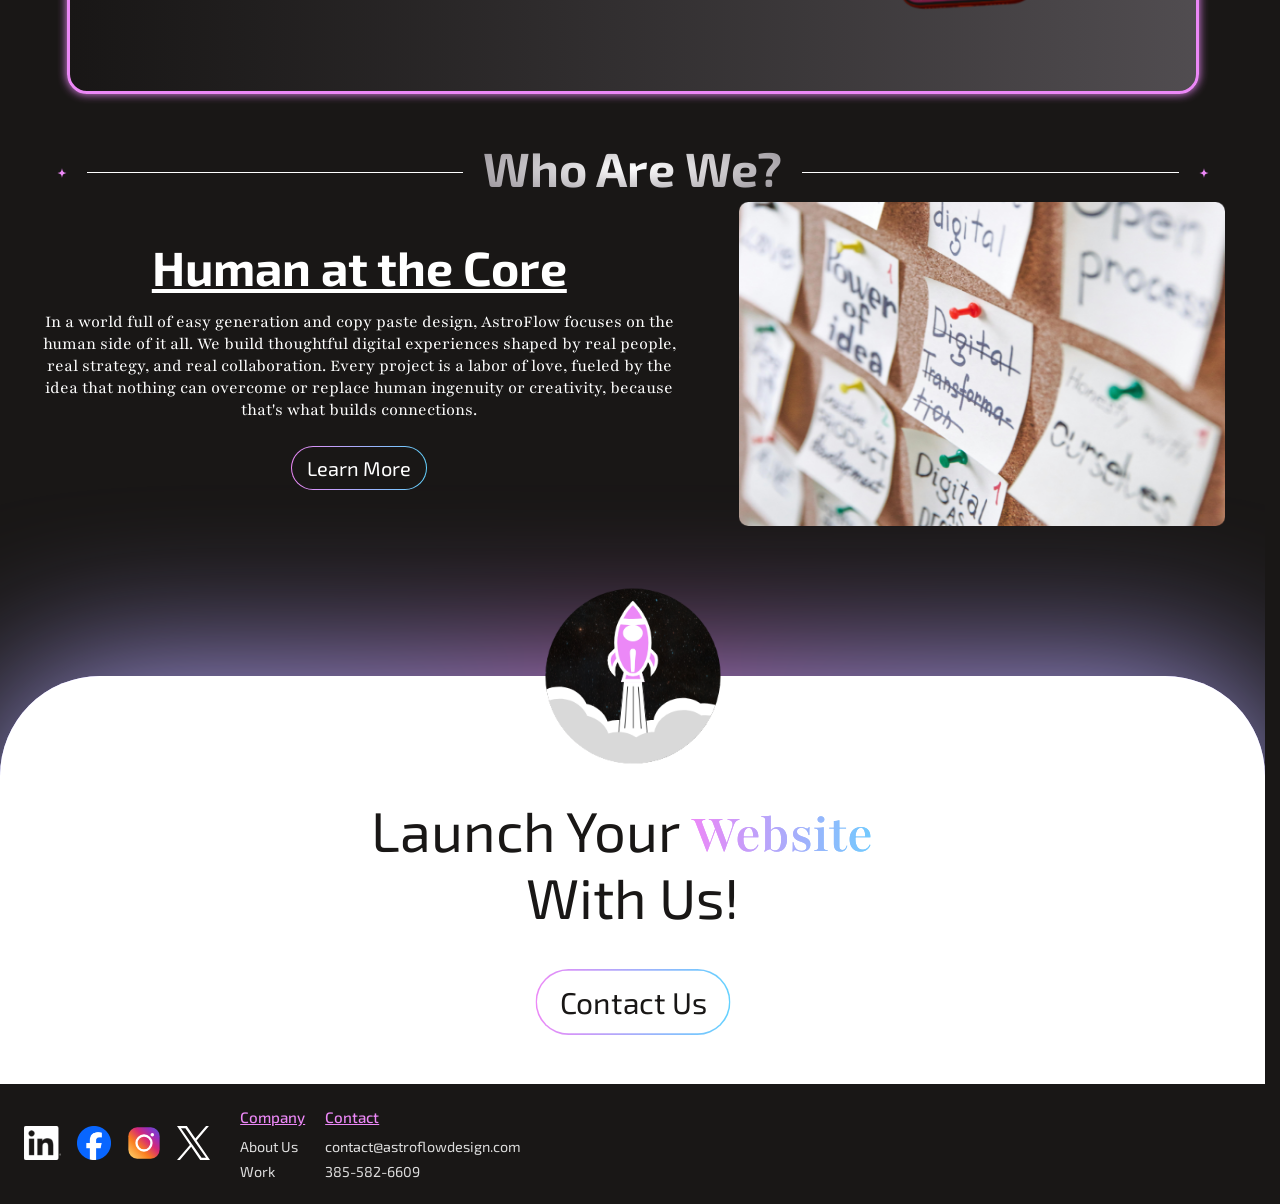
==== commit 10ff4f33: "Schema changes" ====
--- a/index.html
+++ b/index.html
@@ -9,32 +9,47 @@
     <link rel="preconnect" href="https://fonts.gstatic.com" crossorigin>
     <link href="https://fonts.googleapis.com/css2?family=Exo+2:ital,wght@0,100..900;1,100..900&family=Playfair:ital,opsz,wght@0,5..1200,300..900;1,5..1200,300..900&display=swap" rel="stylesheet">
     
-    <!-- Primary Local Agency SEO Metadata -->
-    <title>Web Design & Development Agency in Orem, UT | AstroFlow</title>
-    <meta name="description" content="AstroFlow is a web design and development agency serving Orem, Utah. We build high-converting, SEO-optimized websites for local businesses.">
-    <link rel="canonical" href="https://astroflow.com">
-
-    <!-- Open Graph Local Agency Metadata -->
-    <meta property="og:type" content="business.business">
-    <meta property="og:title" content="Web Design & Development Agency in Orem, UT | AstroFlow">
-    <meta property="og:description" content="AstroFlow builds custom, high-converting websites. Partner with Orem's premier web design and development agency.">
-    <meta property="og:url" content="https://astroflow.com">
-    <meta property="og:image" content="https://astroflow.com/images/agency-portfolio-share.jpg">
-
-    <!-- ProfessionalService Schema with Area Serving Rules -->
+    <!-- Primary SEO Metadata -->
+    <title>Web Design Agency | Custom Websites in Orem & Provo, UT | AstroFlow</title>
+    <meta name="description" content="AstroFlow is a web design agency building custom, high-converting websites for businesses everywhere, based in Orem, Utah. Get a site that looks as good as it performs.">
+    <meta name="robots" content="index, follow">
+    <link rel="canonical" href="https://astroflowdesign.com/">
+
+    <!-- Open Graph -->
+    <meta property="og:type" content="website">
+    <meta property="og:site_name" content="AstroFlow">
+    <meta property="og:title" content="Web Design Agency | Custom Websites in Orem & Provo, UT | AstroFlow">
+    <meta property="og:description" content="AstroFlow builds custom, high-converting websites for businesses everywhere. Partner with a Utah-based web design agency that treats every project like a launch.">
+    <meta property="og:url" content="https://astroflowdesign.com/">
+    <meta property="og:image" content="https://astroflowdesign.com/Images/Logo.svg">
+
+    <!-- Twitter Card -->
+    <meta name="twitter:card" content="summary_large_image">
+    <meta name="twitter:title" content="Web Design Agency | Custom Websites in Orem & Provo, UT | AstroFlow">
+    <meta name="twitter:description" content="AstroFlow builds custom, high-converting websites for businesses everywhere. Partner with a Utah-based web design agency that treats every project like a launch.">
+    <meta name="twitter:image" content="https://astroflowdesign.com/Images/Logo.svg">
+
+    <!-- ProfessionalService Schema: broad service area, local home base -->
     <script type="application/ld+json">
     {
       "@context": "https://schema.org",
       "@type": "ProfessionalService",
-      "@id": "https://astroflow.com/#agency",
+      "@id": "https://astroflowdesign.com/#agency",
       "name": "AstroFlow",
-      "image": [
-        "https://astroflow.com/images/1x1/branding.jpg",
-        "https://astroflow.com/images/4x3/team-working.jpg"
-      ],
-      "url": "https://astroflow.com",
-      "telephone": "+(385)-582-6609",
+      "alternateName": "AstroFlow Design",
+      "description": "AstroFlow is a web design and development agency building custom, high-converting websites for businesses of all kinds, based in Orem, Utah and serving clients nationwide.",
+      "logo": "https://astroflowdesign.com/Images/Logo.svg",
+      "image": "https://astroflowdesign.com/Images/Logo.svg",
+      "url": "https://astroflowdesign.com/",
+      "telephone": "+1-385-582-6609",
+      "email": "contact@astroflowdesign.com",
       "priceRange": "$$",
+      "currenciesAccepted": "USD",
+      "founder": {
+        "@type": "Person",
+        "name": "Elijah Koether",
+        "jobTitle": "Founder & Creative Director"
+      },
       "address": {
         "@type": "PostalAddress",
         "addressLocality": "Orem",
@@ -42,26 +57,41 @@
         "addressCountry": "US"
       },
       "areaServed": [
-        {
-          "@type": "AdministrativeArea",
-          "name": "Orem"
-        },
-        {
-          "@type": "AdministrativeArea",
-          "name": "Provo"
-        },
-        {
-          "@type": "AdministrativeArea",
-          "name": "Utah County"
-        }
+        { "@type": "City", "name": "Orem" },
+        { "@type": "City", "name": "Provo" },
+        { "@type": "AdministrativeArea", "name": "Utah County" },
+        { "@type": "State", "name": "Utah" },
+        { "@type": "Country", "name": "United States" }
+      ],
+      "knowsAbout": [
+        "Web Design",
+        "Web Development",
+        "UI/UX Design",
+        "Branding",
+        "Search Engine Optimization",
+        "E-commerce Development"
       ],
       "sameAs": [
-        "https://linkedin.com",
-        "https://twitter.com",
-        "https://github.com"
+        "https://www.linkedin.com/company/143523968/admin/dashboard/",
+        "https://www.facebook.com/profile.php?id=61590307380702",
+        "https://www.instagram.com/astro.flow.design/",
+        "https://x.com/AstroFlowuru1"
       ]
     }
     </script>
+
+    <!-- WebSite Schema -->
+    <script type="application/ld+json">
+    {
+      "@context": "https://schema.org",
+      "@type": "WebSite",
+      "@id": "https://astroflowdesign.com/#website",
+      "name": "AstroFlow",
+      "url": "https://astroflowdesign.com/",
+      "publisher": { "@id": "https://astroflowdesign.com/#agency" }
+    }
+    </script>
+</head>
 
 <body>
 
--- a/styles.css
+++ b/styles.css
@@ -633,6 +633,7 @@
     display: flex;
     flex-direction: row;
     align-items: center;
+    justify-content: center;
     gap: 20px;
     width: 1152px;
     margin: 0 auto;
@@ -1289,21 +1290,17 @@
     align-items: center;
     justify-content: center;
     flex-shrink: 0;
-    width: 320px;
-    height: 320px;
+    width: 380px;
+    height: 380px;
     border-radius: 50%;
-    border: 2px dashed var(--gray);
+    overflow: hidden;
     background-color: color-mix(in srgb, var(--white) 6%, transparent);
-    text-align: center;
-    padding: 24px;
-}
-
-.founder-photo-label {
-    color: var(--gray);
-    font-family: 'Exo 2', sans-serif;
-    text-transform: uppercase;
-    letter-spacing: 1px;
-    font-size: 14px;
+}
+
+.founder-photo img {
+    width: 100%;
+    height: 100%;
+    object-fit: cover;
 }
 
 .founder-text {
@@ -3258,8 +3255,8 @@
     }
 
     .founder-photo {
-        width: 240px;
-        height: 240px;
+        width: 280px;
+        height: 280px;
     }
 
     .principles-grid {
@@ -3686,12 +3683,20 @@
     }
 
     .founder-photo {
-        width: 200px;
-        height: 200px;
+        width: 230px;
+        height: 230px;
     }
 
     .founder-text {
         max-width: 100%;
+    }
+
+    .founder-text .eyebrow {
+        justify-content: center;
+    }
+
+    .founder-socials {
+        justify-content: center;
     }
 
     .principles {
@@ -3716,6 +3721,7 @@
         flex-direction: row;
         width: 100%;
         max-width: 280px;
+        align-self: center;
     }
 
     .principles-divider-line {
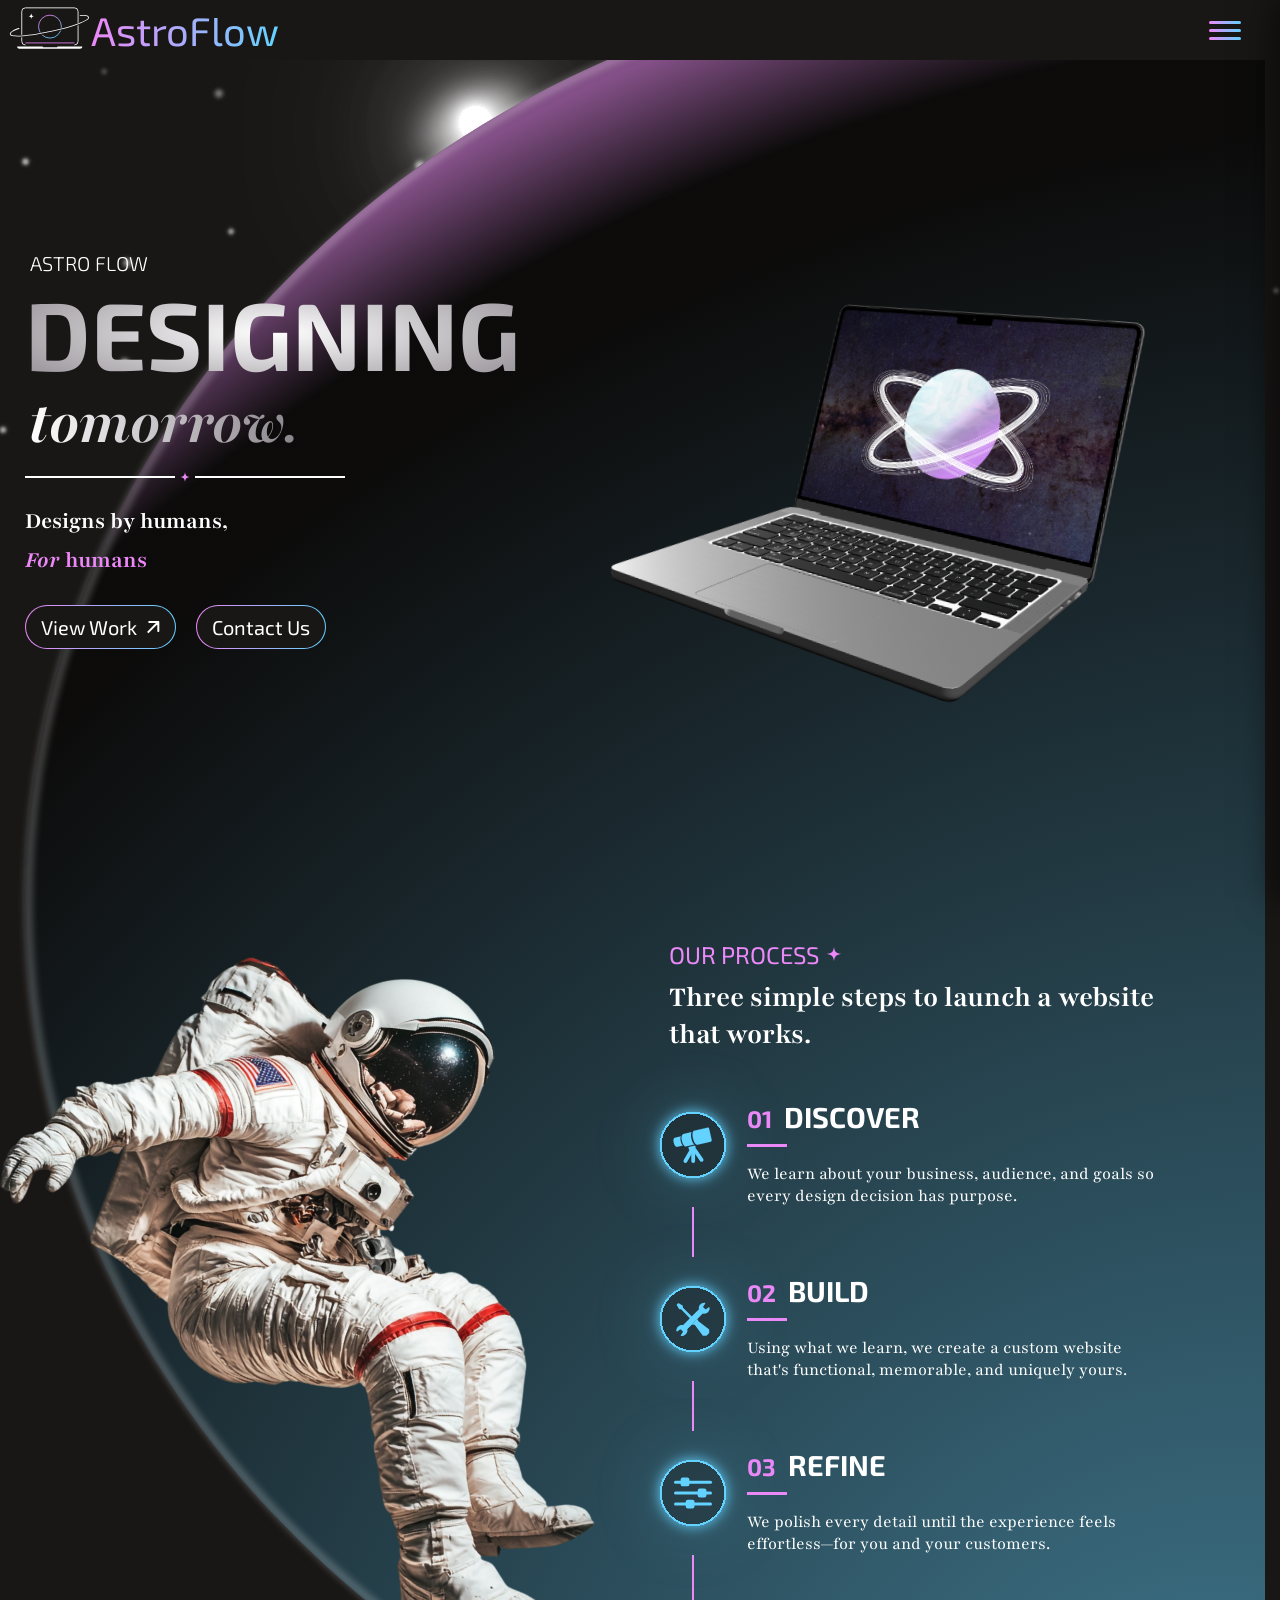
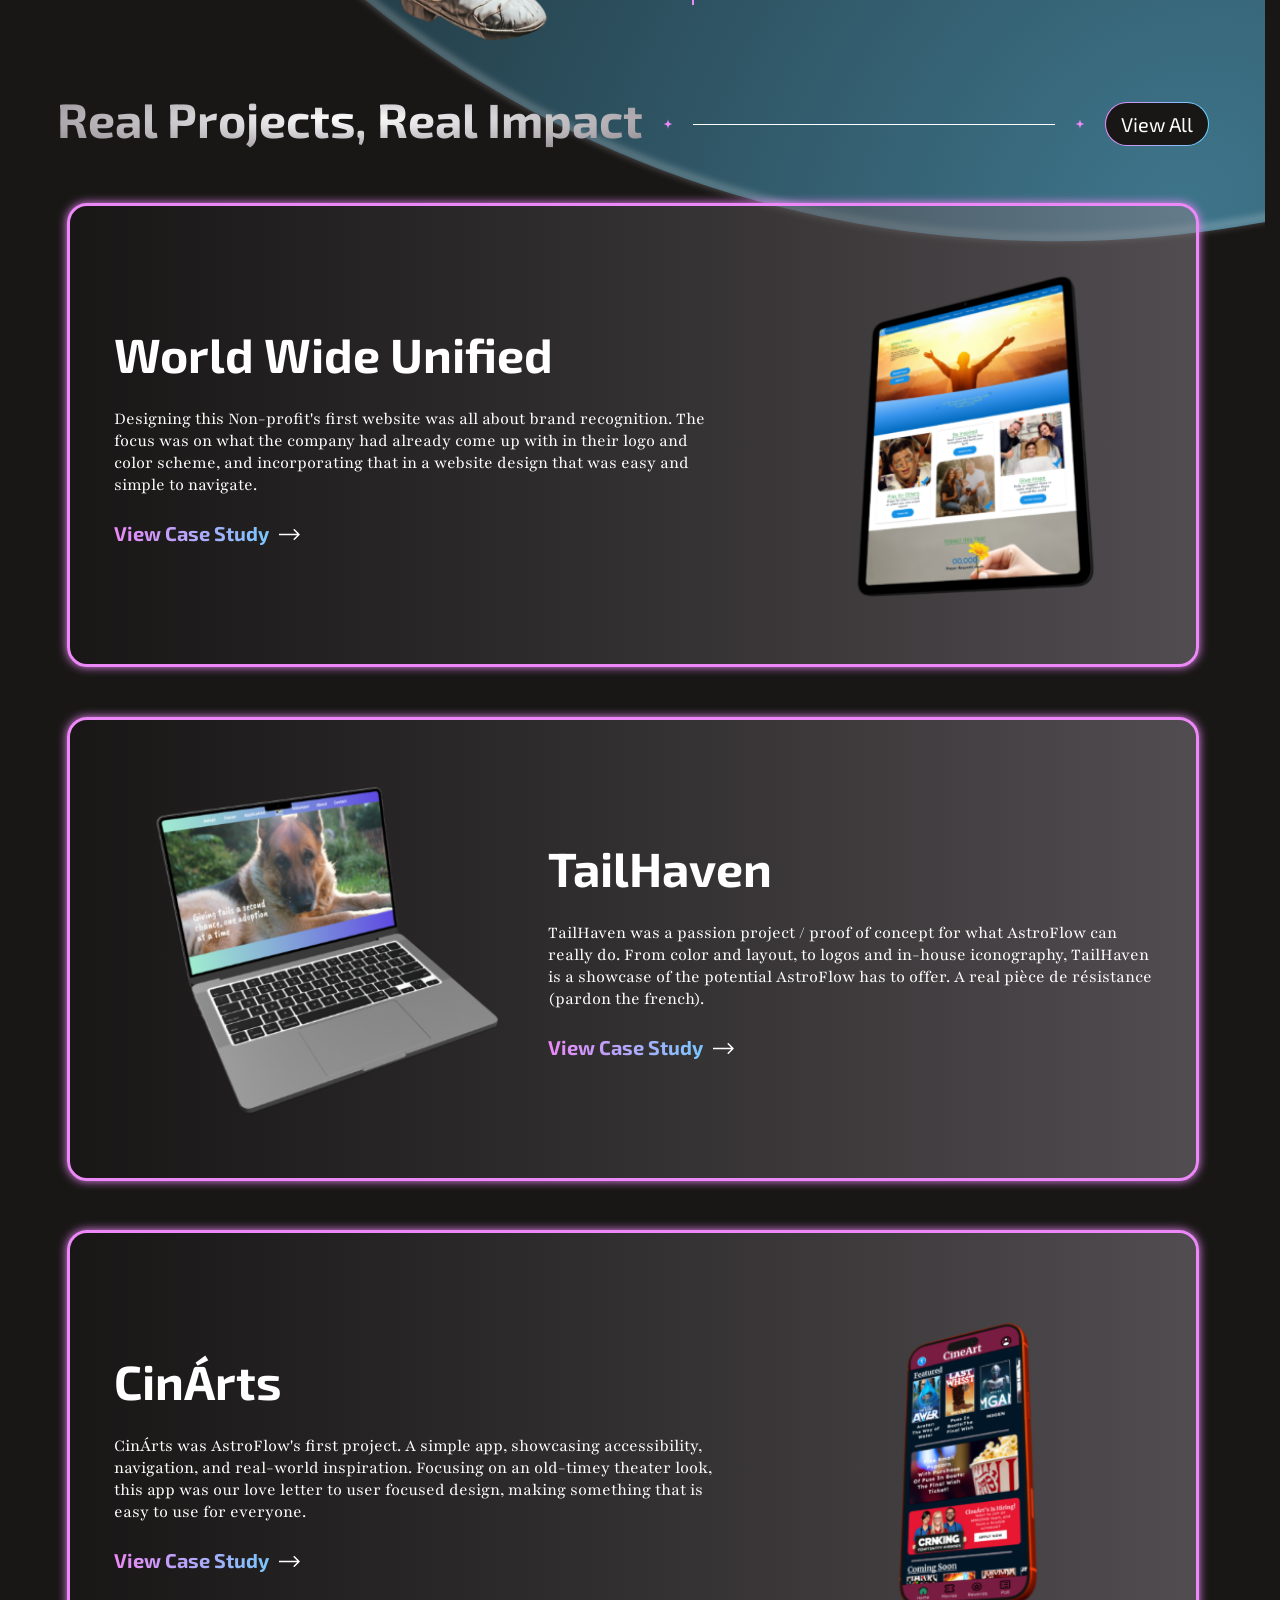
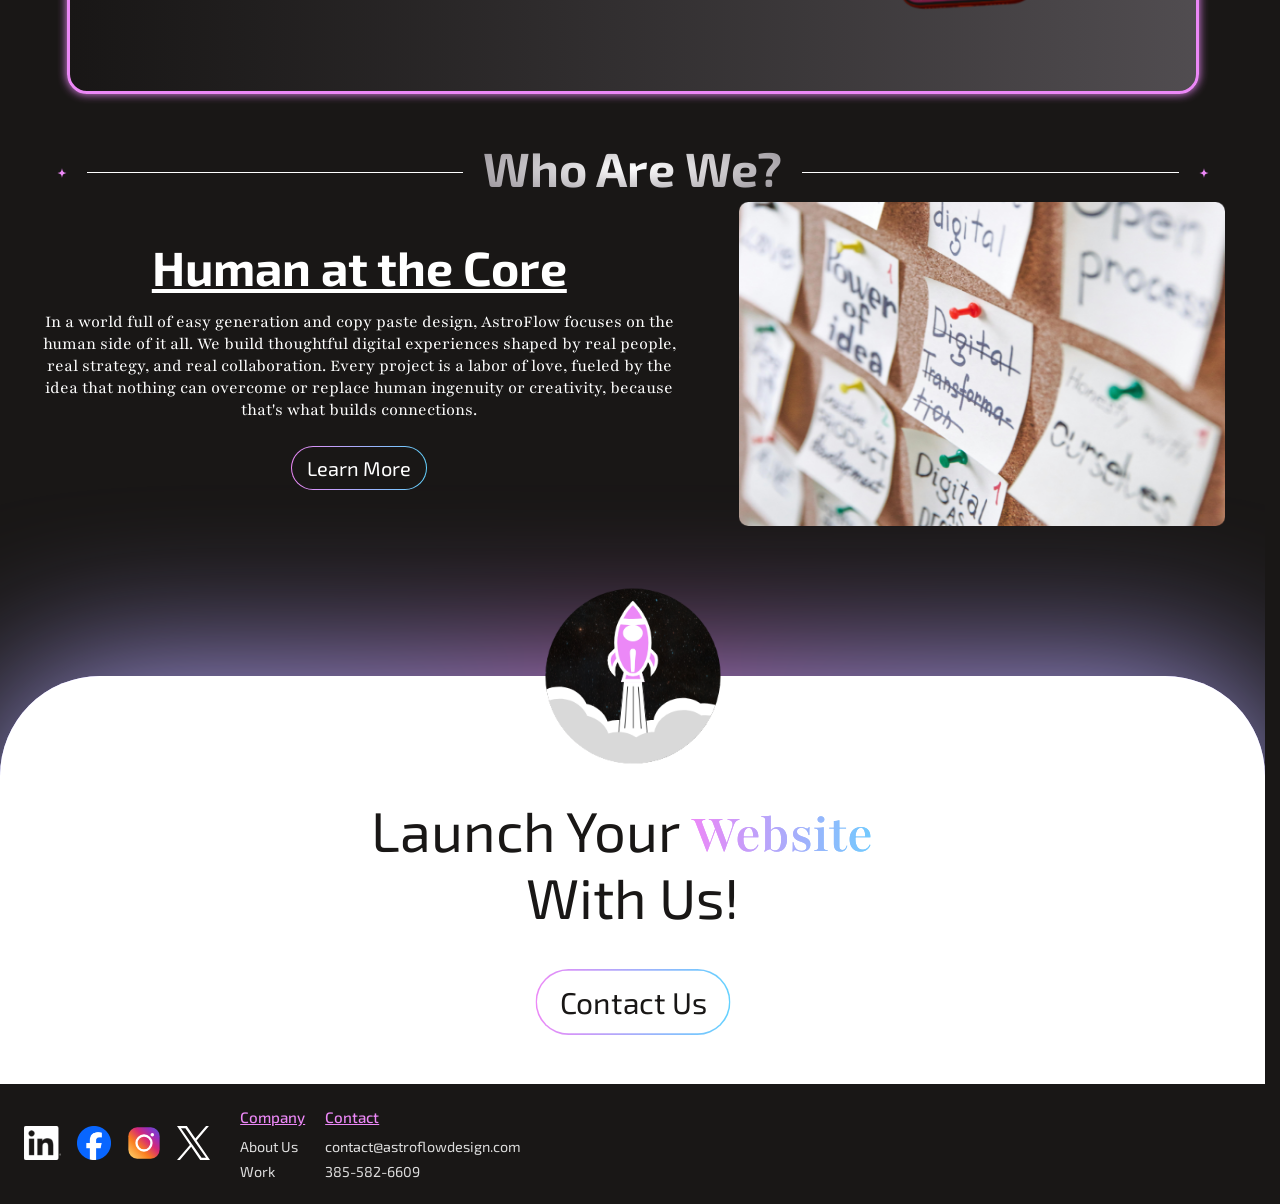
==== commit 875f3448: "title chnage for index.html" ====
--- a/index.html
+++ b/index.html
@@ -10,7 +10,7 @@
     <link href="https://fonts.googleapis.com/css2?family=Exo+2:ital,wght@0,100..900;1,100..900&family=Playfair:ital,opsz,wght@0,5..1200,300..900;1,5..1200,300..900&display=swap" rel="stylesheet">
     
     <!-- Primary SEO Metadata -->
-    <title>Web Design Agency | Custom Websites in Orem & Provo, UT | AstroFlow</title>
+    <title>AstroFlow | Web Design Agency | Custom Websites in Orem & Provo, UT</title>
     <meta name="description" content="AstroFlow is a web design agency building custom, high-converting websites for businesses everywhere, based in Orem, Utah. Get a site that looks as good as it performs.">
     <meta name="robots" content="index, follow">
     <link rel="canonical" href="https://astroflowdesign.com/">
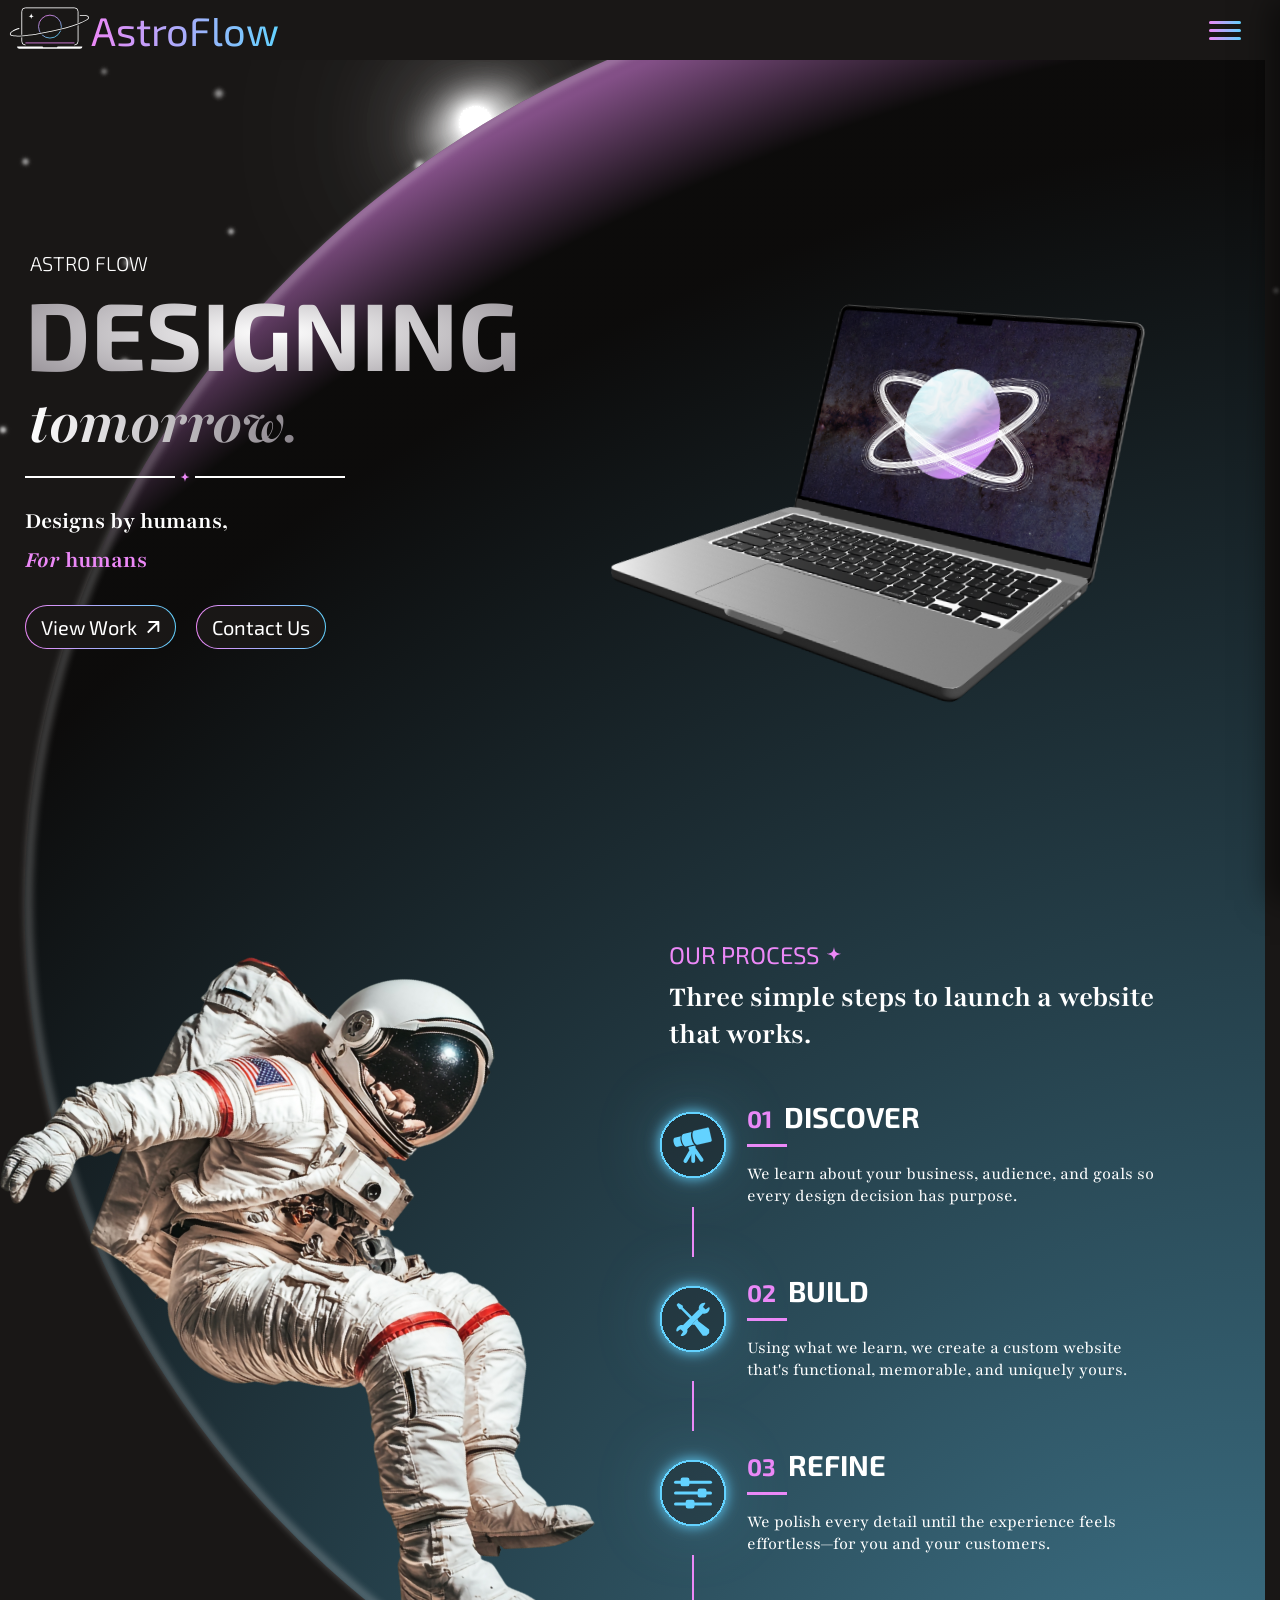
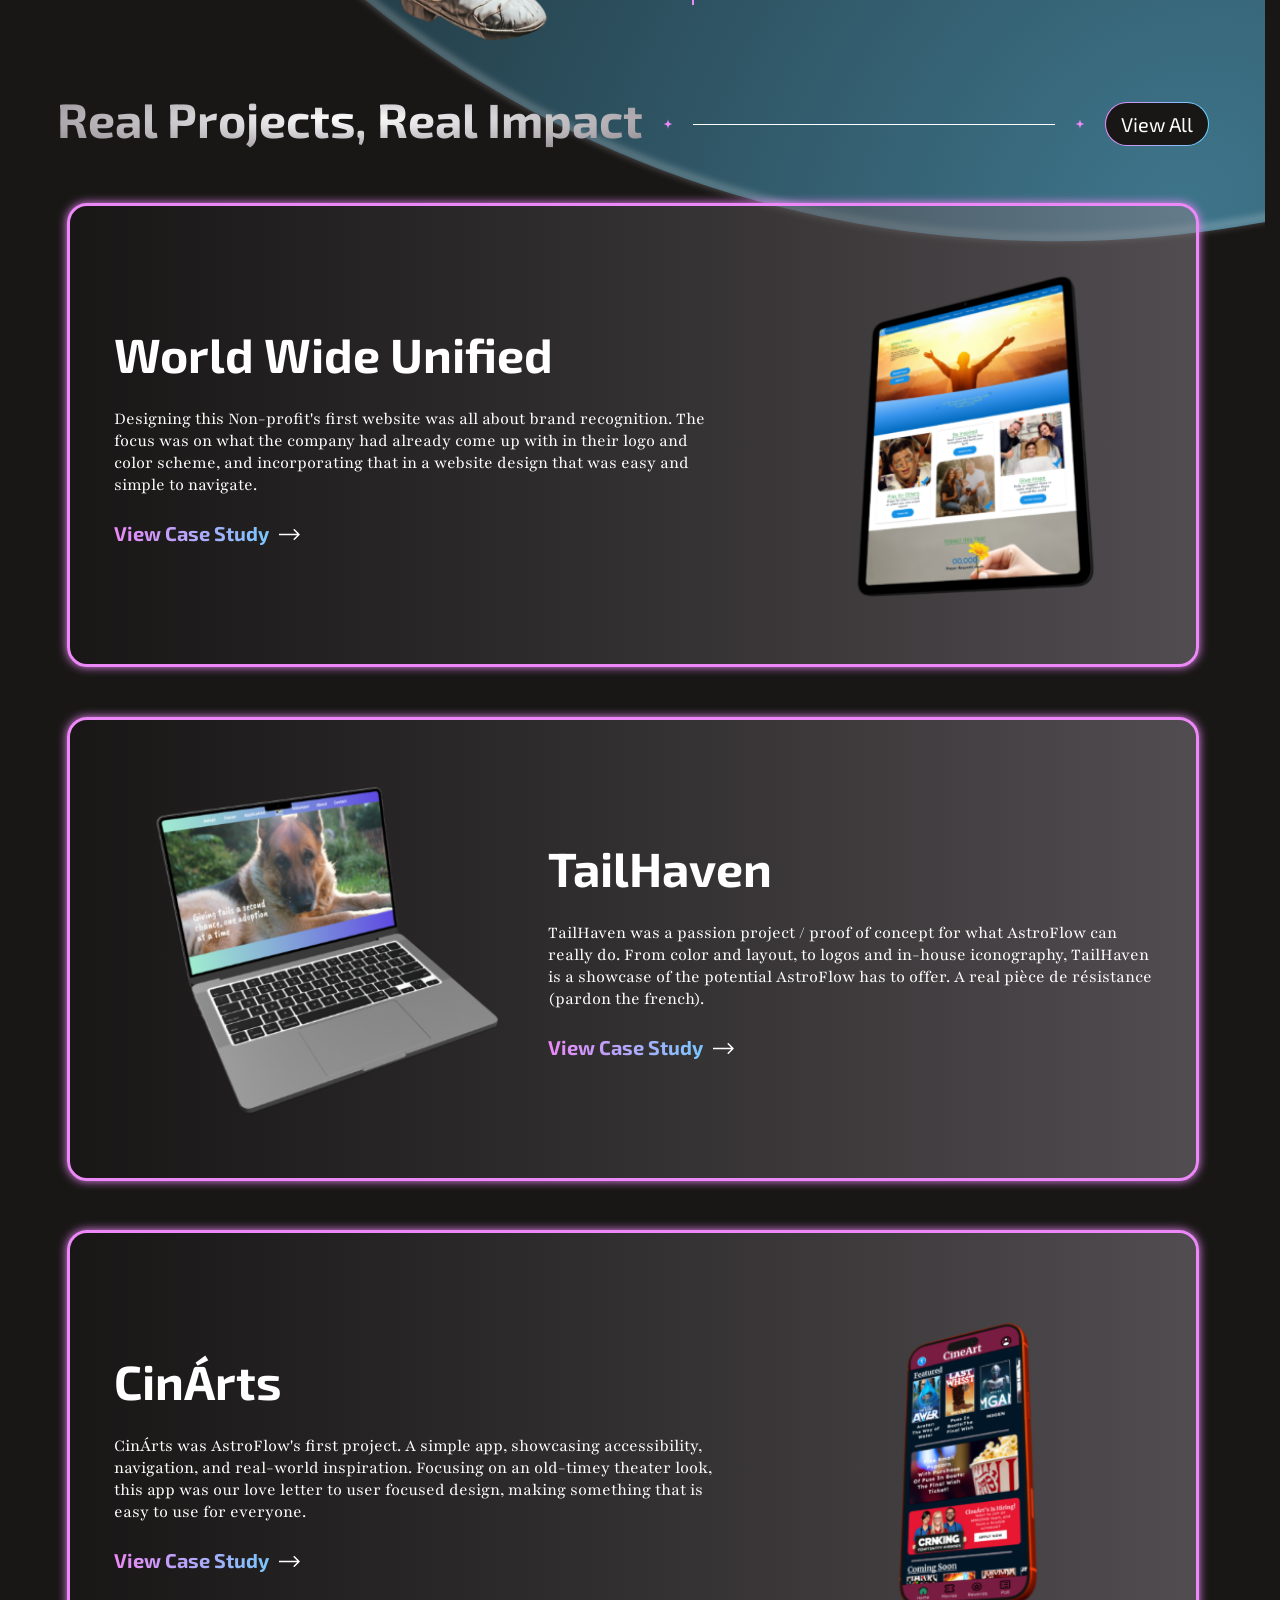
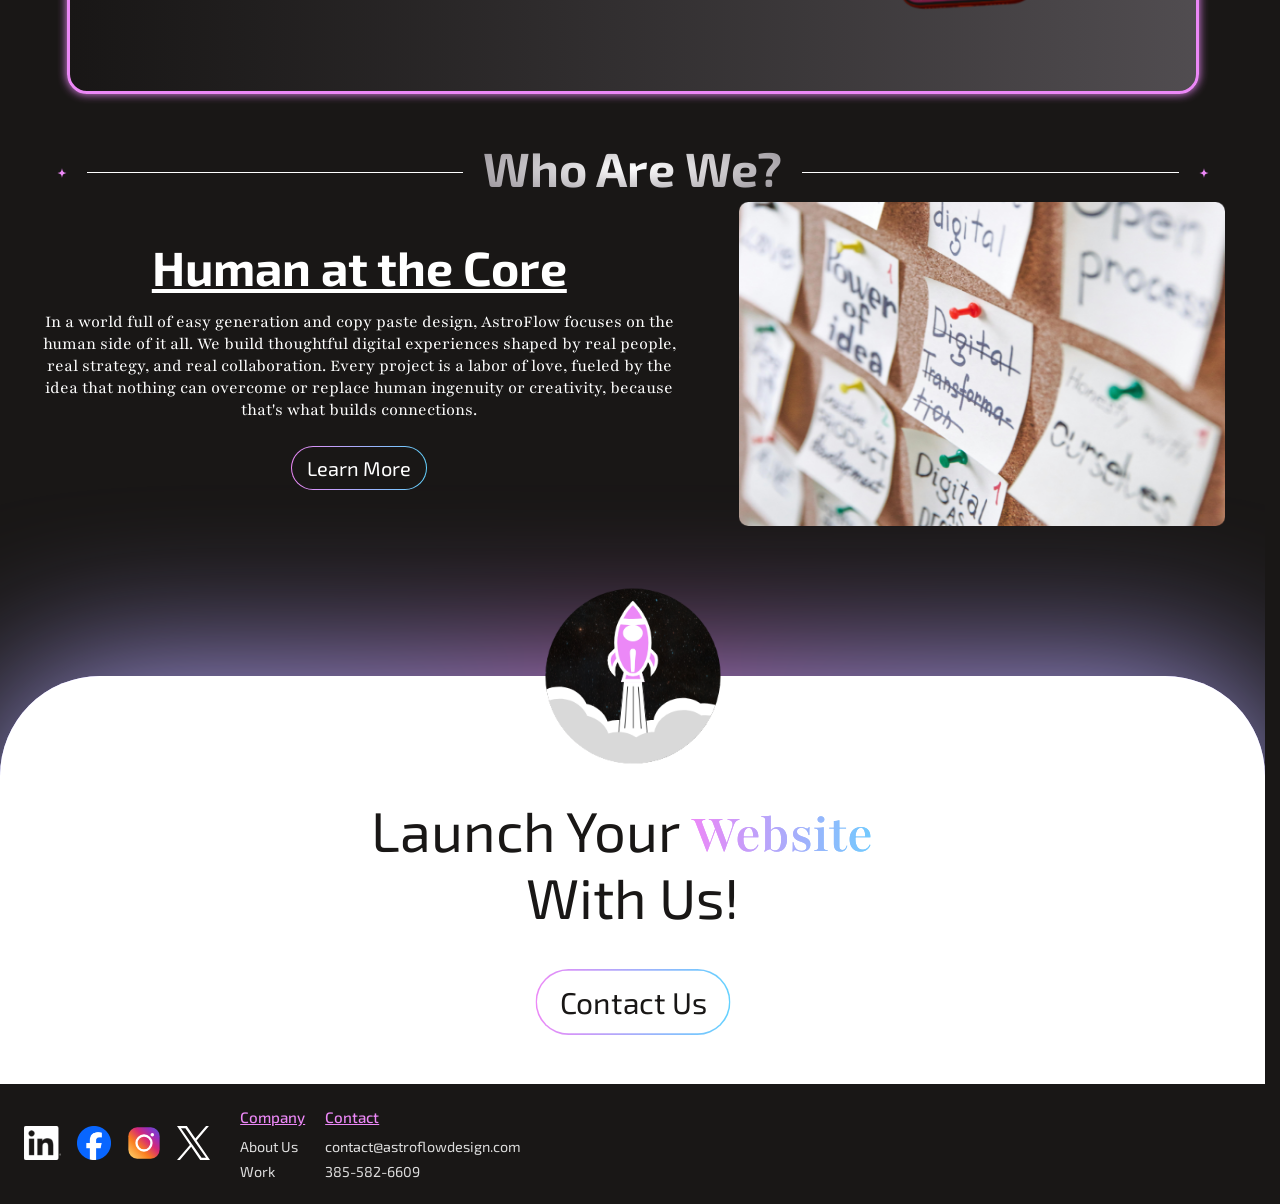
==== commit 56e046c4: "Add Google Analytics (gtag.js) to all pages" ====
--- a/index.html
+++ b/index.html
@@ -1,6 +1,16 @@
 <!DOCTYPE html>
 <html lang="en">
 <head>
+    <!-- Google tag (gtag.js) -->
+    <script async src="https://www.googletagmanager.com/gtag/js?id=G-5488L0ESMW"></script>
+    <script>
+      window.dataLayer = window.dataLayer || [];
+      function gtag(){dataLayer.push(arguments);}
+      gtag("js", new Date());
+
+      gtag("config", "G-5488L0ESMW");
+    </script>
+
     <meta charset="UTF-8">
     <meta name="viewport" content="width=device-width, initial-scale=1.0">
     <link rel="stylesheet" href="styles.css">
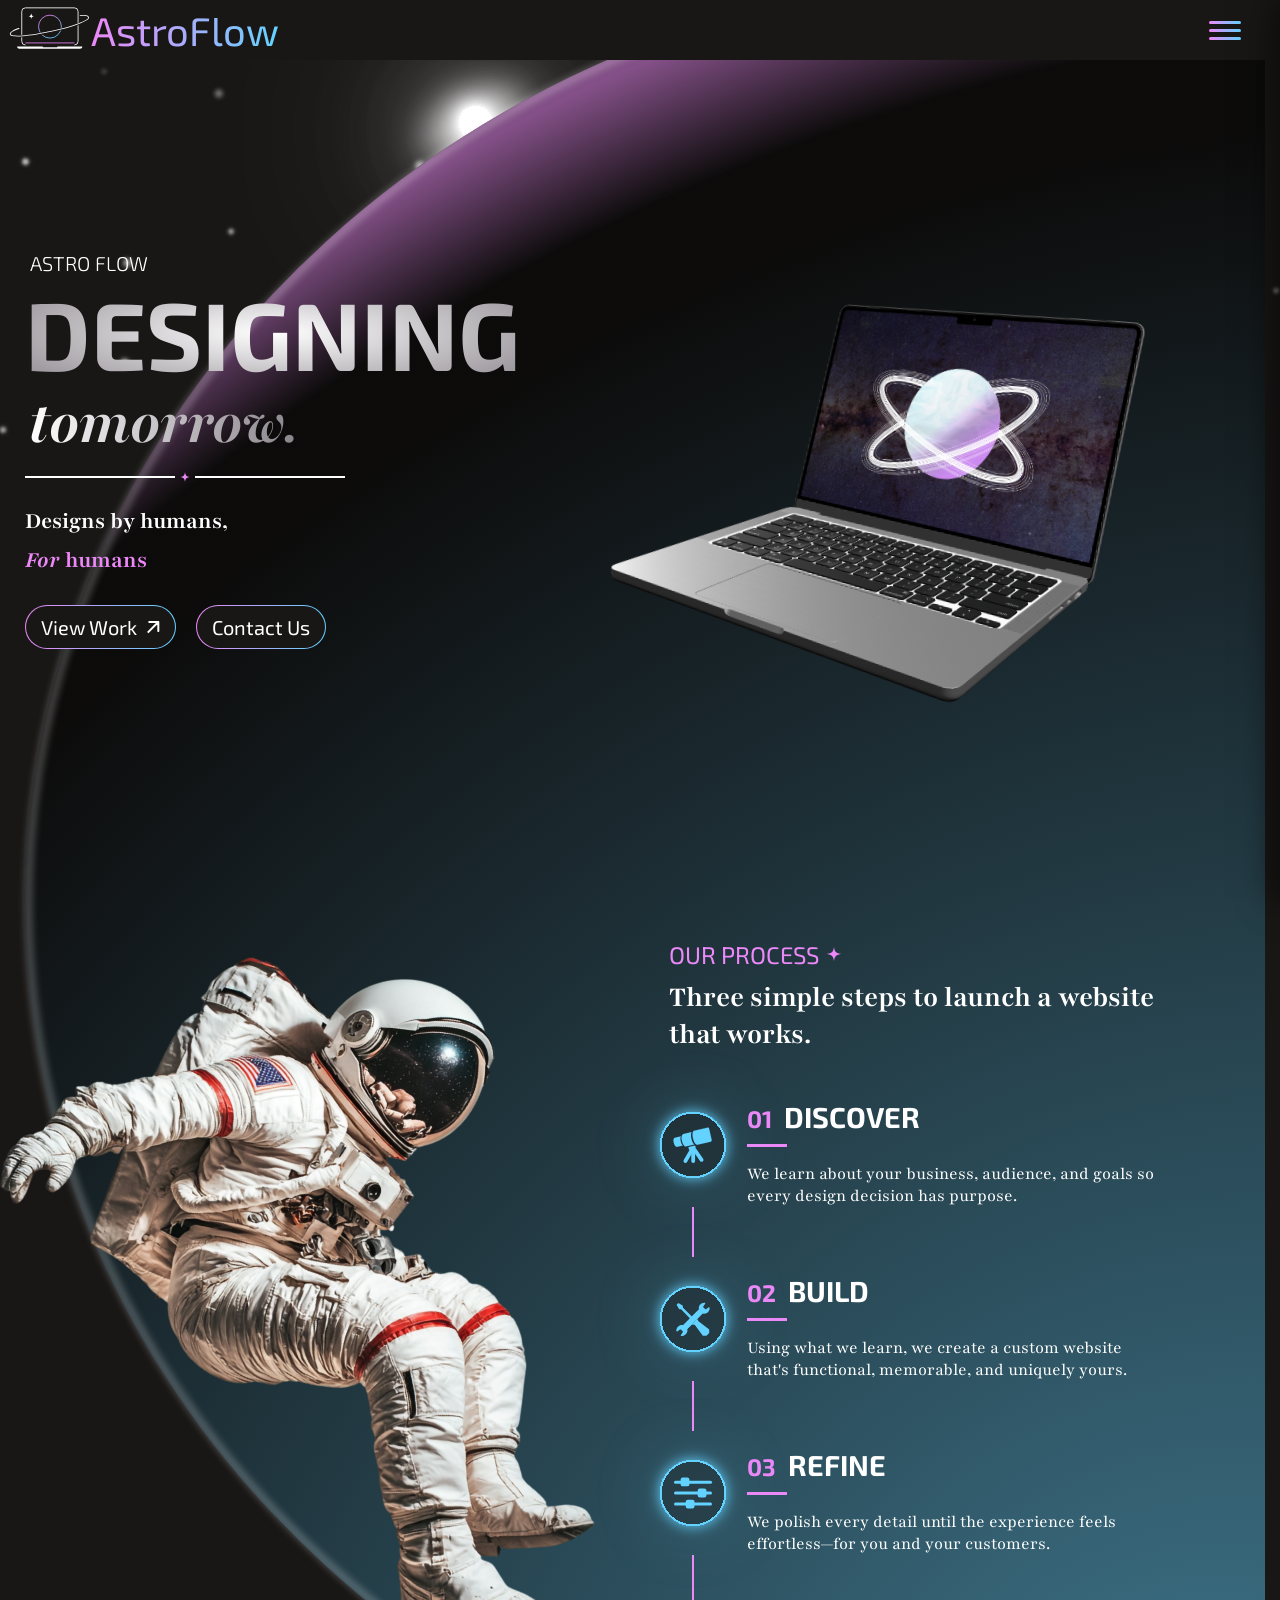
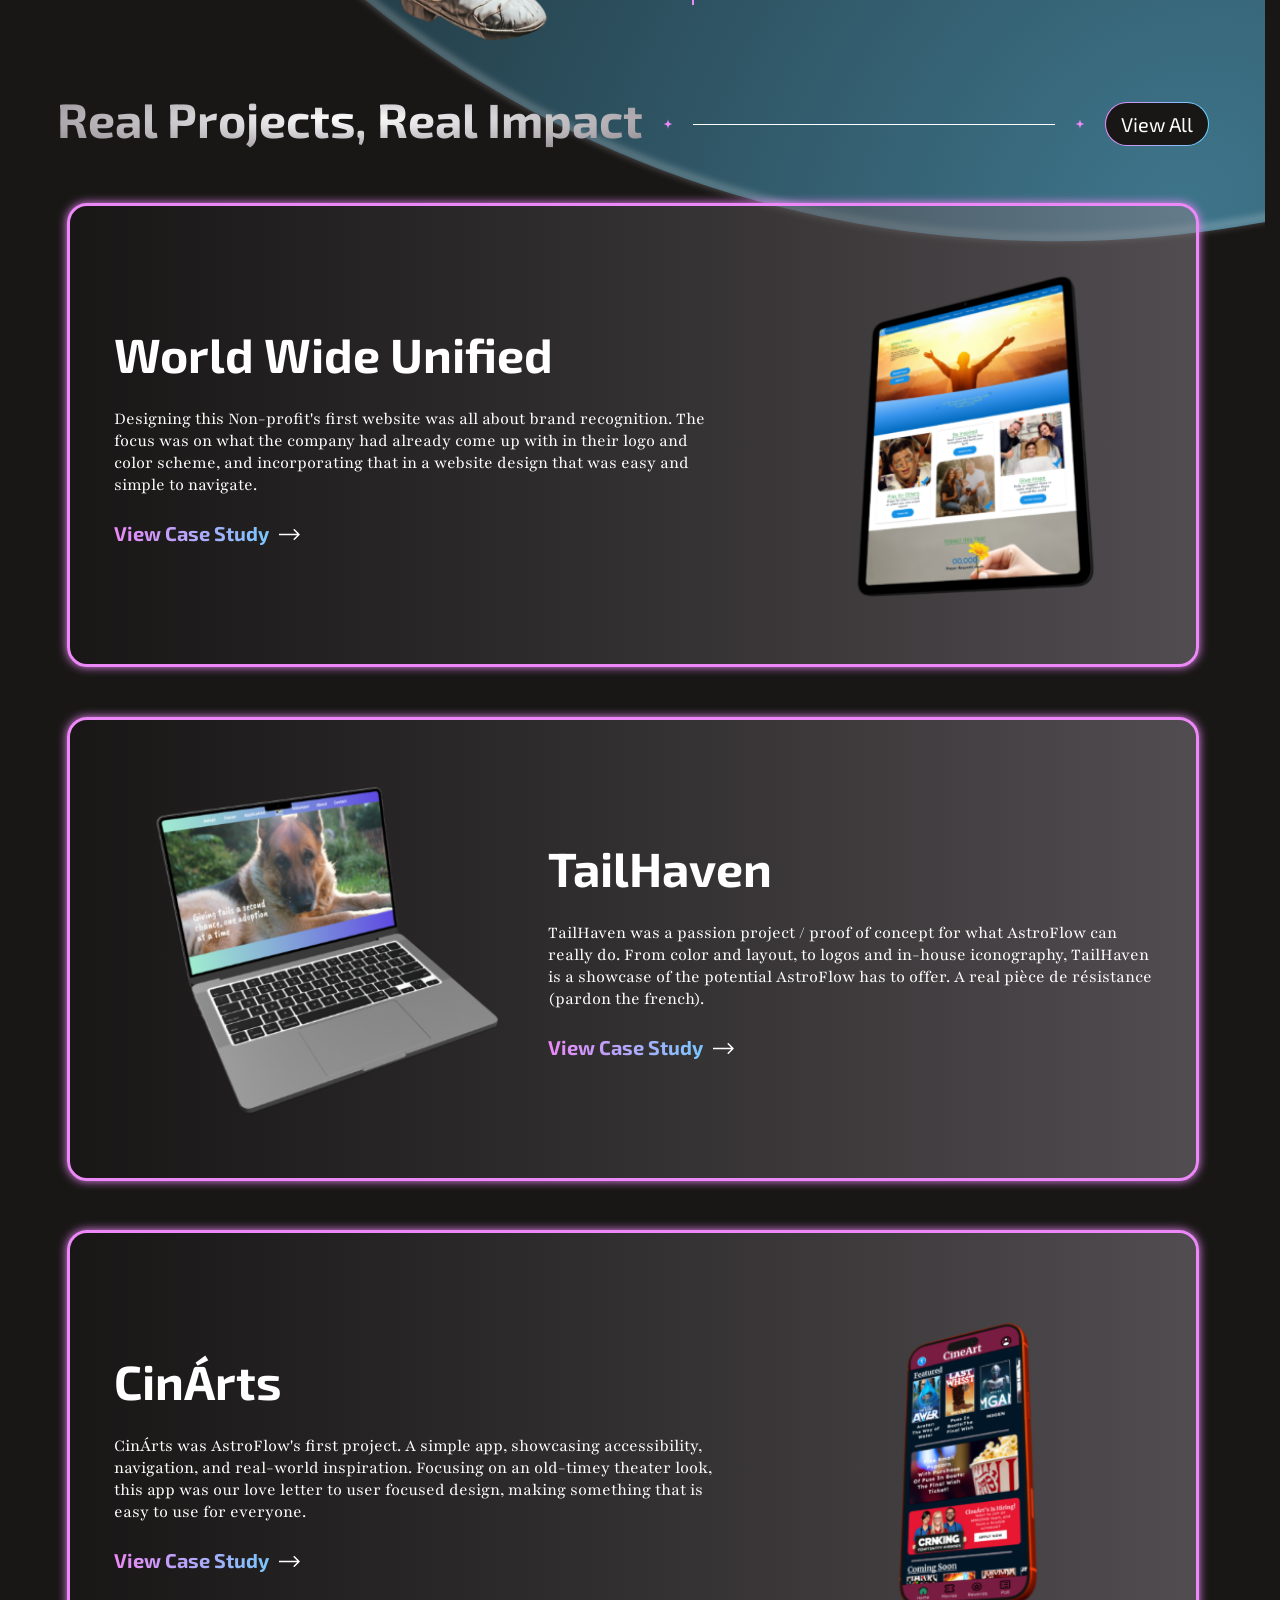
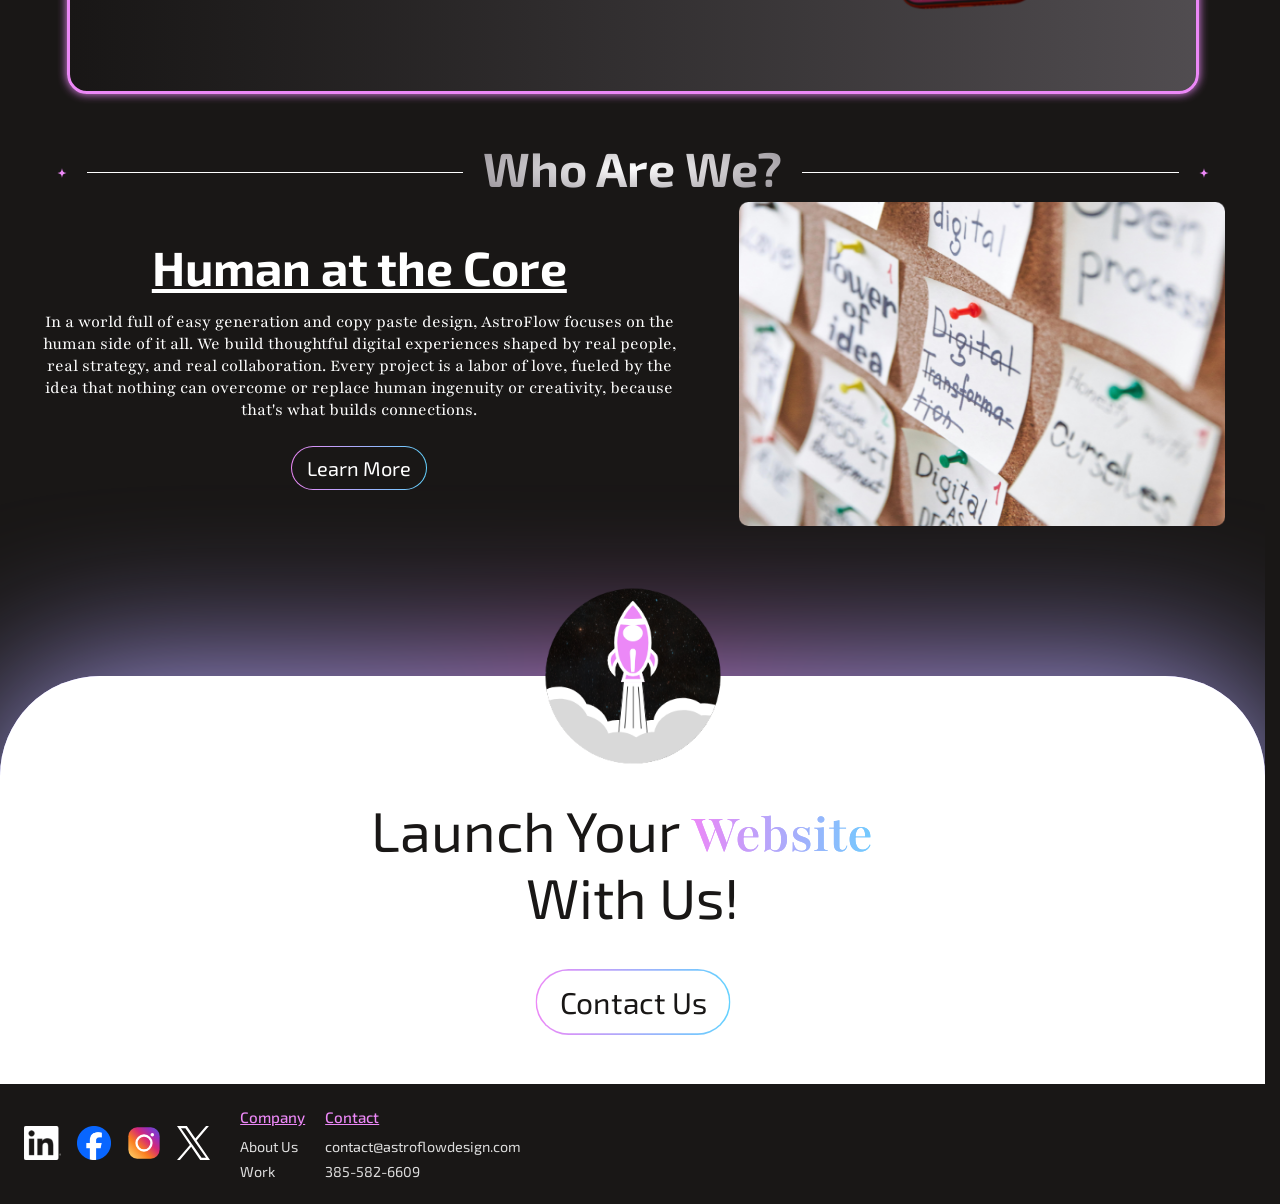
==== commit c6f10af2: "Add Microsoft Clarity tracking to all pages" ====
--- a/index.html
+++ b/index.html
@@ -9,6 +9,13 @@
       gtag("js", new Date());
 
       gtag("config", "G-5488L0ESMW");
+    </script>
+    <script type="text/javascript">
+        (function(c,l,a,r,i,t,y){
+            c[a]=c[a]||function(){(c[a].q=c[a].q||[]).push(arguments)};
+            t=l.createElement(r);t.async=1;t.src="https://www.clarity.ms/tag/"+i;
+            y=l.getElementsByTagName(r)[0];y.parentNode.insertBefore(t,y);
+        })(window, document, "clarity", "script", "yeg5z2hawe");
     </script>
 
     <meta charset="UTF-8">
